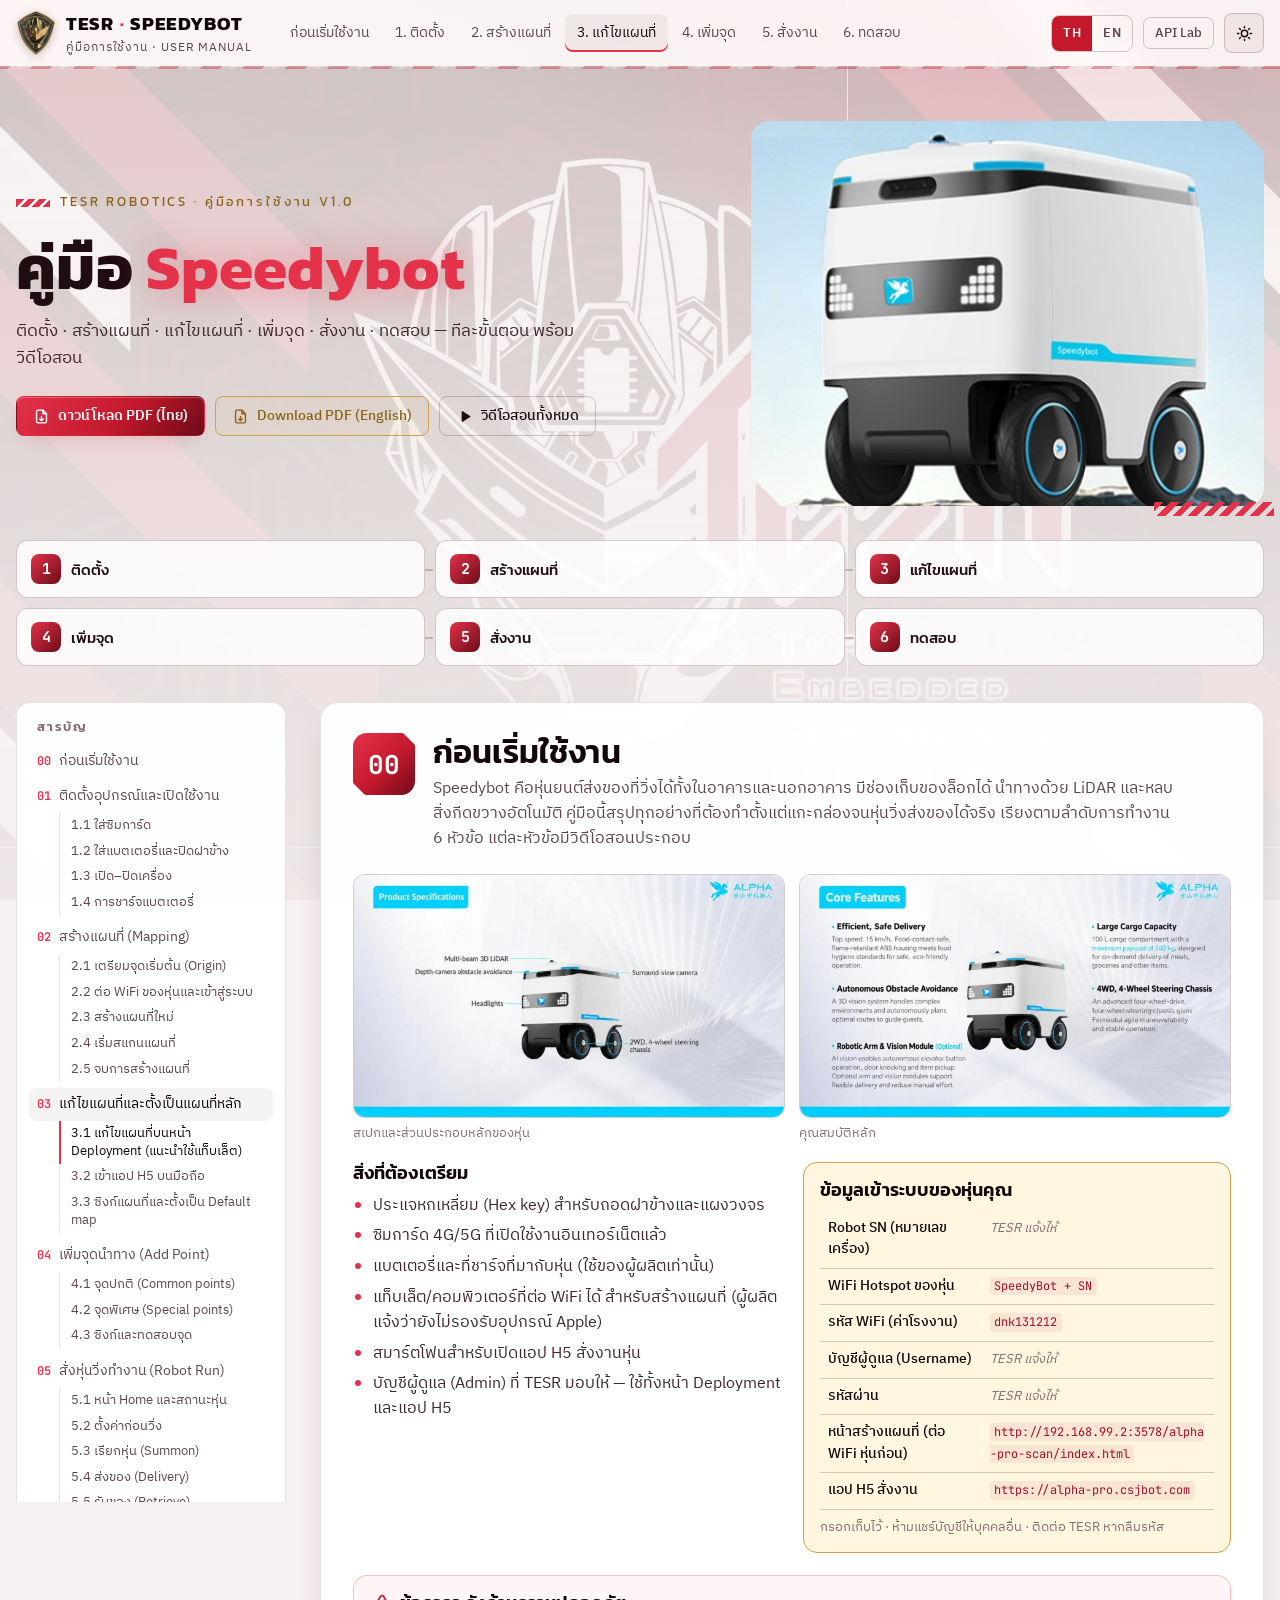
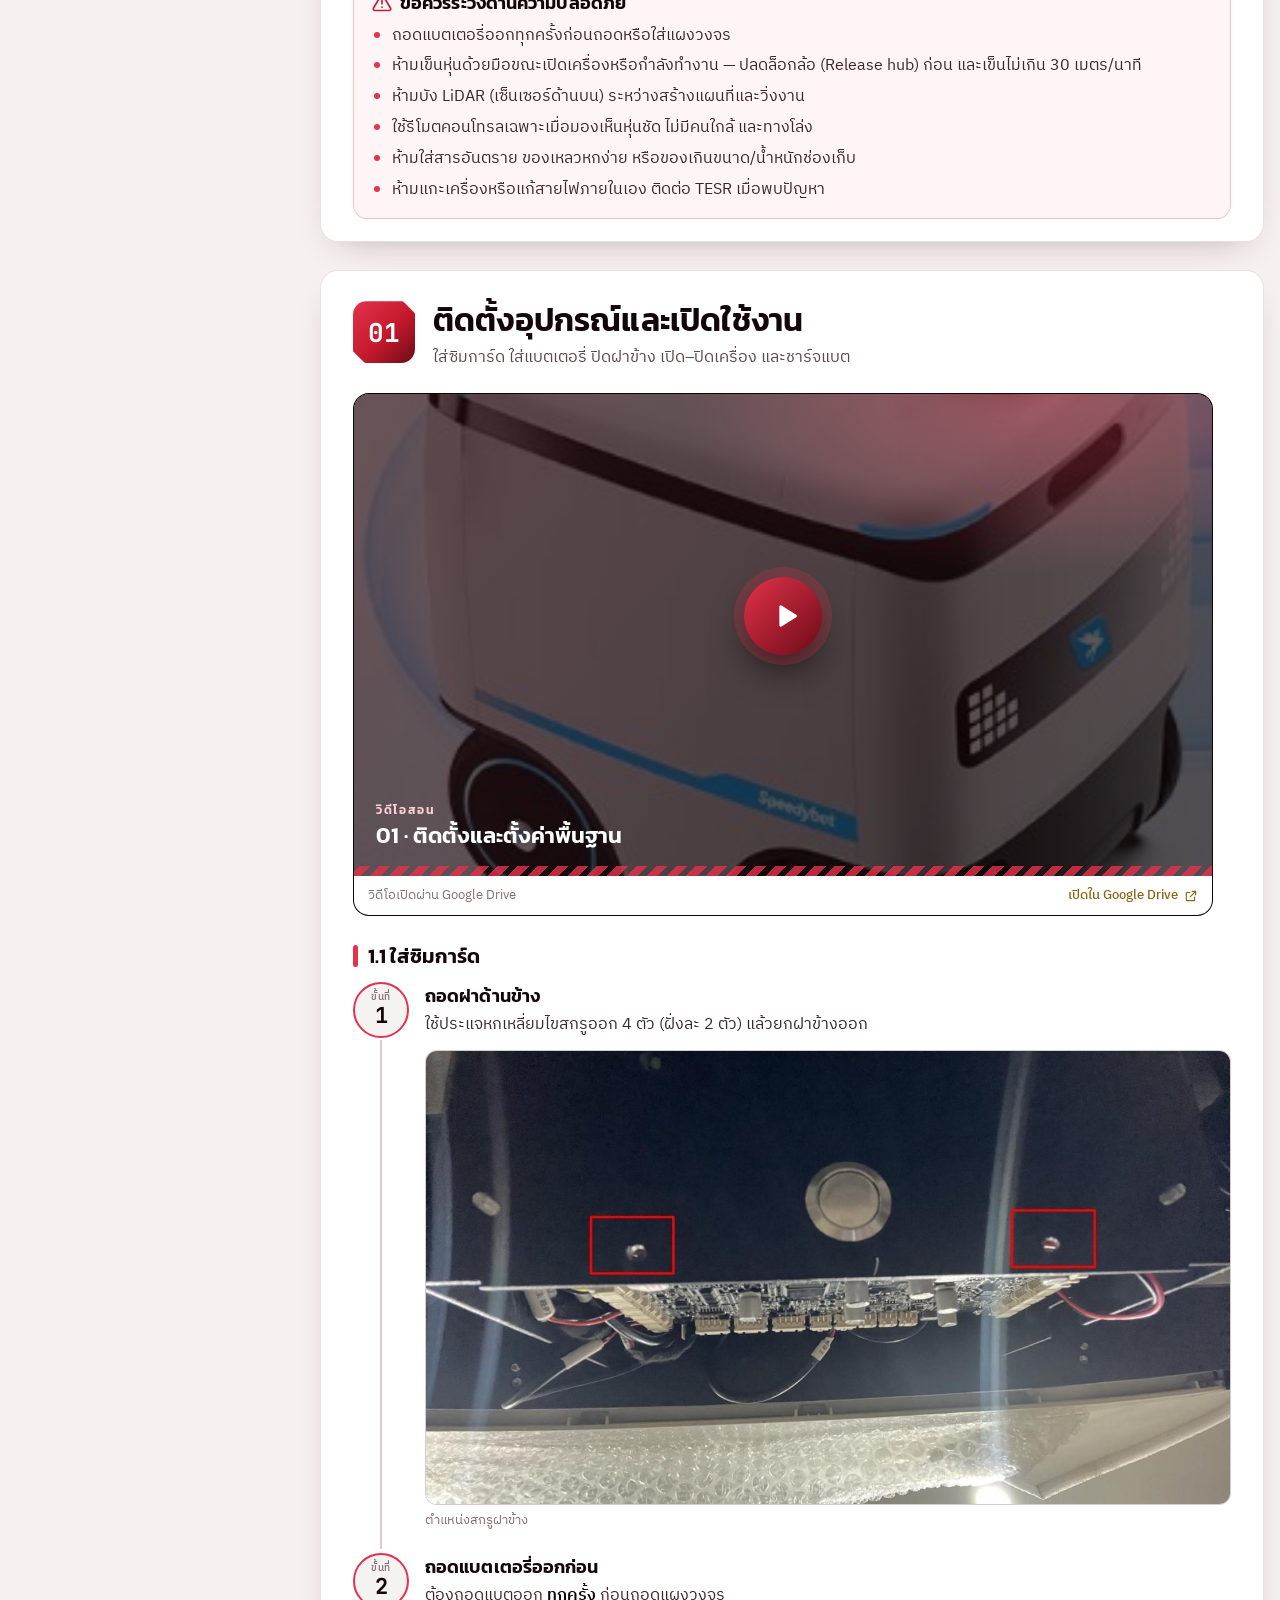
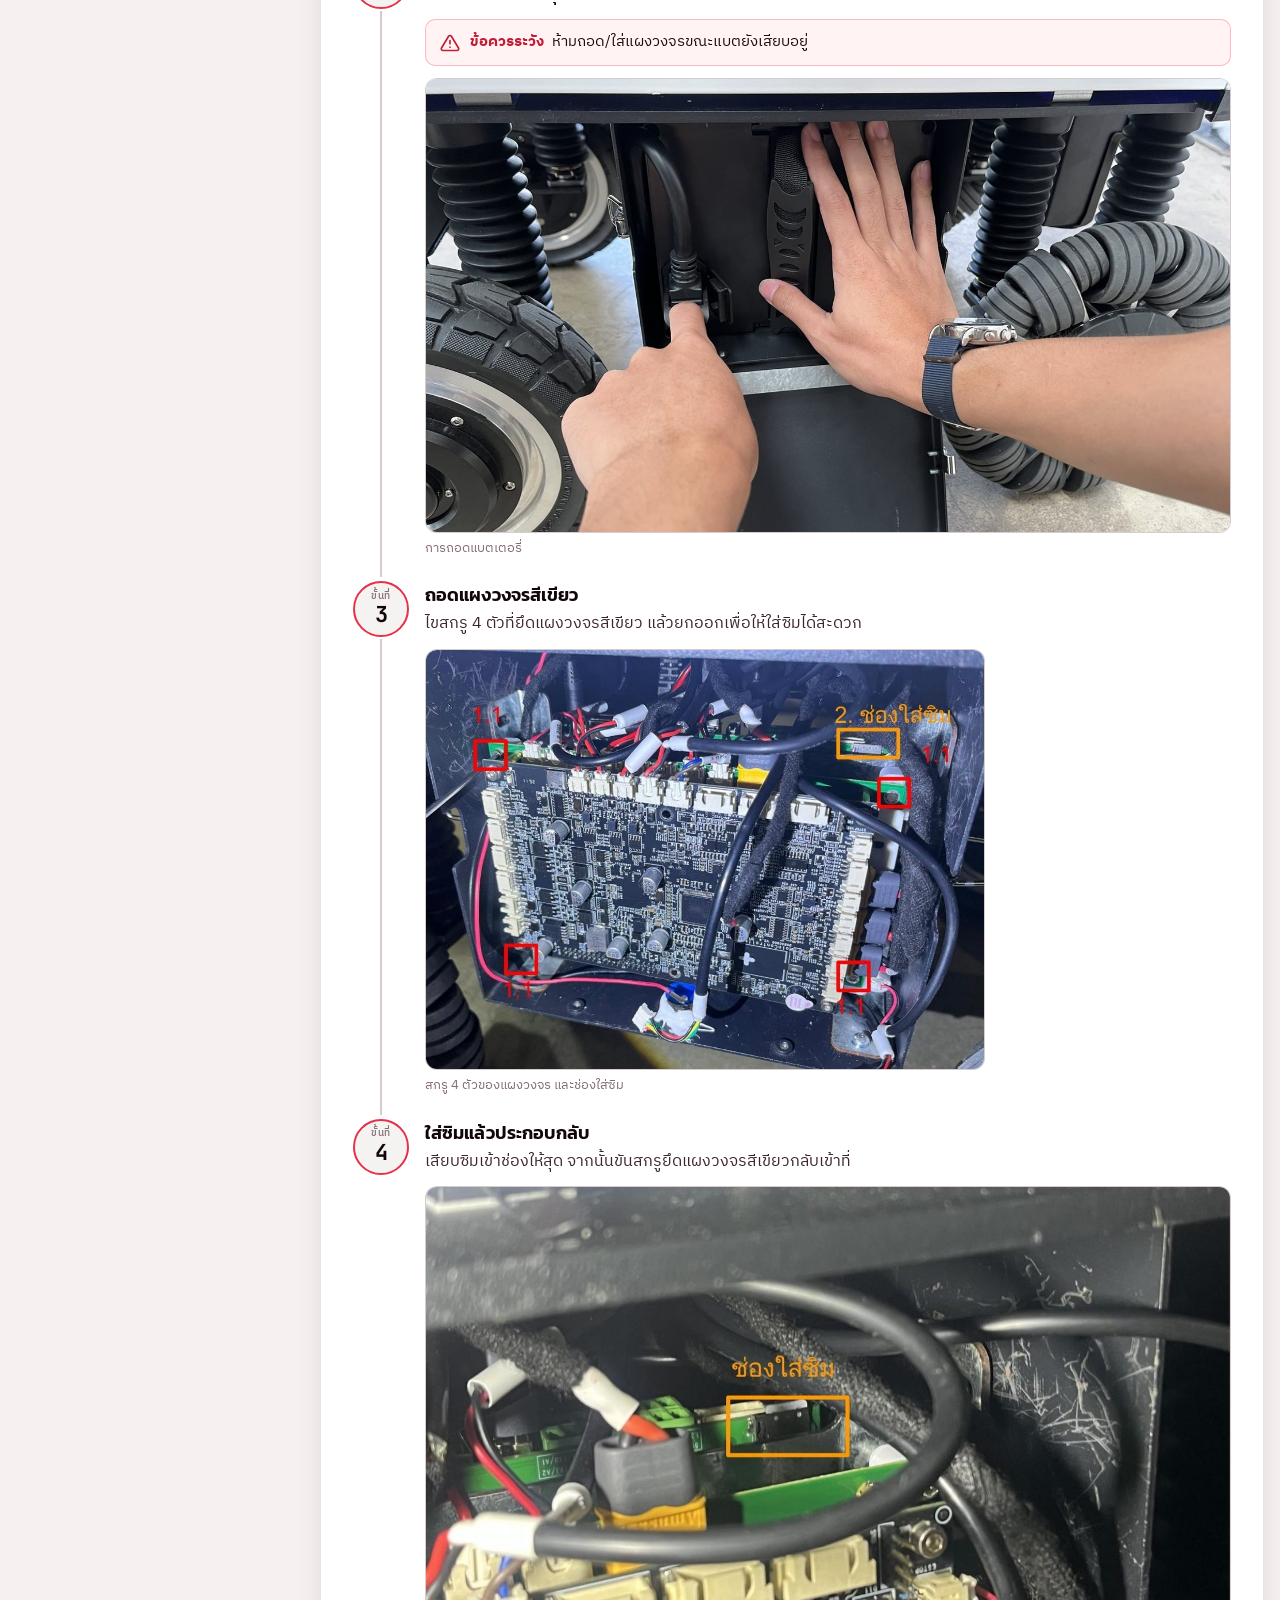
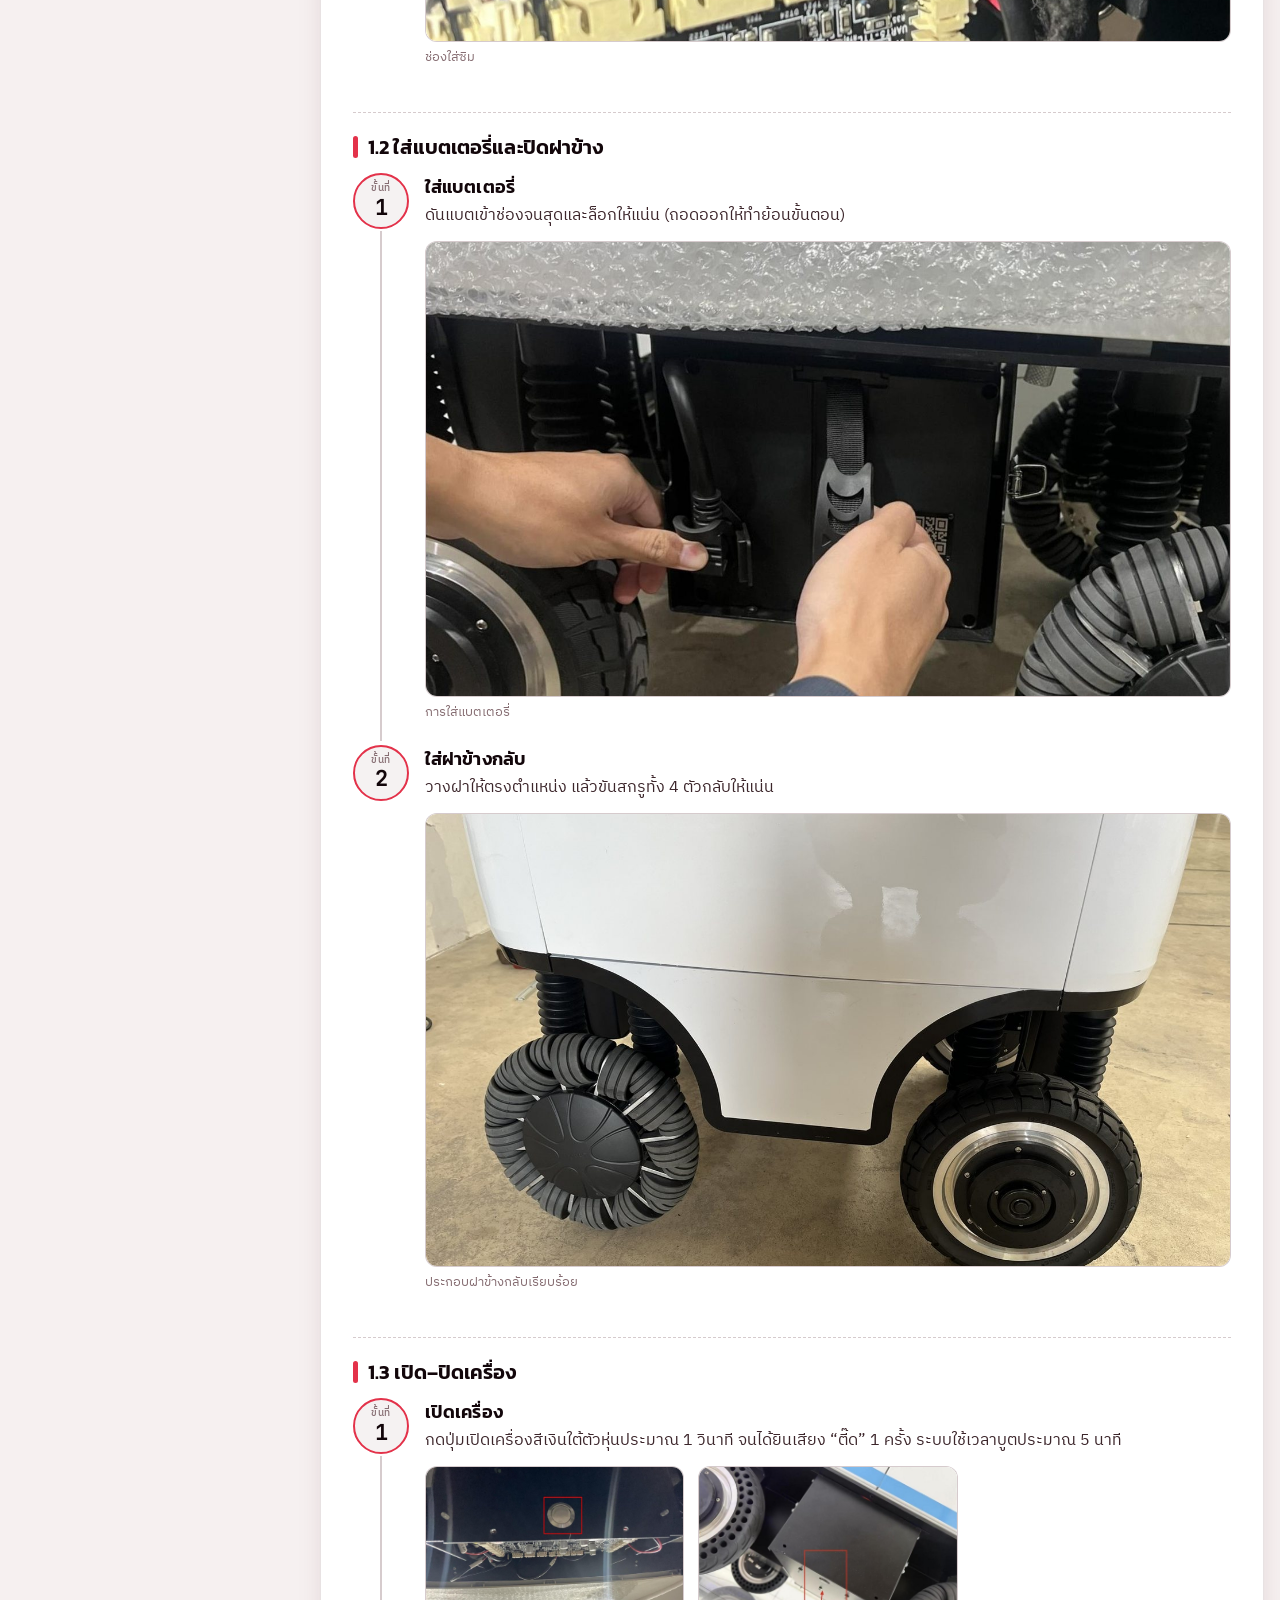
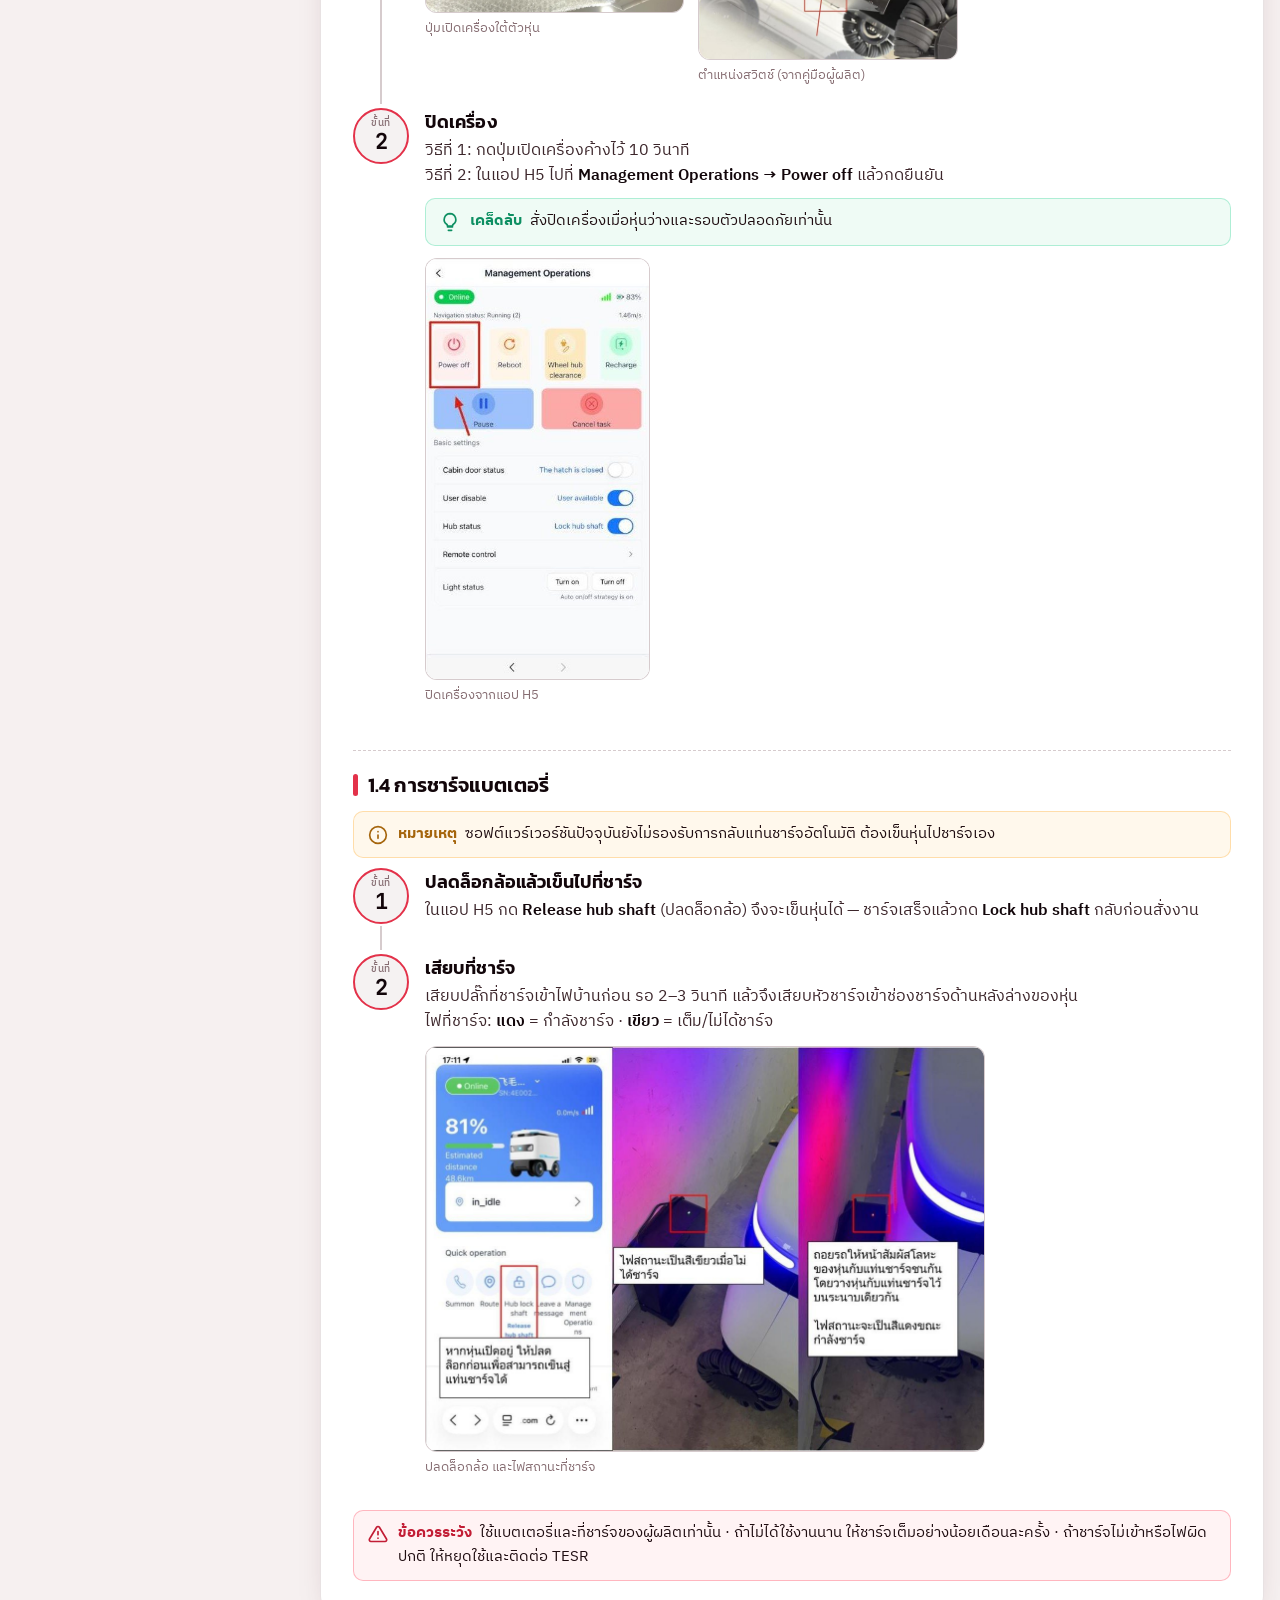
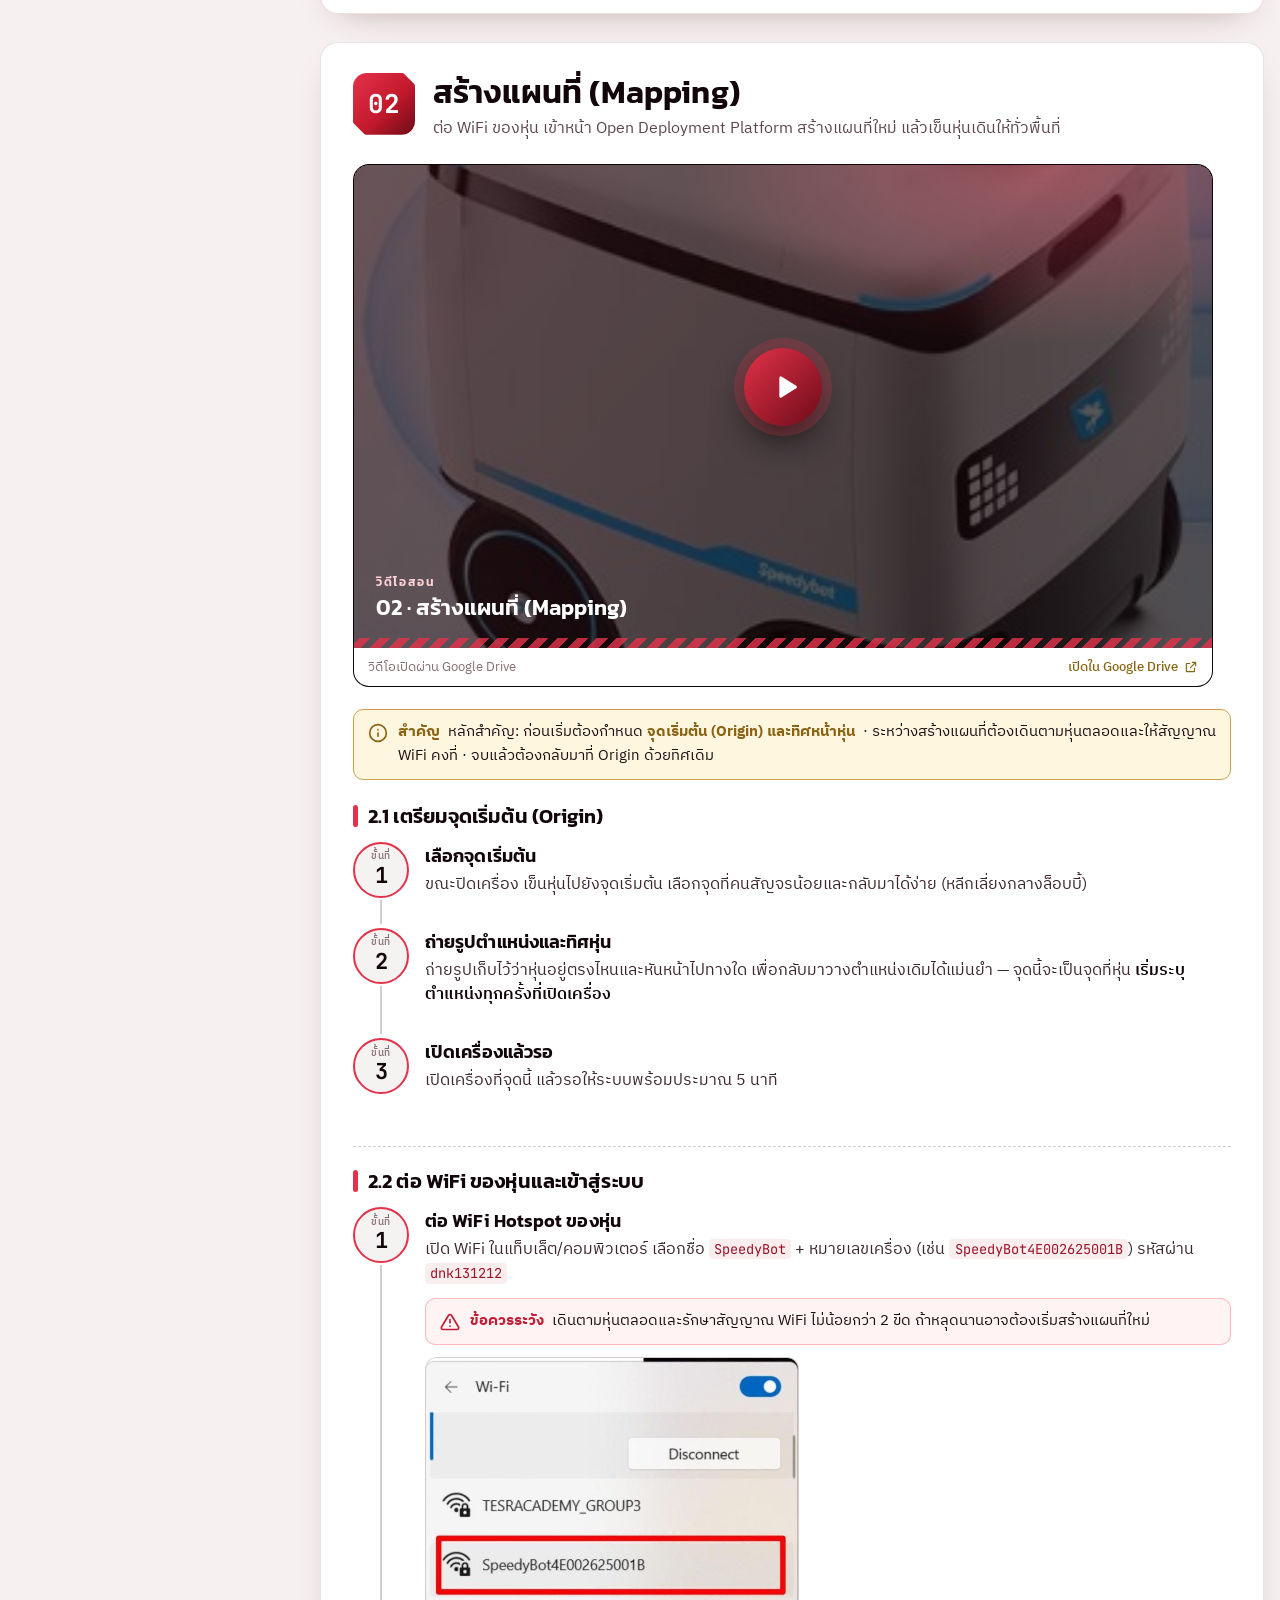
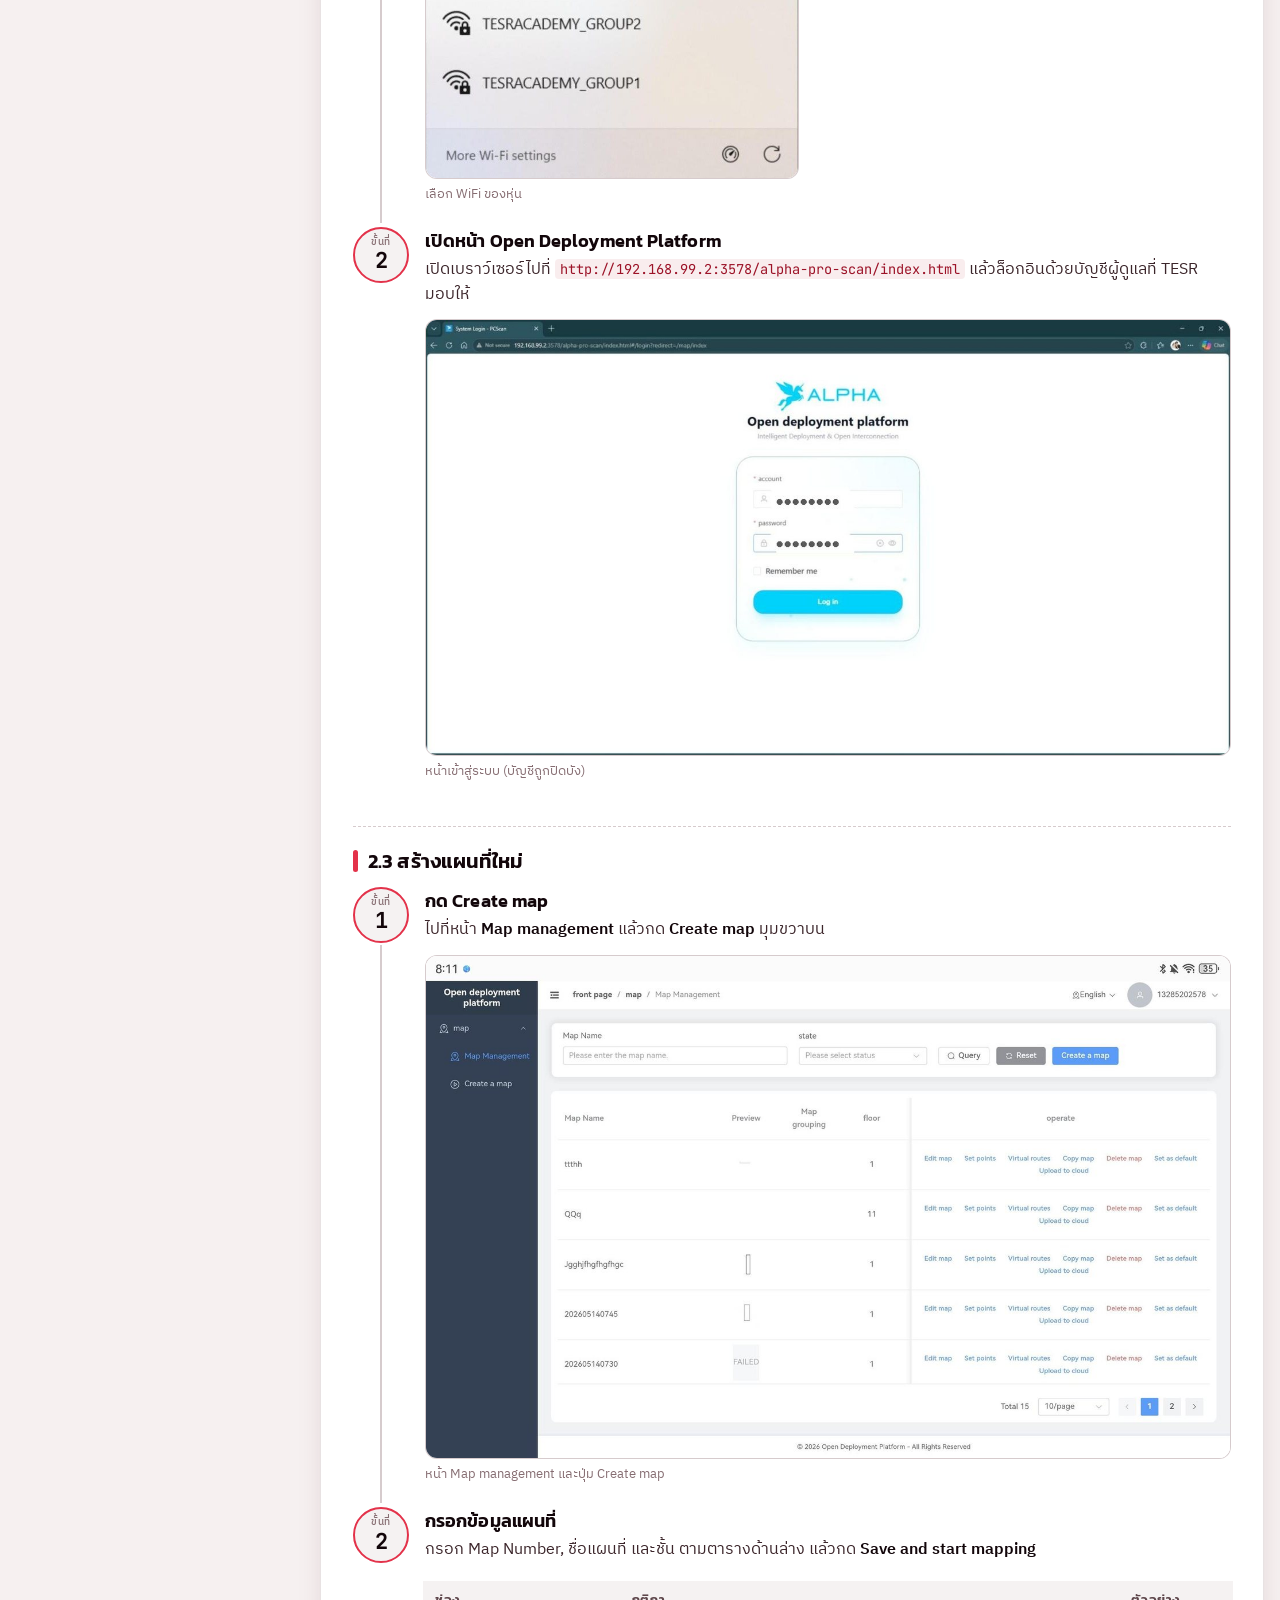
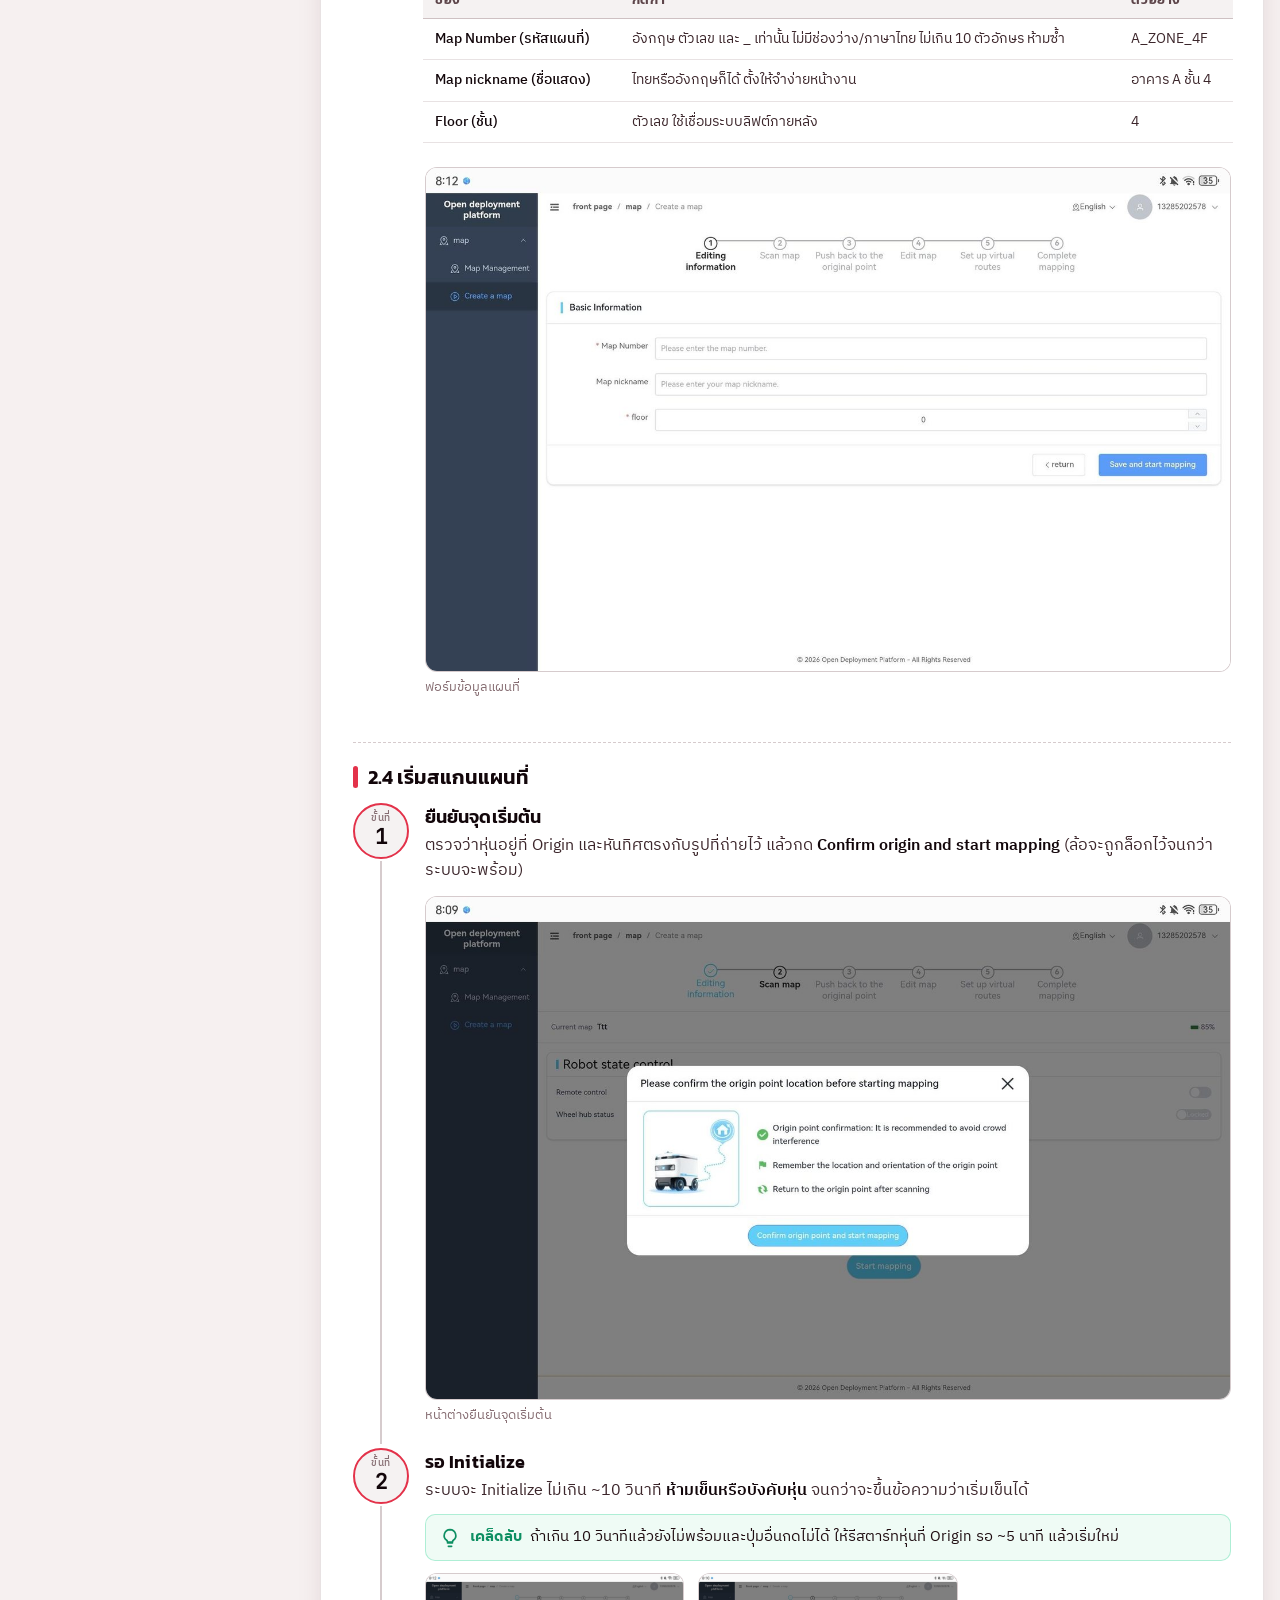
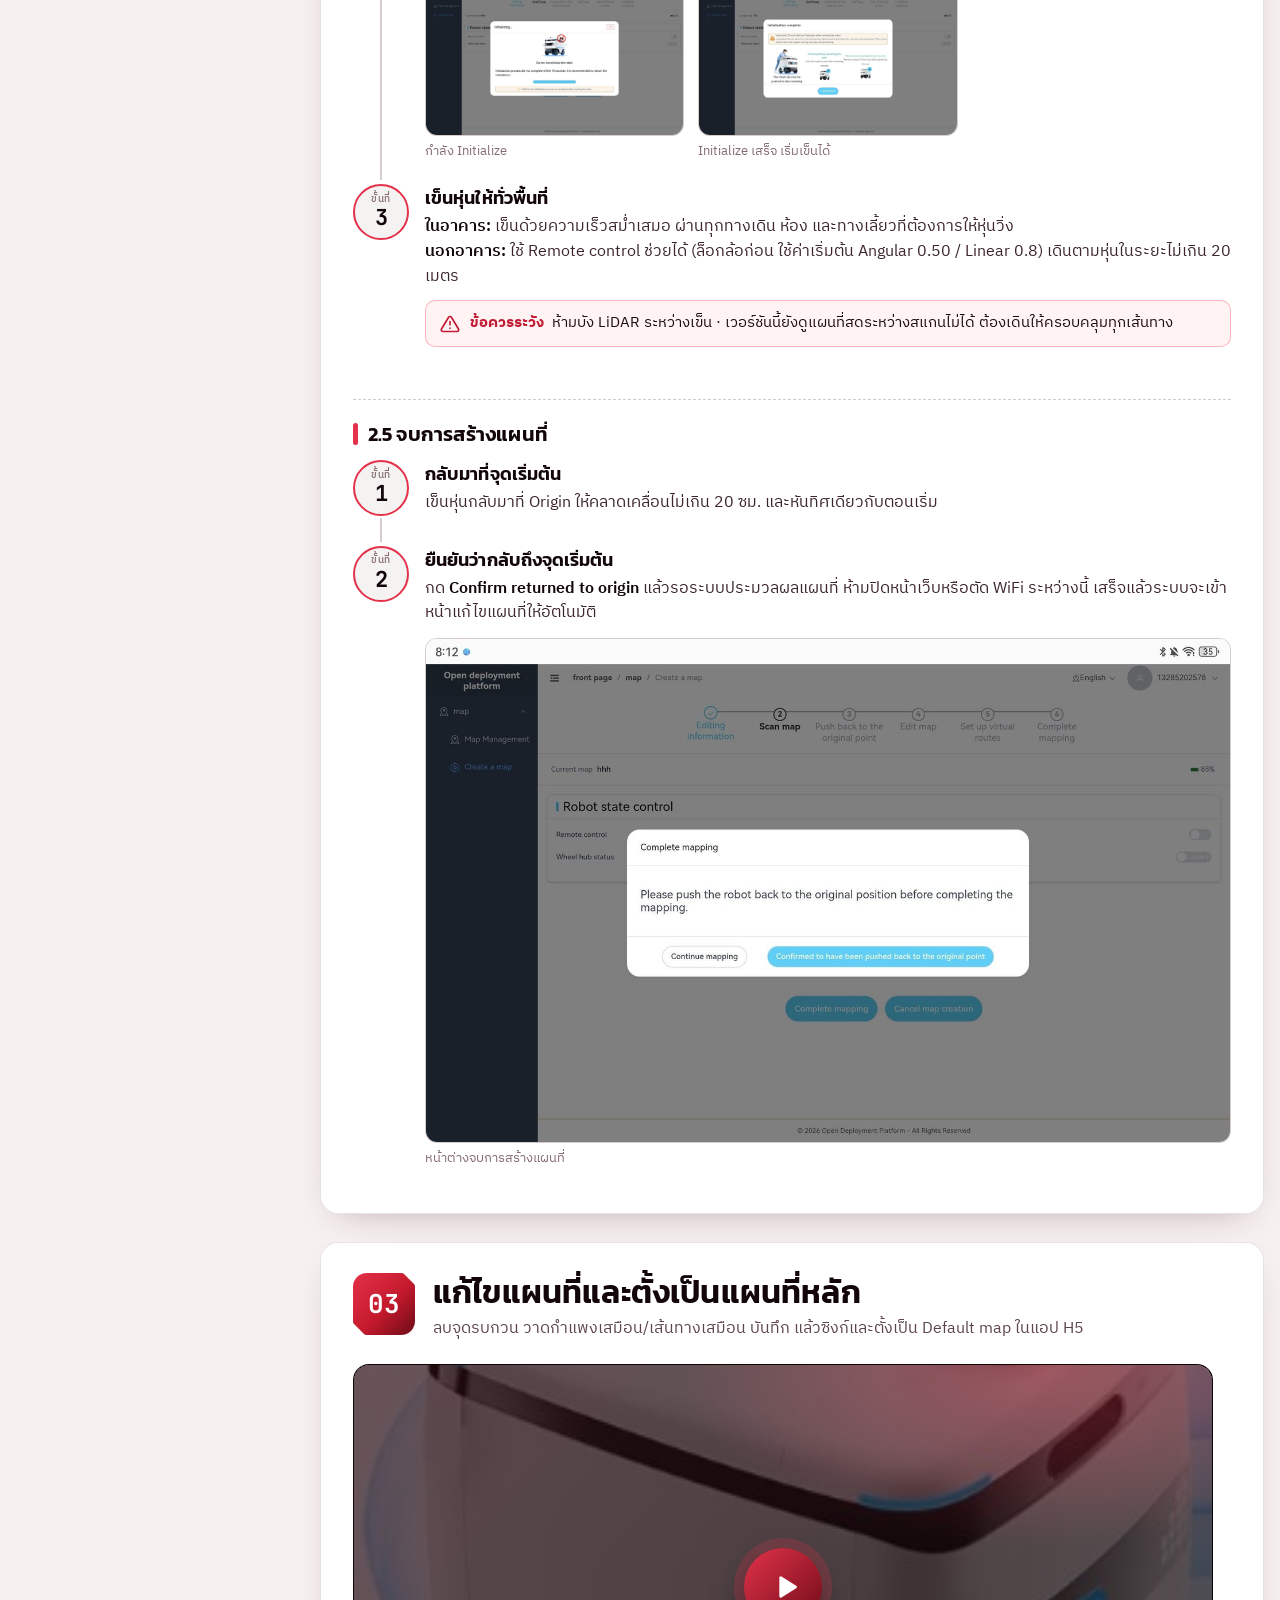
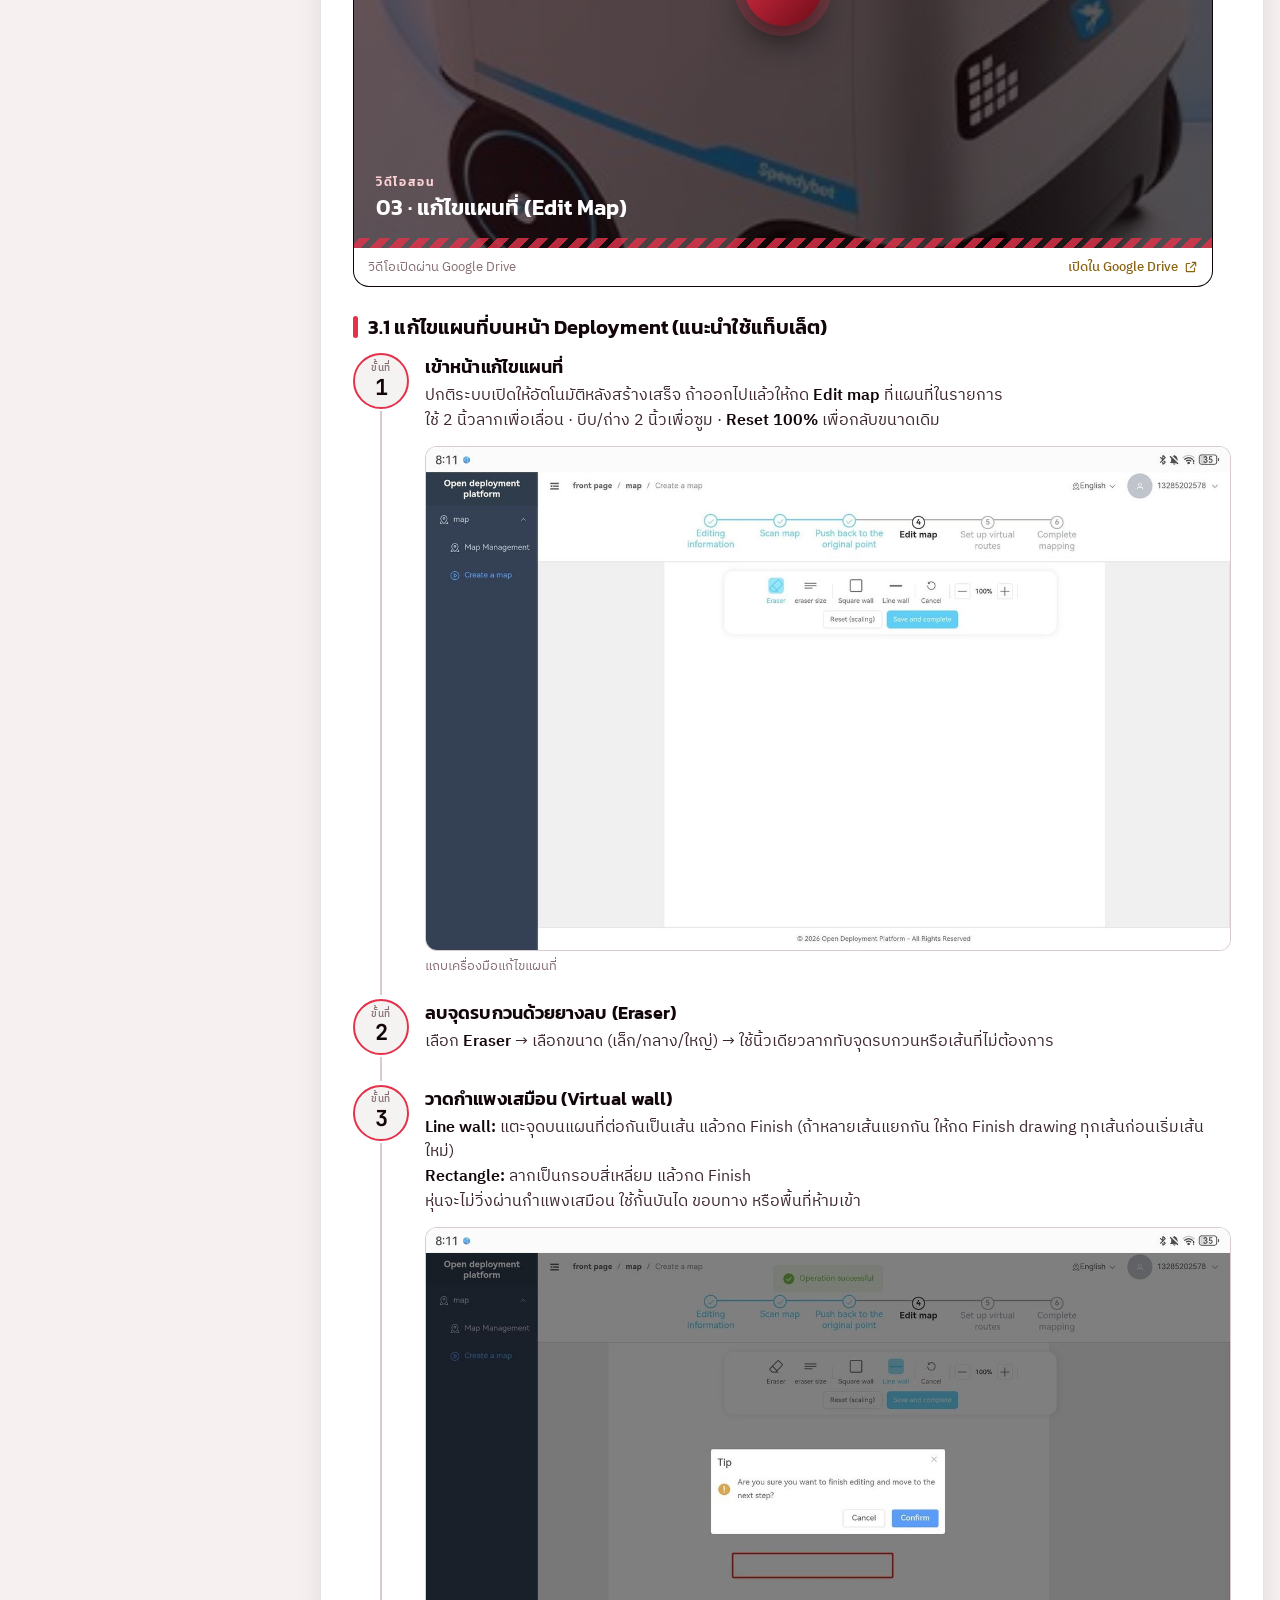
==== manual.html @ 35a001a1 "User manual page (TH/EN) with video tutorials, images and PDF downloads Merged TESR Thai notes + ven" ====
<!doctype html>
<html lang="th">
<head>
  <meta charset="utf-8" />
  <meta name="viewport" content="width=device-width, initial-scale=1" />
  <title>Speedybot Manual · TESR</title>
  <meta name="description" content="คู่มือการใช้งานหุ่นยนต์ส่งของ Speedybot โดย TESR — ติดตั้ง สร้างแผนที่ แก้ไขแผนที่ เพิ่มจุด สั่งงาน และทดสอบ ทีละขั้นตอน พร้อมวิดีโอสอน (ไทย / English)" />
  <meta name="theme-color" content="#120609" />
  <script>(function(){var t,l;try{t=localStorage.getItem("tesr.theme");l=localStorage.getItem("tesr.lang")}catch(e){}if(t!=="light"&&t!=="dark")t=window.matchMedia&&matchMedia("(prefers-color-scheme: light)").matches?"light":"dark";document.documentElement.setAttribute("data-theme",t);var q=(location.search.match(/[?&]lang=(th|en)/)||[])[1];l=q||(l==="en"?"en":"th");document.documentElement.setAttribute("lang",l)})();</script>
  <meta name="referrer" content="no-referrer" />
  <link rel="icon" type="image/png" href="assets/img/favicon.png" />
  <meta property="og:title" content="Speedybot Manual · TESR" />
  <meta property="og:image" content="assets/img/tesr-bg.jpg" />
  <link rel="preconnect" href="https://fonts.googleapis.com" />
  <link rel="preconnect" href="https://fonts.gstatic.com" crossorigin />
  <link href="https://fonts.googleapis.com/css2?family=IBM+Plex+Sans+Thai:wght@400;500;600&family=JetBrains+Mono:wght@400;600&family=Kanit:wght@400;500;600;700&display=swap" rel="stylesheet" />
  <link rel="stylesheet" href="assets/css/style.css" />
  <link rel="stylesheet" href="assets/css/manual.css" />
</head>
<body class="manual-page">

<header class="topbar">
  <div class="wrap">
    <a class="brand" href="#top" aria-label="TESR Speedybot Manual">
      <img src="assets/img/tesr-logo.png" alt="TESR logo" />
      <div><b>TESR <i>·</i> <span class="bn">SPEEDYBOT</span></b><small data-i18n="brandSub">User Manual · คู่มือการใช้งาน</small></div>
    </a>
    <nav class="topnav" id="topnav"></nav>
    <div class="top-right">
      <div class="seg lang-seg" id="langSeg" role="group" aria-label="Language">
        <button type="button" data-lang-set="th">TH</button><button type="button" data-lang-set="en">EN</button>
      </div>
      <a class="btn sm ghost api-link" href="index.html" data-i18n="apiLab">API Lab</a>
      <button class="btn icon theme-btn" id="themeBtn" type="button" aria-label="Theme">
        <svg class="i-moon" viewBox="0 0 24 24" fill="none" stroke="currentColor" stroke-width="2" stroke-linecap="round" stroke-linejoin="round"><path d="M21 12.8A9 9 0 1 1 11.2 3a7 7 0 0 0 9.8 9.8z"/></svg>
        <svg class="i-sun" viewBox="0 0 24 24" fill="none" stroke="currentColor" stroke-width="2" stroke-linecap="round"><circle cx="12" cy="12" r="4.5"/><path d="M12 2v2M12 20v2M4.9 4.9l1.4 1.4M17.7 17.7l1.4 1.4M2 12h2M20 12h2M4.9 19.1l1.4-1.4M17.7 6.3l1.4-1.4"/></svg>
      </button>
      <button class="btn icon menu-btn" id="menuBtn" type="button" aria-label="Menu" aria-expanded="false" aria-controls="mnav">
        <svg viewBox="0 0 24 24" fill="none" stroke="currentColor" stroke-width="2" stroke-linecap="round"><path d="M4 7h16M4 12h16M4 17h16"/></svg>
      </button>
    </div>
  </div>
  <nav class="mnav" id="mnav"></nav>
  <div class="read-progress" id="readProgress"></div>
</header>

<main id="top">
  <section class="m-hero">
    <div class="wrap">
      <div class="m-hero-text">
        <span class="eyebrow" id="heroEyebrow">TESR Robotics · User Manual</span>
        <h1 id="heroTitle"></h1>
        <p class="lead" id="heroSub"></p>
        <div class="hero-actions" id="heroActions"></div>
      </div>
      <figure class="m-hero-fig">
        <img src="assets/img/speedybot.jpg" alt="Speedybot" />
      </figure>
    </div>
    <div class="wrap"><ol class="mflow" id="flow"></ol></div>
  </section>

  <div class="wrap m-layout">
    <aside class="m-toc" id="toc" aria-label="Contents"></aside>
    <article class="m-doc" id="doc"></article>
  </div>
</main>

<footer class="site">
  <div class="wrap">
    <img src="assets/img/tesr-logo.png" alt="TESR" />
    <div class="grow">
      <p><b class="foot-brand">TESR Co., Ltd.</b> · Thai Embedded System and Robotics</p>
      <p id="footSrc"></p>
    </div>
    <p><a href="https://tesrshop.com" target="_blank" rel="noopener">tesrshop.com</a> · <a href="https://tesracademy.com" target="_blank" rel="noopener">tesracademy.com</a></p>
  </div>
</footer>

<button class="to-top" id="toTop" type="button" aria-label="Top">
  <svg viewBox="0 0 24 24" fill="none" stroke="currentColor" stroke-width="2.4" stroke-linecap="round" stroke-linejoin="round"><path d="M6 15l6-6 6 6"/></svg>
</button>

<div class="lightbox" id="lightbox" role="dialog" aria-modal="true" hidden>
  <button class="lb-close" type="button" aria-label="Close">×</button>
  <button class="lb-nav prev" type="button" aria-label="Previous">‹</button>
  <figure><img alt="" /><figcaption></figcaption></figure>
  <button class="lb-nav next" type="button" aria-label="Next">›</button>
</div>

<script src="assets/manual/manual-data.js"></script>
<script src="assets/js/manual.js"></script>
</body>
</html>
---- assets/css/style.css ----
/* =========================================================================
   TESR · Speedybot API Lab — brand stylesheet
   Crimson + black + white diagonals (TESR banner), gold from the shield.
   ========================================================================= */
:root {
  --bg: #0b0406;
  --ink: #120609;
  --panel: rgba(20, 7, 10, 0.88);
  --panel-solid: #170a0d;
  --panel-2: rgba(40, 12, 18, 0.9);
  --line: rgba(255, 255, 255, 0.09);
  --line-2: rgba(255, 255, 255, 0.16);
  --text: #f6eeee;
  --muted: #c2adb0;
  --dim: #8d7579;
  --red: #c4192d;
  --red-2: #e3324a;
  --red-deep: #6d0b17;
  --red-glow: rgba(227, 50, 74, 0.35);
  --gold: #d8b66c;
  --gold-2: #f1d690;
  --cyan: #2cc7f0;
  --ok: #34d399;
  --warn: #ffb547;
  --bad: #ff5a6e;
  --get: #34d399;
  --post: #f1c35c;
  --put: #ff8a4c;
  --radius: 10px;
  --cut: 16px;
  --f-head: "Kanit", "IBM Plex Sans Thai", system-ui, sans-serif;
  --f-body: "IBM Plex Sans Thai", "Kanit", system-ui, sans-serif;
  --f-mono: "JetBrains Mono", ui-monospace, SFMono-Regular, Menlo, monospace;
  --shadow: 0 18px 40px -18px rgba(0, 0, 0, 0.8);
  /* theme tokens (dark default) */
  --text-2: #e7d9db;
  --strong: #ffffff;
  --fill-1: rgba(255, 255, 255, 0.03);
  --fill-2: rgba(255, 255, 255, 0.055);
  --fill-3: rgba(255, 255, 255, 0.1);
  --sink: rgba(0, 0, 0, 0.38);
  --sink-soft: rgba(0, 0, 0, 0.18);
  --code-bg: #0b0406;
  --code-ink: #ecdfe1;
  --path-bg: rgba(0, 0, 0, 0.35);
  --path-ink: #ecd9dc;
  --inline-code-bg: rgba(255, 255, 255, 0.07);
  --inline-code-ink: #ffd9de;
  --topbar-bg: rgba(12, 4, 7, 0.82);
  --mnav-bg: rgba(14, 5, 8, 0.97);
  --modal-bg: #150709;
  --toast-bg: #1c0a0e;
  --footer-bg: rgba(8, 2, 4, 0.75);
  --step-bg: rgba(14, 5, 8, 0.55);
  --cat-end: rgba(22, 8, 11, 0.85);
  --track: #3a2328;
  --knob: #d9c7ca;
  --stripe: rgba(255, 255, 255, 0.85);
  --gold-ink: #f1d690;
  --key-ink: #ffd1d7;
  --icon-ink: #ffd6dc;
  --danger-ink: #ffc2ca;
  --motion-ink: #ffb0ba;
  --motion-box-ink: #ffc9d0;
  --ok-ink: #c7f1df;
  --ok-text: #34d399;
  --warn-text: #ffb547;
  --bad-text: #ff5a6e;
  --zh: #a89093;
  --expand-bg: rgba(216, 182, 108, 0.12);
  --expand-line: rgba(216, 182, 108, 0.6);
  --expand-ink: #f1d690;
  --map-bg: #0f0709;
  --map-grid: rgba(255, 255, 255, 0.035);
  --veil:
    radial-gradient(1200px 600px at 85% -10%, rgba(196, 25, 45, 0.25), transparent 60%),
    linear-gradient(180deg, rgba(11, 4, 6, 0.62) 0, rgba(11, 4, 6, 0.9) 70vh, rgba(9, 3, 5, 0.95) 100%);
  color-scheme: dark;
}

/* ---------------------------------------------------------------- LIGHT THEME */
:root[data-theme="light"] {
  --bg: #f6f0f0;
  --panel: rgba(255, 255, 255, 0.95);
  --panel-solid: #ffffff;
  --line: rgba(70, 20, 28, 0.12);
  --line-2: rgba(70, 20, 28, 0.22);
  --text: #1f0d11;
  --text-2: #3c262b;
  --muted: #5d454a;
  --dim: #866d72;
  --strong: #12060a;
  --red-glow: rgba(196, 25, 45, 0.28);
  --shadow: 0 14px 34px -20px rgba(70, 20, 28, 0.38);
  --fill-1: rgba(70, 20, 28, 0.03);
  --fill-2: rgba(70, 20, 28, 0.055);
  --fill-3: rgba(70, 20, 28, 0.1);
  --sink: #ffffff;
  --sink-soft: rgba(70, 20, 28, 0.03);
  --path-bg: rgba(70, 20, 28, 0.06);
  --path-ink: #3b1f25;
  --inline-code-bg: rgba(179, 25, 45, 0.08);
  --inline-code-ink: #9c1328;
  --topbar-bg: rgba(255, 251, 251, 0.88);
  --mnav-bg: rgba(255, 251, 251, 0.98);
  --modal-bg: #ffffff;
  --toast-bg: #ffffff;
  --footer-bg: rgba(255, 250, 250, 0.88);
  --step-bg: rgba(255, 255, 255, 0.8);
  --cat-end: rgba(255, 255, 255, 0.94);
  --track: #d9cbcd;
  --knob: #ffffff;
  --stripe: #1f0d11;
  --gold-ink: #8a6413;
  --key-ink: #a3132a;
  --icon-ink: #b3192d;
  --danger-ink: #b3192d;
  --motion-ink: #b3192d;
  --motion-box-ink: #8f1022;
  --ok-ink: #0b6b4a;
  --ok-text: #0d8f62;
  --warn-text: #a5650c;
  --bad-text: #c21d35;
  --zh: #8f7479;
  --expand-bg: #fff6e0;
  --expand-line: #c9a24a;
  --expand-ink: #6f4f0c;
  --map-bg: #f4eeee;
  --map-grid: rgba(70, 20, 28, 0.06);
  --veil:
    radial-gradient(1200px 600px at 85% -10%, rgba(196, 25, 45, 0.16), transparent 60%),
    linear-gradient(180deg, rgba(246, 240, 240, 0.8) 0, rgba(246, 240, 240, 0.93) 70vh, rgba(246, 240, 240, 0.96) 100%);
  color-scheme: light;
}

* { box-sizing: border-box; }
html { scroll-behavior: smooth; scroll-padding-top: 84px; }
body {
  margin: 0;
  font-family: var(--f-body);
  font-size: 15.5px;
  line-height: 1.6;
  color: var(--text);
  background: var(--bg);
  overflow-x: hidden;
  -webkit-font-smoothing: antialiased;
}
/* fixed brand background (works on iOS, unlike background-attachment: fixed) */
body::before {
  content: "";
  position: fixed; inset: 0; z-index: -2;
  background: url("../img/tesr-bg.jpg") center / cover no-repeat;
}
body::after {
  content: "";
  position: fixed; inset: 0; z-index: -1;
  background: var(--veil);
}
a { color: var(--gold-ink); text-decoration: none; }
a:hover { text-decoration: underline; }
img { max-width: 100%; display: block; }
code, pre, kbd { font-family: var(--f-mono); }
code { font-size: 0.88em; background: var(--inline-code-bg); padding: 0.1em 0.38em; border-radius: 4px; color: var(--inline-code-ink); }
h1, h2, h3, h4 { font-family: var(--f-head); font-weight: 600; line-height: 1.2; margin: 0; letter-spacing: 0.005em; }
[hidden] { display: none !important; }
.sr { position: absolute; width: 1px; height: 1px; overflow: hidden; clip: rect(0 0 0 0); }
::selection { background: var(--red); color: #fff; }

.wrap { width: min(1280px, 100% - 32px); margin-inline: auto; }

/* ---------------------------------------------------------------- topbar */
.topbar {
  position: sticky; top: 0; z-index: 50;
  background: var(--topbar-bg);
  backdrop-filter: blur(14px) saturate(140%);
  -webkit-backdrop-filter: blur(14px) saturate(140%);
  border-bottom: 1px solid var(--line);
}
.topbar::after { /* red-white diagonal hairline */
  content: ""; position: absolute; left: 0; right: 0; bottom: -3px; height: 3px;
  background: repeating-linear-gradient(-45deg, var(--red) 0 14px, transparent 14px 20px, rgba(255,255,255,.7) 20px 24px, transparent 24px 30px);
  opacity: 0.55;
}
.topbar .wrap { display: flex; align-items: center; gap: 14px; height: 66px; }
.brand { display: flex; align-items: center; gap: 10px; color: var(--text); text-decoration: none !important; min-width: 0; }
.brand img { width: 40px; height: 44px; object-fit: contain; filter: drop-shadow(0 2px 6px rgba(0,0,0,.6)); }
.brand b { font-family: var(--f-head); font-weight: 700; font-size: 19px; letter-spacing: 0.06em; color: var(--strong); }
.brand b i { font-style: normal; color: var(--red-2); }
.brand small { display: block; font-size: 11.5px; color: var(--muted); letter-spacing: 0.08em; text-transform: uppercase; white-space: nowrap; }
.topnav { display: flex; gap: 2px; margin-left: 12px; }
.topnav a { color: var(--muted); font-size: 14px; padding: 8px 12px; border-radius: 8px; text-decoration: none; }
.topnav a:hover { color: var(--strong); background: var(--fill-2); }
.topnav a.nav-manual { color: var(--gold-ink); border: 1px solid var(--expand-line); margin-left: 6px; }
.top-right { margin-left: auto; display: flex; align-items: center; gap: 10px; }

.pill {
  display: inline-flex; align-items: center; gap: 8px; height: 36px; padding: 0 14px;
  border-radius: 999px; border: 1px solid var(--line-2); background: var(--fill-1);
  font-size: 13px; color: var(--muted); white-space: nowrap;
}
.dot { width: 9px; height: 9px; border-radius: 50%; background: var(--dim); flex: none; }
.dot.ok { background: var(--ok); box-shadow: 0 0 0 4px rgba(52, 211, 153, 0.18); }
.dot.bad { background: var(--bad); box-shadow: 0 0 0 4px rgba(255, 90, 110, 0.18); }
.dot.warn { background: var(--warn); }
.dot.live { animation: pulse 1.6s infinite; }
@keyframes pulse { 0%,100% { box-shadow: 0 0 0 0 rgba(52,211,153,.5);} 70% { box-shadow: 0 0 0 8px rgba(52,211,153,0);} }

/* ARM switch */
.arm {
  display: inline-flex; align-items: center; gap: 10px; height: 36px; padding: 0 6px 0 12px;
  border-radius: 999px; border: 1px solid var(--line-2); background: var(--fill-1);
  cursor: pointer; user-select: none; font-family: var(--f-head); font-size: 13px; letter-spacing: .08em; color: var(--muted);
}
.arm .sw { width: 42px; height: 24px; border-radius: 999px; background: var(--track); position: relative; transition: background .2s; }
.arm .sw::after { content: ""; position: absolute; top: 3px; left: 3px; width: 18px; height: 18px; border-radius: 50%; background: var(--knob); transition: transform .2s; box-shadow: 0 1px 3px rgba(0,0,0,.25); }
.arm.on { border-color: rgba(227, 50, 74, 0.7); color: var(--strong); background: rgba(196, 25, 45, 0.22); box-shadow: 0 0 22px -4px var(--red-glow); }
.arm.on .sw { background: var(--red-2); }
.arm.on .sw::after { transform: translateX(18px); background: #fff; }

/* ---------------------------------------------------------------- buttons */
.btn {
  --b: var(--line-2);
  display: inline-flex; align-items: center; justify-content: center; gap: 8px;
  height: 40px; padding: 0 16px; border-radius: 8px; border: 1px solid var(--b);
  background: var(--fill-2); color: var(--text);
  font: 500 14px/1 var(--f-body); cursor: pointer; white-space: nowrap;
  transition: background .15s, border-color .15s, transform .08s, box-shadow .15s;
  text-decoration: none !important;
}
.btn:hover { background: var(--fill-3); }
.btn:active { transform: translateY(1px); }
.btn:disabled { opacity: 0.45; cursor: not-allowed; }
.btn svg { width: 17px; height: 17px; flex: none; }
.btn.primary {
  border-color: transparent; color: #fff; font-weight: 600;
  background: linear-gradient(135deg, var(--red-2), var(--red) 55%, var(--red-deep));
  box-shadow: 0 8px 22px -10px var(--red-glow), inset 0 1px 0 rgba(255,255,255,.25);
}
.btn.primary:hover { filter: brightness(1.1); }
.btn.gold { border-color: var(--expand-line); color: var(--gold-ink); background: rgba(216, 182, 108, 0.08); }
.btn.gold:hover { background: rgba(216, 182, 108, 0.16); }
.btn.ghost { background: transparent; }
.btn.sm { height: 32px; padding: 0 11px; font-size: 13px; border-radius: 7px; }
.btn.xs { height: 26px; padding: 0 9px; font-size: 12px; border-radius: 6px; gap: 5px; }
.btn.icon { width: 40px; padding: 0; }
.btn.danger { border-color: rgba(227, 50, 74, 0.5); color: var(--danger-ink); }
.btn.motion-locked { border-style: dashed; }

/* ---------------------------------------------------------------- hero */
.hero { position: relative; padding: 64px 0 40px; }
.hero .wrap { display: grid; grid-template-columns: 1.08fr 0.92fr; gap: 40px; align-items: center; }
.eyebrow {
  display: inline-flex; align-items: center; gap: 10px; font-family: var(--f-head);
  font-size: 13px; letter-spacing: 0.22em; text-transform: uppercase; color: var(--gold-ink);
}
.eyebrow::before { content: ""; width: 34px; height: 8px; background: repeating-linear-gradient(-45deg, var(--red-2) 0 5px, transparent 5px 8px); }
.hero h1 { font-size: clamp(36px, 5.4vw, 66px); font-weight: 700; margin: 14px 0 16px; letter-spacing: -0.005em; }
.hero h1 .accent { color: var(--red-2); text-shadow: 0 0 40px rgba(227, 50, 74, 0.45); }
.hero h1 small { display: block; font-size: 0.42em; font-weight: 400; color: var(--muted); letter-spacing: 0.02em; margin-top: 8px; }
.hero p.lead { font-size: 17px; color: var(--text-2); max-width: 60ch; margin: 0 0 26px; }
.hero-actions { display: flex; flex-wrap: wrap; gap: 10px; }
.steps { display: grid; grid-template-columns: repeat(3, 1fr); gap: 10px; margin-top: 30px; max-width: 640px; }
.step { padding: 14px 14px 12px; border: 1px solid var(--line); border-radius: var(--radius); background: var(--step-bg); }
.step > b { font-family: var(--f-head); font-size: 26px; color: var(--red-2); line-height: 1; display: block; }
.step > span { font-size: 13.5px; color: var(--muted); }

.robot-fig { position: relative; }
.fig-wrap { position: relative; }
.robot-fig .frame {
  position: relative; border-radius: 18px; overflow: hidden; background: #dfe9f1;
  box-shadow: 0 40px 80px -30px rgba(0, 0, 0, 0.9), 0 0 0 1px rgba(255, 255, 255, 0.08);
  clip-path: polygon(0 0, calc(100% - 34px) 0, 100% 34px, 100% 100%, 34px 100%, 0 calc(100% - 34px));
}
.robot-fig .frame img { width: 100%; }
.robot-fig .tag {
  position: absolute; left: -10px; bottom: 22px; z-index: 3;
  background: var(--red); color: #fff; font-family: var(--f-head); font-weight: 600; letter-spacing: 0.08em;
  padding: 7px 14px 7px 16px; font-size: 13px; clip-path: polygon(0 0, 100% 0, calc(100% - 10px) 100%, 0 100%);
}
.hotspot {
  position: absolute; z-index: 2; transform: translate(-50%, -50%);
  width: 28px; height: 28px; border-radius: 50%; border: 0; padding: 0; cursor: pointer;
  background: rgba(196, 25, 45, 0.92); color: #fff; font: 700 13px/28px var(--f-head);
  box-shadow: 0 0 0 4px rgba(255, 255, 255, 0.55), 0 6px 14px rgba(0, 0, 0, 0.35);
}
.hotspot::before { content: ""; position: absolute; inset: -9px; border-radius: 50%; border: 2px solid rgba(196, 25, 45, 0.7); animation: ring 2.2s infinite; }
@keyframes ring { 0% { transform: scale(.7); opacity: 1; } 100% { transform: scale(1.5); opacity: 0; } }
.hotspot .tip {
  position: absolute; left: 50%; bottom: calc(100% + 10px); transform: translateX(-50%);
  background: #140709; border: 1px solid var(--line-2); color: #fff; white-space: nowrap;
  font: 500 12.5px/1.3 var(--f-body); padding: 7px 10px; border-radius: 8px; pointer-events: none;
  opacity: 0; transition: opacity .15s; box-shadow: var(--shadow);
}
.hotspot:hover .tip, .hotspot:focus-visible .tip { opacity: 1; }
.legend { display: grid; grid-template-columns: 1fr 1fr; gap: 6px 14px; margin-top: 16px; font-size: 13px; color: var(--muted); }
.legend button { all: unset; cursor: pointer; display: flex; gap: 8px; align-items: center; }
.legend button:hover { color: var(--strong); }
.legend i { font-style: normal; width: 20px; height: 20px; border-radius: 50%; background: var(--red); color: #fff; display: grid; place-items: center; font: 700 11px var(--f-head); flex: none; }

/* ---------------------------------------------------------------- sections */
section.block { padding: 56px 0; }
.sec-head { display: flex; align-items: flex-end; justify-content: space-between; gap: 20px; margin-bottom: 26px; flex-wrap: wrap; }
.sec-head h2 { font-size: clamp(26px, 3.2vw, 38px); position: relative; padding-left: 24px; }
.sec-head h2::before {
  content: ""; position: absolute; left: 0; top: 0.12em; bottom: 0.12em; width: 10px;
  background: repeating-linear-gradient(-45deg, var(--red-2) 0 6px, var(--stripe) 6px 8px, var(--red-2) 8px 12px);
  clip-path: polygon(0 0, 100% 8px, 100% 100%, 0 calc(100% - 8px));
}
.sec-head h2 small { display: block; font-size: 14px; font-family: var(--f-body); color: var(--gold-ink); letter-spacing: 0.16em; text-transform: uppercase; margin-bottom: 6px; font-weight: 500; }
.sec-head p { margin: 0; color: var(--muted); max-width: 58ch; }

.card {
  position: relative; background: var(--panel); border: 1px solid var(--line); border-radius: var(--radius);
  box-shadow: var(--shadow);
  /* no backdrop-filter here: Chrome skips painting some children inside blurred cards */
}
.card.cut::before { /* angular corner like the logo */
  content: ""; position: absolute; right: -1px; top: -1px; width: var(--cut); height: var(--cut);
  background: linear-gradient(225deg, var(--bg) 50%, var(--red) 50%, var(--red) calc(50% + 2px), transparent calc(50% + 2px));
  border-top-right-radius: var(--radius);
}
.card-pad { padding: 20px; }

/* specs */
.about-grid { display: grid; grid-template-columns: 0.9fr 1.1fr; gap: 22px; }
.specs { display: grid; grid-template-columns: repeat(3, 1fr); gap: 1px; background: var(--line); border-radius: var(--radius); overflow: hidden; }
.spec { background: var(--panel-solid); padding: 16px; }
.spec b { display: block; font-family: var(--f-head); font-size: 22px; color: var(--strong); font-weight: 600; }
.spec b small { font-size: 13px; color: var(--muted); font-weight: 400; margin-left: 2px; }
.spec span { font-size: 12.5px; color: var(--dim); text-transform: uppercase; letter-spacing: 0.08em; }
.scenes { display: grid; grid-template-columns: repeat(3, 1fr); gap: 10px; margin-top: 14px; }
.scene { border-radius: 8px; overflow: hidden; position: relative; }
.scene img { aspect-ratio: 4 / 3; object-fit: cover; width: 100%; }
.scene span { position: absolute; left: 8px; bottom: 8px; background: rgba(12,4,7,.8); color: #fff; padding: 3px 9px; border-radius: 5px; font-size: 12px; }
.lidar-card { display: grid; grid-template-columns: 150px 1fr; gap: 16px; align-items: center; }
.lidar-card img { border-radius: 10px; background: #e9eef2; }

/* ---------------------------------------------------------------- dashboard */
.dash { display: grid; grid-template-columns: 1.55fr 1fr; gap: 18px; }
.tiles { display: grid; grid-template-columns: repeat(4, 1fr); gap: 10px; }
.tile { padding: 14px; border: 1px solid var(--line); border-radius: 9px; background: var(--fill-1); min-width: 0; }
.tile span { display: block; font-size: 12px; color: var(--dim); letter-spacing: 0.06em; text-transform: uppercase; }
.tile b { display: block; font-family: var(--f-head); font-size: 22px; font-weight: 600; margin-top: 2px; white-space: nowrap; overflow: hidden; text-overflow: ellipsis; }
.battery { height: 6px; border-radius: 4px; background: var(--fill-3); margin-top: 8px; overflow: hidden; }
.battery i { display: block; height: 100%; width: 0; background: linear-gradient(90deg, var(--ok), #8ef0c7); transition: width .6s; }
.battery i.low { background: linear-gradient(90deg, var(--bad), var(--warn)); }
.dash-head { display: flex; align-items: center; gap: 10px; flex-wrap: wrap; margin-bottom: 14px; }
.dash-head h3 { font-size: 18px; margin-right: auto; display: flex; align-items: center; gap: 10px; }
.switch { display: inline-flex; align-items: center; gap: 8px; font-size: 13px; color: var(--muted); cursor: pointer; user-select: none; }
.switch input { appearance: none; width: 34px; height: 20px; border-radius: 999px; background: var(--track); position: relative; cursor: pointer; margin: 0; transition: background .2s; }
.switch input::after { content: ""; position: absolute; top: 3px; left: 3px; width: 14px; height: 14px; border-radius: 50%; background: var(--knob); transition: transform .2s; box-shadow: 0 1px 3px rgba(0,0,0,.25); }
.switch input:checked { background: var(--ok); }
.switch input:checked::after { transform: translateX(14px); background: #fff; }

.map-box {
  position: relative; height: 380px; border-radius: 9px; overflow: hidden; border: 1px solid var(--line);
  background:
    linear-gradient(var(--map-grid) 1px, transparent 1px) 0 0 / 24px 24px,
    linear-gradient(90deg, var(--map-grid) 1px, transparent 1px) 0 0 / 24px 24px,
    var(--map-bg);
  touch-action: none; cursor: grab;
}
.map-box.drag { cursor: grabbing; }
.map-box canvas { position: absolute; inset: 0; width: 100%; height: 100%; }
.map-empty { position: absolute; inset: 0; display: grid; place-items: center; text-align: center; color: var(--dim); font-size: 14px; padding: 20px; }
.map-tools { position: absolute; right: 10px; top: 10px; display: flex; flex-direction: column; gap: 6px; z-index: 2; }
.map-tools .btn { width: 34px; height: 34px; padding: 0; background: rgba(12,4,7,.82); color: #fff; border-color: rgba(255,255,255,.18); }
.map-info { position: absolute; left: 10px; bottom: 10px; z-index: 2; font: 12px var(--f-mono); color: #d9c7ca; background: rgba(12,4,7,.82); padding: 5px 9px; border-radius: 6px; }
.map-pop {
  position: absolute; z-index: 3; min-width: 190px; background: #160809; color: #f6eeee; border: 1px solid rgba(255,255,255,.16); border-radius: 10px;
  padding: 12px; box-shadow: var(--shadow); transform: translate(-50%, calc(-100% - 16px));
}
.map-pop h4 { font-size: 15px; margin-bottom: 2px; }
.map-pop p { margin: 0 0 10px; font-size: 12px; color: #c2adb0; font-family: var(--f-mono); }

.points-list { display: flex; flex-wrap: wrap; gap: 6px; margin-top: 12px; max-height: 120px; overflow: auto; }
.points-list .chip { display: inline-flex; align-items: center; gap: 6px; padding: 5px 6px 5px 10px; border: 1px solid var(--line); border-radius: 7px; font-size: 13px; background: var(--fill-1); }
.points-list .chip em { font-style: normal; color: var(--dim); font-size: 11.5px; }

.pad { display: grid; grid-template-columns: repeat(3, 64px); grid-template-rows: repeat(3, 64px); gap: 8px; justify-content: center; margin: 6px auto 10px; }
.pad button {
  border: 1px solid var(--line-2); background: var(--fill-2); color: var(--text); border-radius: 12px; cursor: pointer;
  display: grid; place-items: center; transition: background .12s, transform .06s; touch-action: none; user-select: none;
}
.pad button svg { width: 26px; height: 26px; }
.pad button:hover { background: var(--fill-3); }
.pad button.held { background: var(--red); border-color: var(--red-2); color: #fff; transform: scale(0.96); }
.pad .stop-btn { background: linear-gradient(135deg, #ff4258, #9e0f20); border-color: #ff6b7d; color: #fff; font: 700 13px var(--f-head); letter-spacing: .08em; }
.pad.locked button:not(.stop-btn) { opacity: 0.4; }
.pad-note { text-align: center; font-size: 12.5px; color: var(--dim); }
.quick { display: grid; grid-template-columns: 1fr 1fr; gap: 8px; }
.quick .btn { justify-content: flex-start; height: 38px; font-size: 13.5px; }
.divider { height: 1px; background: var(--line); margin: 16px 0; }
.log { font: 12px/1.55 var(--f-mono); max-height: 150px; overflow: auto; color: var(--muted); }
.log div { display: flex; gap: 8px; white-space: nowrap; }
.log time { color: var(--dim); }
.log .ok { color: var(--ok-text); }
.log .bad { color: var(--bad-text); }

/* ---------------------------------------------------------------- sign explainer */
.sign-grid { display: grid; grid-template-columns: 1fr 1fr; gap: 18px; }
.flow { counter-reset: s; display: grid; gap: 10px; }
.flow li { list-style: none; position: relative; padding: 12px 14px 12px 54px; border: 1px solid var(--line); border-radius: 9px; background: var(--fill-1); }
.flow li::before {
  counter-increment: s; content: counter(s); position: absolute; left: 12px; top: 12px; width: 28px; height: 28px;
  display: grid; place-items: center; font: 700 14px var(--f-head); color: #fff; background: var(--red);
  clip-path: polygon(0 0, 100% 0, 100% 70%, 70% 100%, 0 100%);
}
.flow li b { font-family: var(--f-head); font-weight: 500; }
.flow li p { margin: 2px 0 0; font-size: 13.5px; color: var(--muted); }
.mono-box {
  font: 12.5px/1.6 var(--f-mono); background: var(--code-bg); border: 1px solid var(--line); border-radius: 8px;
  padding: 12px 14px; overflow-x: auto; white-space: pre-wrap; word-break: break-all; color: var(--code-ink);
}
.mono-box .s { color: var(--gold-2); }
.mono-box .p { color: var(--cyan); }
.mono-box .f { color: #ffb3bd; }
.mono-box .h { color: var(--ok); }
.kv { display: grid; grid-template-columns: max-content 1fr; gap: 4px 14px; font-size: 13px; }
.kv dt { color: var(--dim); font-family: var(--f-mono); }
.kv dd { margin: 0; font-family: var(--f-mono); word-break: break-all; }

/* ---------------------------------------------------------------- explorer */
.explorer { display: grid; grid-template-columns: 250px minmax(0, 1fr); gap: 22px; align-items: start; }
.side { position: sticky; top: 86px; max-height: calc(100vh - 100px); overflow: auto; padding: 10px; }
.side input[type="search"] {
  width: 100%; height: 38px; border-radius: 8px; border: 1px solid var(--line-2); background: var(--sink);
  color: var(--text); padding: 0 12px; font: 14px var(--f-body); margin-bottom: 8px;
}
.side h5 { font: 600 12px var(--f-head); letter-spacing: 0.14em; text-transform: uppercase; color: var(--gold-ink); margin: 14px 8px 6px; }
.side a { display: flex; gap: 8px; align-items: center; padding: 6px 8px; border-radius: 6px; font-size: 13.5px; color: var(--muted); text-decoration: none; }
.side a:hover, .side a.active { background: var(--fill-2); color: var(--strong); }
.side a .no { font: 600 11px var(--f-mono); color: var(--dim); width: 22px; flex: none; }
.side a.off { opacity: .5; }
.m { font: 700 10.5px/1 var(--f-mono); padding: 4px 6px; border-radius: 4px; letter-spacing: 0.04em; flex: none; }
.m.GET { color: #062b1e; background: var(--get); }
.m.POST { color: #2e2104; background: var(--post); }
.m.PUT { color: #2f1102; background: var(--put); }

.cat { margin-bottom: 40px; }
.cat-banner {
  display: grid; grid-template-columns: 180px 1fr; gap: 20px; align-items: center; padding: 16px; margin-bottom: 14px;
  background: linear-gradient(110deg, rgba(196, 25, 45, 0.22), var(--cat-end) 45%);
}
.cat-banner h3 { font-size: 24px; display: flex; align-items: center; gap: 12px; }
.cat-banner h3 small { font: 500 13px var(--f-body); color: var(--gold-ink); letter-spacing: .1em; text-transform: uppercase; }
.cat-banner p { margin: 6px 0 0; color: var(--muted); font-size: 14.5px; }
.mini-robot { position: relative; border-radius: 10px; overflow: hidden; background: #dfe9f1; }
.mini-robot img { width: 100%; }
.mini-robot .ring {
  position: absolute; width: 34px; height: 34px; border-radius: 50%; transform: translate(-50%, -50%);
  border: 3px solid var(--red-2); box-shadow: 0 0 0 4px rgba(227, 50, 74, 0.25), 0 0 18px rgba(227, 50, 74, .7);
}

.ep { margin-bottom: 14px; overflow: hidden; min-width: 0; scroll-margin-top: 90px; }
.ep.flash { animation: flash 1.4s; }
@keyframes flash { 0%, 40% { box-shadow: 0 0 0 2px var(--red-2), var(--shadow); } 100% { box-shadow: var(--shadow); } }
.ep-head { display: flex; gap: 14px; align-items: center; padding: 16px 18px; cursor: pointer; transition: background .15s; flex-wrap: wrap; row-gap: 10px; }
.ep-head:hover { background: var(--fill-1); }
/* quick controls on every card header: status · ลองเลย · รายละเอียด */
.ep-ctl { display: flex; align-items: center; gap: 8px; flex: none; margin-left: auto; }
.ep-ctl .btn { height: 38px; }
.head-run { min-width: 112px; }
.head-status { font: 600 11.5px var(--f-mono); padding: 4px 8px; border-radius: 6px; white-space: nowrap; }
.head-status:empty { display: none; }
.head-status.ok { color: var(--ok-text); background: rgba(52,211,153,.13); }
.head-status.bad { color: var(--bad-text); background: rgba(255,90,110,.14); }
.ep-expand {
  border: 1.5px solid var(--expand-line); background: var(--expand-bg); color: var(--expand-ink);
  font-weight: 600; gap: 6px; padding: 0 12px 0 14px;
}
.ep-expand:hover { background: var(--expand-bg); filter: brightness(1.12); border-color: var(--gold); }
.ep-expand svg { width: 18px; height: 18px; transition: transform .2s; }
.ep.open .ep-expand svg { transform: rotate(180deg); }
.ep.open .ep-expand { background: var(--gold); border-color: var(--gold); color: #2a1d05; }
.ep-icon {
  width: 44px; height: 44px; border-radius: 10px; flex: none; display: grid; place-items: center;
  background: linear-gradient(135deg, rgba(196,25,45,.35), rgba(196,25,45,.08)); border: 1px solid rgba(227,50,74,.35); color: var(--icon-ink);
}
.ep-icon svg { width: 22px; height: 22px; }
.ep-title { flex: 1 1 260px; min-width: 0; }
.ep-title h4 { font-size: 18px; display: flex; align-items: center; gap: 8px; flex-wrap: wrap; }
.ep-title h4 .num { font: 600 12px var(--f-mono); color: var(--dim); }
.ep-sub { font-size: 13px; color: var(--dim); margin-top: 2px; }
.ep-sub .zh { color: var(--zh); }
.path { display: flex; align-items: center; gap: 8px; margin-top: 8px; flex-wrap: wrap; }
.path code { min-width: 0; background: var(--path-bg); color: var(--path-ink); font-size: 12.5px; padding: 4px 8px; border-radius: 6px; word-break: break-all; }
.badge { display: inline-flex; align-items: center; gap: 4px; font: 600 11px var(--f-body); padding: 3px 8px; border-radius: 999px; letter-spacing: 0.02em; white-space: nowrap; }
.badge.read { color: var(--ok-text); background: rgba(52,211,153,.12); }
.badge.action { color: var(--warn-text); background: rgba(255,181,71,.12); }
.badge.motion { color: var(--motion-ink); background: rgba(255,90,110,.16); }
.badge.dep { color: var(--dim); background: var(--fill-2); text-decoration: line-through; }
.badge.note { color: var(--gold-ink); background: rgba(216,182,108,.12); }
.ep-body { display: none; border-top: 1px solid var(--line); }
.ep.open .ep-body { display: grid; grid-template-columns: minmax(0, 1fr) minmax(0, 1.15fr); }
.ep-left { padding: 18px; border-right: 1px solid var(--line); }
.ep-right { padding: 18px; min-width: 0; background: var(--sink-soft); }
.ep-desc { margin: 0 0 14px; color: var(--text-2); font-size: 14.5px; }
.params { display: grid; gap: 12px; margin-bottom: 16px; }
.params.cols { grid-template-columns: 1fr 1fr; gap: 12px 10px; }
.params.cols .field.wide { grid-column: 1 / -1; }
.field label { display: flex; gap: 8px; align-items: baseline; font-size: 13px; margin-bottom: 5px; }
.field label code { color: var(--strong); background: none; padding: 0; font-weight: 600; }
.field label em { font-style: normal; color: var(--dim); font-size: 12px; }
.field label .req { color: var(--red-2); }
.field .row { display: flex; gap: 6px; }
.field input, .field select, .field textarea {
  width: 100%; height: 38px; border-radius: 8px; border: 1px solid var(--line-2); background: var(--sink);
  color: var(--text); padding: 0 11px; font: 14px var(--f-mono); outline: none; transition: border-color .15s, box-shadow .15s;
}
.field textarea { height: auto; padding: 10px 11px; min-height: 84px; resize: vertical; line-height: 1.5; }
.field input:focus, .field select:focus, .field textarea:focus { border-color: var(--red-2); box-shadow: 0 0 0 3px rgba(227,50,74,.18); }
.field input[readonly] { color: var(--muted); background: var(--fill-1); }
.field .help { font-size: 12px; color: var(--dim); margin-top: 4px; }
.no-params { font-size: 13.5px; color: var(--dim); padding: 10px 12px; border: 1px dashed var(--line-2); border-radius: 8px; margin-bottom: 16px; }
.actions { display: flex; flex-wrap: wrap; gap: 8px; }
.actions .run { flex: 1 1 140px; }
.warn-box { font-size: 13px; padding: 10px 12px; border-radius: 8px; margin-bottom: 14px; display: flex; gap: 8px; align-items: flex-start; }
.warn-box.motion { background: rgba(255,90,110,.1); border: 1px solid rgba(255,90,110,.3); color: var(--motion-box-ink); }
.warn-box.dep { background: var(--fill-2); border: 1px solid var(--line-2); color: var(--muted); }
.warn-box svg { width: 16px; height: 16px; flex: none; margin-top: 2px; }

.tabs { display: flex; gap: 2px; border-bottom: 1px solid var(--line); margin-bottom: 12px; overflow-x: auto; }
.tabs button {
  all: unset; cursor: pointer; padding: 8px 12px; font-size: 13px; color: var(--dim); border-bottom: 2px solid transparent;
  white-space: nowrap; display: inline-flex; gap: 6px; align-items: center;
}
.tabs button.on { color: var(--strong); border-bottom-color: var(--red-2); }
.tabs button:hover { color: var(--strong); }
.tab { display: none; }
.tab.on { display: block; }
.resp-meta { display: flex; gap: 8px; align-items: center; flex-wrap: wrap; margin-bottom: 10px; font-size: 13px; }
.resp-meta .chip { padding: 3px 9px; border-radius: 6px; background: var(--fill-2); font-family: var(--f-mono); font-size: 12px; }
.resp-meta .chip.ok { color: var(--ok-text); background: rgba(52,211,153,.12); }
.resp-meta .chip.bad { color: var(--bad-text); background: rgba(255,90,110,.14); }
.resp-meta .human { color: var(--muted); }
pre.json {
  margin: 0; padding: 14px; border-radius: 8px; background: var(--code-bg); border: 1px solid var(--line);
  font: 12.5px/1.6 var(--f-mono); max-height: 380px; overflow: auto; color: var(--code-ink); white-space: pre-wrap; word-break: break-word;
}
pre.json .k { color: #ffb3bd; }
pre.json .s { color: #a7e8c8; }
pre.json .n { color: var(--gold-2); }
pre.json .b { color: var(--cyan); }
pre.json .z { color: #8d7579; }
.placeholder { padding: 34px 14px; text-align: center; color: var(--dim); font-size: 13.5px; border: 1px dashed var(--line-2); border-radius: 8px; }
.placeholder svg { width: 30px; height: 30px; margin: 0 auto 8px; opacity: .6; display: block; }
table.fields { width: 100%; border-collapse: collapse; font-size: 13px; }
table.fields td { padding: 7px 8px; border-bottom: 1px solid var(--line); vertical-align: top; }
table.fields td:first-child { font-family: var(--f-mono); color: var(--key-ink); font-size: 12px; white-space: nowrap; }
table.fields td:nth-child(2) { font-family: var(--f-mono); font-size: 12px; color: var(--gold-ink); word-break: break-all; }
table.fields td:last-child { color: var(--muted); }
.code-wrap { position: relative; }
.code-wrap .btn { position: absolute; top: 8px; right: 8px; background: rgba(20,8,11,.88); color: #f6eeee; border-color: rgba(255,255,255,.18); }

/* code export modal */
.modal-bg { position: fixed; inset: 0; z-index: 100; background: rgba(5, 1, 2, 0.75); backdrop-filter: blur(4px); display: none; align-items: center; justify-content: center; padding: 16px; }
.modal-bg.on { display: flex; }
.modal { width: min(920px, 100%); max-height: calc(100vh - 32px); display: flex; flex-direction: column; background: var(--modal-bg); border: 1px solid var(--line-2); border-radius: 14px; box-shadow: 0 40px 100px -20px #000; overflow: hidden; }
.modal.small { width: min(520px, 100%); }
.modal header { display: flex; align-items: center; gap: 12px; padding: 16px 18px; border-bottom: 1px solid var(--line); background: linear-gradient(110deg, rgba(196,25,45,.25), transparent 60%); }
.modal header h3 { font-size: 18px; margin-right: auto; display: flex; gap: 10px; align-items: center; }
.modal .body { padding: 18px; overflow: auto; }
.modal footer { padding: 14px 18px; border-top: 1px solid var(--line); display: flex; gap: 8px; flex-wrap: wrap; align-items: center; }
.modal footer .grow { margin-right: auto; }
pre.code { margin: 0; padding: 16px; border-radius: 9px; background: var(--code-bg); border: 1px solid var(--line); font: 12.5px/1.6 var(--f-mono); overflow: auto; max-height: 56vh; color: var(--code-ink); tab-size: 2; }
pre.code .c { color: #8d7579; font-style: italic; }
pre.code .s { color: #a7e8c8; }
pre.code .kw { color: #ff9fae; }
pre.code .n { color: var(--gold-2); }
.seg { display: inline-flex; border: 1px solid var(--line-2); border-radius: 8px; overflow: hidden; }
.seg button { all: unset; cursor: pointer; padding: 8px 14px; font: 600 13px var(--f-body); color: var(--muted); display: inline-flex; gap: 6px; align-items: center; }
.seg button.on { background: var(--red); color: #fff; }
.seg button svg { width: 15px; height: 15px; }

/* config form */
.cfg-grid { display: grid; gap: 12px; }
.cfg-grid .field input { font-size: 14.5px; }
.secret-row { display: flex; gap: 6px; }
.secret-row input { flex: 1; }
.lock-note { display: flex; gap: 10px; padding: 12px 14px; border-radius: 9px; background: rgba(52,211,153,.07); border: 1px solid rgba(52,211,153,.25); font-size: 13px; color: var(--ok-ink); margin-bottom: 14px; }
.lock-note svg { width: 18px; height: 18px; flex: none; color: var(--ok); margin-top: 1px; }
details.paste { border: 1px dashed var(--line-2); border-radius: 9px; padding: 10px 12px; margin-bottom: 14px; }
details.paste summary { cursor: pointer; font-size: 13.5px; color: var(--gold-ink); }
details.paste textarea { margin-top: 10px; }

/* toasts */
.toasts { position: fixed; left: 50%; bottom: 22px; transform: translateX(-50%); z-index: 200; display: grid; gap: 8px; width: min(440px, calc(100% - 24px)); }
.toast { display: flex; align-items: center; gap: 10px; padding: 12px 14px; border-radius: 10px; background: var(--toast-bg); border: 1px solid var(--line-2); box-shadow: var(--shadow); font-size: 14px; animation: tin .2s; }
.toast.ok { border-color: rgba(52,211,153,.5); }
.toast.bad { border-color: rgba(255,90,110,.6); }
.toast .grow { flex: 1; }
@keyframes tin { from { transform: translateY(10px); opacity: 0; } }

/* e-stop */
.estop {
  position: fixed; right: 22px; bottom: 22px; z-index: 90; width: 82px; height: 82px; border-radius: 50%;
  border: 4px solid #ffd54a; cursor: pointer; color: #fff; font: 700 14px/1.05 var(--f-head); letter-spacing: 0.06em;
  background: radial-gradient(circle at 35% 30%, #ff6a7b, #d0102a 55%, #7d0614);
  box-shadow: 0 0 0 4px var(--bg), 0 14px 30px -6px rgba(208, 16, 42, 0.8);
  transition: transform .08s;
}
.estop:active { transform: scale(0.94); }
.estop small { display: block; font-size: 10px; font-weight: 500; opacity: .9; }

/* other */
.err-table { width: 100%; border-collapse: collapse; font-size: 14px; }
.err-table td { padding: 10px 12px; border-bottom: 1px solid var(--line); }
.err-table td:first-child { font-family: var(--f-mono); color: var(--gold-ink); width: 140px; }
.sdk-grid { display: grid; grid-template-columns: 1fr 1fr 1fr; gap: 18px; }
.sdk-card h3 { font-size: 19px; margin-bottom: 6px; display: flex; gap: 10px; align-items: center; }
.sdk-card p { color: var(--muted); font-size: 14px; margin: 0 0 14px; }
.sec-list { margin: 0; padding-left: 18px; color: var(--muted); font-size: 14px; }
.sec-list li { margin-bottom: 6px; }
.sec-list b { color: var(--strong); font-weight: 500; }

footer.site { border-top: 1px solid var(--line); padding: 34px 0 120px; background: var(--footer-bg); margin-top: 40px; }
footer.site .wrap { display: flex; gap: 20px; align-items: center; flex-wrap: wrap; }
footer.site img { width: 54px; }
footer.site p { margin: 0; color: var(--dim); font-size: 13px; }
footer.site .grow { flex: 1; }

/* ---------------------------------------------------------------- new components (all sizes) */
.menu-btn { display: none; }
.mnav {
  display: none; position: absolute; left: 0; right: 0; top: 100%; z-index: 49;
  background: var(--mnav-bg); border-bottom: 1px solid var(--line-2);
  padding: 10px 16px 18px; box-shadow: 0 30px 60px -20px #000;
}
.mnav.on { display: grid; gap: 4px; animation: tin .18s; }
.mnav a { display: flex; align-items: center; gap: 14px; padding: 13px 12px; border-radius: 10px; color: var(--text); font: 500 16px var(--f-head); text-decoration: none; }
.mnav a:hover, .mnav a:active { background: var(--fill-2); }
.mnav a span { font: 600 12px var(--f-mono); color: var(--red-2); width: 22px; }
.mnav .btn { margin-top: 8px; height: 46px; }

.xbar { display: none; }
.sform { margin: 0; }
.xbar input[type="search"] {
  width: 100%; height: 42px; border-radius: 10px; border: 1px solid var(--line-2); background: var(--sink);
  color: var(--text); padding: 0 14px; font: 15px var(--f-body); outline: none;
}
.xbar input[type="search"]:focus { border-color: var(--red-2); box-shadow: 0 0 0 3px rgba(227,50,74,.18); }
.mobile-cats { display: flex; gap: 6px; overflow-x: auto; padding: 10px 0 2px; scrollbar-width: none; }
.mobile-cats::-webkit-scrollbar { display: none; }
.mobile-cats a { flex: none; padding: 8px 14px; border-radius: 999px; border: 1px solid var(--line-2); font-size: 13.5px; color: var(--muted); background: var(--sink); text-decoration: none; white-space: nowrap; }
.mobile-cats a.on { background: var(--red); border-color: var(--red-2); color: #fff; }

.ctrl-card { display: grid; grid-template-columns: 1fr; align-content: start; }
.ctrl-card > div + div { border-top: 1px solid var(--line); margin-top: 16px; padding-top: 16px; }
.table-scroll { overflow-x: auto; -webkit-overflow-scrolling: touch; margin: 0 -2px; }
.sdk-grid.two { grid-template-columns: 1fr 1fr; margin-top: 18px; }

/* theme toggle */
.theme-btn .i-sun { display: none; }
:root[data-theme="light"] .theme-btn .i-sun { display: block; }
:root[data-theme="light"] .theme-btn .i-moon { display: none; }
.mnav .theme-row { display: flex; align-items: center; justify-content: space-between; padding: 10px 12px; border-radius: 10px; background: var(--fill-1); font: 500 15px var(--f-head); }
:root[data-theme="light"] .topbar::after { opacity: 0.35; }
:root[data-theme="light"] .robot-fig .frame { box-shadow: 0 30px 60px -30px rgba(70,20,28,.45), 0 0 0 1px var(--line); }
:root[data-theme="light"] .brand img { filter: drop-shadow(0 2px 4px rgba(70,20,28,.25)); }
:root[data-theme="light"] .cat-banner { background: linear-gradient(110deg, rgba(196, 25, 45, 0.12), var(--cat-end) 45%); }
:root[data-theme="light"] .modal header { background: linear-gradient(110deg, rgba(196,25,45,.1), transparent 60%); }
:root[data-theme="light"] .modal-bg { background: rgba(40, 10, 16, 0.45); }

/* map picker */
.map-picker { display: flex; gap: 10px; overflow-x: auto; padding: 2px 2px 10px; margin-bottom: 10px; scrollbar-width: thin; }
.map-picker:empty { display: none; }
.map-card {
  all: unset; box-sizing: border-box; cursor: pointer; flex: none; width: 168px; border-radius: 10px; overflow: hidden;
  border: 1.5px solid var(--line-2); background: var(--fill-1); transition: border-color .15s, transform .1s;
}
.map-card:hover { border-color: var(--gold); }
.map-card:focus-visible { outline: 2px solid var(--red-2); outline-offset: 2px; }
.map-card.on { border-color: var(--red-2); box-shadow: 0 0 0 3px rgba(227,50,74,.18); }
.map-card .thumb { height: 82px; background: var(--map-bg); display: grid; place-items: center; position: relative; overflow: hidden; }
.map-card .thumb img { position: absolute; inset: 0; width: 100%; height: 100%; max-width: none; object-fit: contain; padding: 6px; box-sizing: border-box; }
:root:not([data-theme="light"]) .map-card .thumb img { filter: invert(1) hue-rotate(180deg) brightness(.9); }
.map-card .thumb em { font-style: normal; font-size: 11.5px; color: var(--dim); position: absolute; }
.map-card .meta { padding: 8px 10px 9px; }
.map-card b { display: block; font: 600 13.5px var(--f-head); white-space: nowrap; overflow: hidden; text-overflow: ellipsis; }
.map-card small { display: flex; gap: 6px; align-items: center; font-size: 11.5px; color: var(--dim); flex-wrap: wrap; }
.map-card .def-tag { color: #2a1d05; background: var(--gold); padding: 1px 7px; border-radius: 999px; font-weight: 600; }
.map-note .note-actions { display: flex; flex-wrap: wrap; gap: 6px; margin-top: 8px; }
.map-card .live-tag { color: #fff; background: var(--red); padding: 1px 7px; border-radius: 999px; font-weight: 600; }
.map-note { display: flex; gap: 8px; align-items: flex-start; font-size: 13px; color: var(--text-2); margin: 10px 0 0; padding: 9px 12px; border-radius: 8px; border: 1px dashed var(--expand-line); background: var(--expand-bg); }
.map-note svg { width: 16px; height: 16px; flex: none; margin-top: 2px; color: var(--gold-ink); }
.points-head { display: flex; align-items: center; gap: 8px; margin-top: 12px; font-size: 13px; color: var(--muted); }
.points-head b { color: var(--strong); font-family: var(--f-head); font-weight: 500; }

/* ================================================================ RESPONSIVE
   desktop ≥1100 · tablet 640–1099 · phone <640
   ================================================================ */

/* ---------- large desktop */
@media (min-width: 1500px) {
  .wrap { width: min(1380px, 100% - 64px); }
  .explorer { grid-template-columns: 270px minmax(0, 1fr); }
}

/* ---------- small desktop / tablet landscape */
@media (max-width: 1280px) {
  .ep.open .ep-body { grid-template-columns: minmax(0, 1fr) minmax(0, 1fr); }
  .side { padding: 8px; }
  .explorer { grid-template-columns: 230px minmax(0, 1fr); }
}

/* ---------- TABLET & below (no top nav, no sidebar) */
@media (max-width: 1099px) {
  html { scroll-padding-top: 150px; }
  .topnav { display: none; }
  .menu-btn { display: inline-flex; }

  .hero { padding: 44px 0 30px; }
  .about-grid { grid-template-columns: minmax(0, 1fr); }

  /* dashboard: stacked; control card becomes a 2-column panel */
  .dash { grid-template-columns: minmax(0, 1fr); }
  .ctrl-card { grid-template-columns: minmax(250px, 0.8fr) 1.2fr; column-gap: 22px; }
  .ctrl-card > .ctrl-quick { border-top: 0; margin-top: 0; padding-top: 0; border-left: 1px solid var(--line); padding-left: 22px; }
  .ctrl-card > .ctrl-log { grid-column: 1 / -1; }
  .map-box { height: 400px; }

  /* explorer: sticky search + category chips instead of sidebar */
  .explorer { grid-template-columns: minmax(0, 1fr); }
  .side { display: none; }
  .xbar {
    display: block; position: sticky; top: 66px; z-index: 20; margin: 0 -16px 16px; padding: 10px 16px 8px;
    background: var(--mnav-bg); border-bottom: 1px solid var(--line);
  }
  .ep { scroll-margin-top: 170px; }

  .sdk-grid { grid-template-columns: 1fr 1fr; }
  .sdk-grid > .sdk-card:nth-child(3) { grid-column: 1 / -1; }
}

/* ---------- TABLET portrait */
@media (max-width: 899px) {
  .hero .wrap { grid-template-columns: minmax(0, 1fr); gap: 30px; }
  .hero p.lead { max-width: none; }
  .steps { max-width: none; }
  .robot-fig { width: 100%; max-width: 600px; margin: 0 auto; }
  .legend { grid-template-columns: 1fr 1fr 1fr; }
  .sign-grid { grid-template-columns: minmax(0, 1fr); }
  .ep.open .ep-body { grid-template-columns: minmax(0, 1fr); }
  .ep-left { border-right: 0; border-bottom: 1px solid var(--line); }
  .cat-banner { grid-template-columns: 140px 1fr; }
  .tiles { grid-template-columns: repeat(4, 1fr); }
  .tile b { font-size: 19px; }
}

/* ---------- small tablet / large phone landscape */
@media (max-width: 760px) {
  .tiles { grid-template-columns: repeat(2, 1fr); }
  .ctrl-card { grid-template-columns: minmax(0, 1fr); }
  .ctrl-card > .ctrl-quick { border-left: 0; padding-left: 0; border-top: 1px solid var(--line); margin-top: 16px; padding-top: 16px; }
  .legend { grid-template-columns: 1fr 1fr; }
  .sdk-grid, .sdk-grid.two { grid-template-columns: 1fr; }
}

/* ---------- PHONE */
@media (max-width: 639px) {
  body { font-size: 15px; }
  .wrap { width: calc(100% - 24px); }
  html { scroll-padding-top: 140px; }

  /* top bar */
  .topbar .wrap { height: 58px; gap: 8px; }
  .brand { gap: 8px; }
  .brand small { display: none; }
  .brand b { font-size: 15px; white-space: nowrap; letter-spacing: .04em; }
  .brand img { width: 32px; height: 36px; }
  .top-right { gap: 6px; }
  .pill.status-pill { padding: 0 11px; }
  .pill.status-pill span.txt { display: none; }
  .arm { padding: 0 4px 0 4px; }
  .arm .lbl { display: none; }
  .btn.icon { width: 38px; height: 38px; }
  .xbar { top: 58px; margin: 0 -12px 14px; padding: 8px 12px 6px; }

  /* hero */
  .hero { padding: 28px 0 18px; }
  .hero h1 { font-size: 36px; margin: 10px 0 12px; }
  .hero h1 small { font-size: 17px; }
  .hero p.lead { font-size: 15.5px; margin-bottom: 20px; }
  .hero-actions { display: grid; grid-template-columns: 1fr 1fr; }
  .hero-actions .btn { height: 46px; }
  .hero-actions .btn.ghost { grid-column: 1 / -1; }
  .steps { grid-template-columns: 1fr; gap: 8px; margin-top: 22px; }
  .step { display: grid; grid-template-columns: 44px 1fr; align-items: center; padding: 12px; }
  .robot-fig .frame { border-radius: 14px; clip-path: polygon(0 0, calc(100% - 22px) 0, 100% 22px, 100% 100%, 22px 100%, 0 calc(100% - 22px)); }
  .hotspot { width: 26px; height: 26px; line-height: 26px; font-size: 12px; }
  .legend { grid-template-columns: 1fr; gap: 8px; }

  /* sections */
  section.block { padding: 36px 0; }
  .sec-head { margin-bottom: 18px; gap: 10px; }
  .sec-head h2 { font-size: 26px; padding-left: 20px; }
  .sec-head p { font-size: 14.5px; }
  .card-pad { padding: 14px; }
  .specs { grid-template-columns: repeat(2, 1fr); }
  .spec { padding: 12px; }
  .spec b { font-size: 19px; }
  .scenes { gap: 6px; }
  .scene span { font-size: 11px; left: 5px; bottom: 5px; padding: 2px 6px; }
  .lidar-card { grid-template-columns: 96px 1fr; gap: 12px; }
  .lidar-card h3 { font-size: 17px !important; }

  /* dashboard */
  .dash-head { gap: 8px; }
  .dash-head h3 { font-size: 16.5px; }
  .tile { padding: 11px; }
  .tile b { font-size: 18px; }
  .map-box { height: 300px; }
  .pad { grid-template-columns: repeat(3, 76px); grid-template-rows: repeat(3, 76px); gap: 10px; }
  .quick .btn { height: 44px; }
  .log { max-height: 180px; }

  /* sign */
  .flow li { padding: 12px 12px 12px 50px; }
  #signSeg { order: 3; }

  /* explorer */
  .cat { margin-bottom: 28px; }
  .cat-banner { grid-template-columns: 84px 1fr; gap: 12px; padding: 12px; align-items: start; }
  .cat-banner h3 { font-size: 19px; flex-wrap: wrap; gap: 4px 8px; }
  .cat-banner h3 svg { width: 20px; height: 20px; }
  .cat-banner p { font-size: 13.5px; }
  .mini-robot .ring { width: 18px; height: 18px; border-width: 2px; }
  .ep-head { padding: 13px 12px; gap: 10px; }
  .ep-icon { width: 36px; height: 36px; border-radius: 9px; }
  .ep-icon svg { width: 18px; height: 18px; }
  .ep-title h4 { font-size: 16px; gap: 4px 6px; }
  .ep-sub { font-size: 12px; }
  .path { flex-wrap: nowrap; }
  .path code { font-size: 11.5px; white-space: nowrap; overflow-x: auto; word-break: normal; flex: 1 1 auto; scrollbar-width: none; }
  .path code::-webkit-scrollbar { display: none; }
  .params.cols .field label em { display: none; }
  .ep-head { flex-wrap: wrap; row-gap: 10px; }
  .ep-ctl { width: 100%; margin-left: 0; }
  .ep-ctl .head-run { flex: 1; height: 42px; }
  .ep-ctl .ep-expand { height: 42px; }
  .ep-expand .lbl { font-size: 13px; }
  .theme-btn { display: none; }
  .map-card { width: 140px; }
  .map-card .thumb { height: 70px; }
  .ep-left, .ep-right { padding: 14px 12px; }
  .params.cols { grid-template-columns: 1fr 1fr; }
  .field input, .field select { height: 44px; font-size: 16px; } /* 16px = no iOS zoom */
  .actions { display: grid; grid-template-columns: 1fr 1fr; }
  .actions .run { grid-column: 1 / -1; height: 48px; font-size: 15px; }
  .actions .btn.gold { height: 40px; }
  pre.json { font-size: 12px; max-height: 320px; }

  /* modals become bottom sheets */
  .modal-bg { padding: 0; align-items: flex-end; }
  .modal, .modal.small { width: 100%; max-height: 92vh; border-radius: 18px 18px 0 0; border-bottom: 0; animation: sheet .22s ease-out; }
  .modal header { padding: 14px; flex-wrap: wrap; }
  .modal header h3 { font-size: 16px; flex: 1 1 60%; }
  .modal .body { padding: 14px; }
  .modal footer { padding: 12px 14px calc(12px + env(safe-area-inset-bottom)); }
  .modal footer .btn { flex: 1 1 auto; height: 42px; }
  .modal footer .switch.grow { flex: 1 1 100%; }
  #codeSeg { order: 3; width: 100%; }
  #codeSeg button { flex: 1; justify-content: center; }
  pre.code { font-size: 11.5px; max-height: 60vh; padding: 12px; }
  .field input#c-sn, .cfg-grid .field input { font-size: 16px; }

  /* floating */
  .toasts { bottom: calc(92px + env(safe-area-inset-bottom)); }
  .estop { width: 64px; height: 64px; right: 12px; bottom: calc(14px + env(safe-area-inset-bottom)); font-size: 12px; border-width: 3px; }
  footer.site { padding-bottom: 110px; }
  footer.site .wrap { flex-direction: column; text-align: center; gap: 12px; }
}

/* ---------- very small phones */
@media (max-width: 380px) {
  .brand .bn { display: none; }
  .hero h1 { font-size: 32px; }
  .pad { grid-template-columns: repeat(3, 68px); grid-template-rows: repeat(3, 68px); }
  .params.cols { grid-template-columns: 1fr; }
  .tiles { gap: 8px; }
}

/* ---------- touch devices: bigger targets, no keyboard hints */
@media (pointer: coarse) {
  .btn.xs { height: 32px; padding: 0 11px; }
  .btn.sm { height: 38px; }
  .side a, .mobile-cats a { min-height: 36px; }
  .kbd-hint { display: none; }
  .hotspot .tip { display: none; }
}
@keyframes sheet { from { transform: translateY(40px); opacity: 0; } }

@media (prefers-reduced-motion: reduce) {
  *, *::before, *::after { animation: none !important; transition: none !important; scroll-behavior: auto !important; }
}
.map-card .thumb em { display: none; }
.map-card .thumb.noimg em { display: block; }

/* ---------------------------------------------------------------- management operations */
.admin-card { margin-top: 18px; }
.admin-card .dash-head h3 .h-sub { font: 500 12.5px var(--f-body); color: var(--gold-ink); letter-spacing: .08em; text-transform: uppercase; }
.admin-meta { display: flex; align-items: center; gap: 12px; flex-wrap: wrap; font-size: 13px; color: var(--muted); }
.admin-meta .meta-txt { display: inline-flex; gap: 5px; align-items: center; }
.admin-meta b { color: var(--strong); font-weight: 600; }
.sm-pill { height: 28px; padding: 0 10px; font-size: 12.5px; }
.op-tiles { display: grid; grid-template-columns: repeat(6, minmax(0, 1fr)); gap: 10px; }
.op-tile {
  --tone: 196, 25, 45;
  all: unset; box-sizing: border-box; cursor: pointer; display: flex; flex-direction: column; align-items: center; justify-content: center; gap: 6px;
  min-height: 112px; padding: 12px 8px; border-radius: 12px; text-align: center;
  background: rgba(var(--tone), 0.12); border: 1px solid rgba(var(--tone), 0.35); color: var(--text);
  transition: transform .08s, background .15s, box-shadow .15s;
}
.op-tile:hover { background: rgba(var(--tone), 0.2); box-shadow: 0 8px 22px -12px rgba(var(--tone), .7); }
.op-tile:active { transform: scale(.98); }
.op-tile:focus-visible { outline: 2px solid rgb(var(--tone)); outline-offset: 2px; }
.op-tile.wide { grid-column: span 2; min-height: 84px; flex-direction: row; gap: 14px; }
.op-tile.full { grid-column: 1 / -1; min-height: 72px; }
.op-tile.wide b { font-size: 16px; }
.op-tile.on { background: rgba(var(--tone), 0.32); border-color: rgb(var(--tone)); }
.op-ic { width: 46px; height: 46px; border-radius: 50%; display: grid; place-items: center; background: rgba(var(--tone), 0.22); color: rgb(var(--tone)); flex: none; }
:root[data-theme="light"] .op-ic { background: rgba(var(--tone), 0.16); }
.op-ic svg { width: 22px; height: 22px; }
.op-tile b { font: 600 14.5px var(--f-head); line-height: 1.2; }
.op-tile small { font-size: 11.5px; color: var(--dim); }
.tone-red { --tone: 227, 50, 74; }
.tone-orange { --tone: 255, 128, 64; }
.tone-amber { --tone: 230, 170, 40; }
.tone-green { --tone: 40, 190, 130; }
.tone-blue { --tone: 70, 140, 245; }
.op-rows-title { margin: 20px 0 8px; font-size: 13px; color: var(--dim); letter-spacing: .06em; }
.op-rows { border: 1px solid var(--line); border-radius: 10px; overflow: hidden; }
.op-row { display: flex; align-items: center; justify-content: space-between; gap: 12px; padding: 12px 16px; background: var(--fill-1); }
.op-row + .op-row { border-top: 1px solid var(--line); }
.op-row b { display: block; font: 500 15px var(--f-head); }
.op-row small { display: block; font-size: 12px; color: var(--dim); }
.op-right { display: flex; align-items: center; gap: 10px; flex-wrap: wrap; justify-content: flex-end; }
.op-state { font-size: 13px; color: var(--muted); }
.op-state.is-on { color: var(--ok-text); }
.op-right .switch input { width: 46px; height: 26px; }
.op-right .switch input::after { width: 20px; height: 20px; }
.op-right .switch input:checked::after { transform: translateX(20px); }
@media (max-width: 1099px) {
  .op-tiles { grid-template-columns: repeat(4, minmax(0, 1fr)); }
  .op-tile.wide { grid-column: span 2; }
  .op-tile.full { grid-column: span 2; }
}
@media (max-width: 639px) {
  .op-tiles { grid-template-columns: repeat(2, minmax(0, 1fr)); gap: 8px; }
  .op-tile { min-height: 96px; }
  .op-tile.wide { grid-column: span 2; min-height: 64px; }
  .op-ic { width: 40px; height: 40px; }
  .op-row { padding: 12px; flex-wrap: wrap; }
  .op-right { width: 100%; justify-content: flex-start; }
  .admin-meta { width: 100%; }
}
---- assets/css/manual.css ----
/* =========================================================================
   TESR · Speedybot User Manual — page styles (extends style.css tokens)
   ========================================================================= */
.manual-page { --toc-w: 270px; }
.manual-page .topbar { position: sticky; }
.read-progress {
  position: absolute; left: 0; right: 0; bottom: -3px; height: 3px; z-index: 2;
  background: linear-gradient(90deg, var(--red-2), var(--gold));
  transform-origin: 0 50%; transform: scaleX(0);
}
.topnav a.on { color: var(--strong); background: var(--fill-2); box-shadow: inset 0 -2px 0 var(--red-2); }
.lang-seg button { padding: 7px 11px; font-size: 12.5px; letter-spacing: .04em; }
.api-link { color: var(--muted); }
body.noscroll { overflow: hidden; }

/* ---------------------------------------------------------------- hero */
.m-hero { padding: 54px 0 26px; }
.m-hero > .wrap:first-child { display: grid; grid-template-columns: minmax(0, 1.15fr) minmax(0, .85fr); gap: 40px; align-items: center; }
.m-hero h1 { font-size: clamp(34px, 5vw, 62px); font-weight: 700; margin: 14px 0 14px; }
.m-hero h1 .accent { color: var(--red-2); text-shadow: 0 0 40px rgba(227, 50, 74, .4); }
.m-hero .lead { font-size: 17px; color: var(--text-2); max-width: 58ch; margin: 0 0 24px; }
.m-hero-fig { margin: 0; position: relative; }
.m-hero-fig img {
  width: 100%; aspect-ratio: 4 / 3; object-fit: cover; border-radius: 18px;
  clip-path: polygon(0 0, calc(100% - 30px) 0, 100% 30px, 100% 100%, 30px 100%, 0 calc(100% - 30px));
  box-shadow: var(--shadow);
}
.m-hero-fig::after {
  content: ""; position: absolute; right: -10px; bottom: -10px; width: 120px; height: 14px;
  background: repeating-linear-gradient(-45deg, var(--red-2) 0 6px, transparent 6px 11px);
}

.mflow { list-style: none; margin: 34px 0 0; padding: 0; display: grid; grid-template-columns: repeat(6, minmax(0, 1fr)); gap: 10px; counter-reset: f; }
.mflow li a {
  display: flex; align-items: center; gap: 10px; height: 58px; padding: 0 14px;
  border: 1px solid var(--line-2); border-radius: 12px; background: var(--step-bg);
  color: var(--text); text-decoration: none; font: 500 15px var(--f-head); position: relative;
  transition: border-color .15s, transform .15s, background .15s;
}
.mflow li a:hover { border-color: var(--red-2); transform: translateY(-2px); }
.mflow li a b {
  flex: none; width: 30px; height: 30px; border-radius: 8px; display: grid; place-items: center;
  background: linear-gradient(135deg, var(--red-2), var(--red-deep)); color: #fff; font: 700 15px var(--f-mono);
}
.mflow li:not(:last-child) a::after {
  content: ""; position: absolute; right: -9px; top: 50%; width: 8px; height: 2px; background: var(--line-2);
}

/* ---------------------------------------------------------------- layout */
.m-layout { display: grid; grid-template-columns: var(--toc-w) minmax(0, 1fr); gap: 34px; align-items: start; padding-top: 10px; }
.m-toc { position: sticky; top: 84px; max-height: calc(100vh - 100px); overflow: auto; scrollbar-width: thin; }
.toc-in { border: 1px solid var(--line); border-radius: 14px; background: var(--panel); padding: 16px 12px 14px; box-shadow: var(--shadow); }
.m-toc h4 { font-size: 13px; letter-spacing: .14em; text-transform: uppercase; color: var(--dim); margin: 0 8px 10px; }
.m-toc ol { list-style: none; margin: 0; padding: 0; }
.m-toc > .toc-in > ol > li { margin-bottom: 2px; }
.m-toc a { display: flex; gap: 8px; padding: 7px 8px; border-radius: 8px; color: var(--muted); text-decoration: none; font-size: 14px; line-height: 1.35; }
.m-toc a span { font: 600 12px/1.6 var(--f-mono); color: var(--red-2); flex: none; }
.m-toc a:hover { background: var(--fill-2); color: var(--strong); }
.m-toc a.on { color: var(--strong); background: var(--fill-2); }
.m-toc li ol { margin: 0 0 6px 30px; border-left: 1px solid var(--line); }
.m-toc li ol a { font-size: 13px; padding: 4px 10px; border-radius: 0 6px 6px 0; margin-left: -1px; border-left: 2px solid transparent; }
.m-toc li ol a.on { border-left-color: var(--red-2); background: transparent; color: var(--strong); }
.toc-dl { display: flex; gap: 6px; margin-top: 14px; padding: 12px 6px 0; border-top: 1px solid var(--line); }
.toc-dl .btn { flex: 1; }

.m-doc { min-width: 0; }

/* ---------------------------------------------------------------- sections */
.m-sec {
  background: var(--panel); border: 1px solid var(--line); border-radius: 18px; box-shadow: var(--shadow);
  padding: 30px 32px 22px; margin-bottom: 28px; scroll-margin-top: 84px;
}
.m-sec-head { display: flex; gap: 18px; align-items: flex-start; margin-bottom: 22px; }
.m-sec-head .num {
  flex: none; width: 62px; height: 62px; display: grid; place-items: center; border-radius: 14px;
  font: 700 26px var(--f-mono); color: #fff;
  background: linear-gradient(135deg, var(--red-2), var(--red) 55%, var(--red-deep));
  box-shadow: 0 10px 26px -12px var(--red-glow);
  clip-path: polygon(0 0, calc(100% - 12px) 0, 100% 12px, 100% 100%, 12px 100%, 0 calc(100% - 12px));
}
.m-sec-head h2 { font-size: clamp(24px, 2.6vw, 32px); color: var(--strong); margin-bottom: 6px; }
.m-sec-head p { margin: 0; color: var(--muted); font-size: 15.5px; max-width: 75ch; }

.m-group { scroll-margin-top: 84px; padding-top: 6px; }
.m-group + .m-group { margin-top: 22px; border-top: 1px dashed var(--line-2); padding-top: 22px; }
.m-group h3 {
  font-size: 20px; color: var(--strong); margin-bottom: 14px; display: flex; align-items: center; gap: 10px;
}
.m-group h3::before { content: ""; width: 5px; height: 22px; border-radius: 3px; background: var(--red-2); flex: none; }

/* steps */
.m-steps { list-style: none; margin: 0; padding: 0; }
.m-step { display: grid; grid-template-columns: 56px minmax(0, 1fr); gap: 16px; position: relative; padding-bottom: 20px; }
.m-step:not(:last-child)::before { content: ""; position: absolute; left: 27px; top: 58px; bottom: 4px; width: 2px; background: var(--line-2); }
.m-step .sn {
  width: 56px; height: 56px; border-radius: 50%; display: grid; place-content: center; text-align: center;
  font: 700 22px/1 var(--f-mono); color: var(--strong); background: var(--fill-2); border: 2px solid var(--red-2);
}
.m-step .sn small { display: block; font: 500 9.5px/1 var(--f-body); color: var(--dim); letter-spacing: .06em; margin-bottom: 3px; }
.m-step h4 { font-size: 17.5px; color: var(--strong); margin: 4px 0 6px; }
.m-step p { margin: 0 0 10px; color: var(--text-2); }
.m-step b { color: var(--strong); font-weight: 600; }

/* images */
.shots { display: grid; grid-template-columns: repeat(auto-fill, minmax(210px, 1fr)); gap: 14px; margin: 12px 0 4px; }
.shots.one { grid-template-columns: minmax(0, 560px); }
.shots.one:has(.wide) { grid-template-columns: minmax(0, 880px); }
.shots figure.wide .shot img { max-height: 520px; }
.shots figure { margin: 0; }
.shot {
  all: unset; display: block; cursor: zoom-in; border-radius: 12px; overflow: hidden;
  border: 1px solid var(--line-2); background: #fff; position: relative;
  transition: transform .15s, box-shadow .15s, border-color .15s;
}
.shot:hover { transform: translateY(-2px); border-color: var(--red-2); box-shadow: 0 14px 30px -18px var(--red-glow); }
.shot:focus-visible { outline: 3px solid var(--red-2); outline-offset: 2px; }
.shot img { width: 100%; max-height: 420px; object-fit: contain; background: #fff; }
.shots figcaption { font-size: 13px; color: var(--dim); margin-top: 6px; line-height: 1.4; }
.intro .shots { grid-template-columns: 1fr 1fr; }

/* callouts */
.callout { display: flex; gap: 10px; align-items: flex-start; padding: 11px 14px; border-radius: 10px; margin: 10px 0; font-size: 14.5px; border: 1px solid; }
.callout .ci { flex: none; width: 20px; height: 20px; margin-top: 2px; }
.callout .ci svg { width: 20px; height: 20px; }
.callout b { font-weight: 700; margin-right: 4px; }
.callout.warn { background: rgba(255, 90, 110, .08); border-color: rgba(255, 90, 110, .4); color: var(--text); }
.callout.warn .ci, .callout.warn b { color: var(--bad-text); }
.callout.tip { background: rgba(52, 211, 153, .07); border-color: rgba(52, 211, 153, .35); }
.callout.tip .ci, .callout.tip b { color: var(--ok-text); }
.callout.note { background: rgba(255, 181, 71, .08); border-color: rgba(255, 181, 71, .4); }
.callout.note .ci, .callout.note b { color: var(--warn-text); }
.callout.key { background: var(--expand-bg); border-color: var(--expand-line); margin-bottom: 18px; }
.callout.key .ci, .callout.key b { color: var(--gold-ink); }

/* tables */
.m-table { width: 100%; border-collapse: collapse; font-size: 14px; margin: 8px 0 12px; }
.m-table th { text-align: left; font: 600 12.5px var(--f-head); letter-spacing: .05em; color: var(--muted); padding: 9px 12px; background: var(--fill-2); border-bottom: 1px solid var(--line-2); }
.m-table td { padding: 9px 12px; border-bottom: 1px solid var(--line); vertical-align: top; color: var(--text-2); }
.m-table td.k { color: var(--strong); font-weight: 500; }
.m-table.faq td.k { width: 38%; }

/* video */
.vbox { border-radius: 16px; overflow: hidden; border: 1px solid var(--line-2); background: #000; margin: 0 0 22px; max-width: 860px; }
.vbox iframe { display: block; width: 100%; aspect-ratio: 16 / 9; border: 0; background: #000; }
.vplay {
  all: unset; cursor: pointer; display: block; position: relative; width: 100%; aspect-ratio: 16 / 9;
  background: radial-gradient(600px 300px at 80% 0%, rgba(227, 50, 74, .55), transparent 60%), linear-gradient(135deg, #2a0b11, #0b0406);
}
.vplay .vbg { position: absolute; inset: 0; background: url("../img/speedybot-lidar.jpg") center / cover; opacity: .32; transition: opacity .2s; }
.vplay:hover .vbg { opacity: .45; }
.vplay::after { content: ""; position: absolute; left: 0; right: 0; bottom: 0; height: 10px; background: repeating-linear-gradient(-45deg, var(--red-2) 0 8px, transparent 8px 14px); opacity: .8; }
.vbtn {
  position: absolute; left: 50%; top: 46%; transform: translate(-50%, -50%);
  width: 78px; height: 78px; border-radius: 50%; display: grid; place-items: center; color: #fff;
  background: linear-gradient(135deg, var(--red-2), var(--red-deep)); box-shadow: 0 0 0 10px rgba(227, 50, 74, .22), 0 18px 40px -10px #000;
  transition: transform .15s;
}
.vplay:hover .vbtn { transform: translate(-50%, -50%) scale(1.07); }
.vbtn svg { width: 34px; height: 34px; margin-left: 4px; }
.vtxt { position: absolute; left: 22px; bottom: 24px; right: 22px; color: #fff; }
.vtxt small { display: block; font: 600 12px var(--f-head); letter-spacing: .14em; text-transform: uppercase; color: #ffd2d8; }
.vtxt b { font: 600 clamp(17px, 2vw, 22px) var(--f-head); }
.vfoot { display: flex; justify-content: space-between; align-items: center; gap: 10px; padding: 9px 14px; background: var(--panel-solid); font-size: 13px; color: var(--dim); flex-wrap: wrap; }
.vfoot a { display: inline-flex; align-items: center; gap: 6px; font-weight: 500; }
.vfoot svg { width: 14px; height: 14px; }

/* intro */
.intro-grid { display: grid; grid-template-columns: minmax(0, 1fr) minmax(0, 1fr); gap: 22px; margin-top: 20px; }
.intro h3 { font-size: 18px; color: var(--strong); margin-bottom: 10px; display: flex; align-items: center; gap: 8px; }
.intro h3 svg { width: 20px; height: 20px; color: var(--bad-text); }
.m-bullets { margin: 0; padding-left: 20px; color: var(--text-2); }
.m-bullets li { margin-bottom: 6px; }
.m-bullets li::marker { color: var(--red-2); }
.creds { border: 1px solid var(--expand-line); background: var(--expand-bg); border-radius: 14px; padding: 16px 16px 8px; }
.creds .m-table { margin: 0; }
.creds .m-table td { border-color: var(--line-2); padding: 7px 8px; font-size: 13.5px; }
.creds code { word-break: break-all; }
.creds .blank { color: var(--dim); font-style: italic; font-size: 13px; }
.creds .small, .small { font-size: 12.5px; color: var(--dim); margin: 8px 0 6px; }
.safety { margin-top: 22px; border: 1px solid rgba(255, 90, 110, .35); background: rgba(255, 90, 110, .06); border-radius: 14px; padding: 16px 18px 10px; }

/* checklist */
.checklist { list-style: none; margin: 0; padding: 0; display: grid; grid-template-columns: 1fr 1fr; gap: 8px 18px; }
.checklist li { display: flex; gap: 10px; align-items: flex-start; padding: 10px 12px; border-radius: 10px; background: var(--fill-1); border: 1px solid var(--line); font-size: 14.5px; color: var(--text-2); }
.checklist .box { flex: none; width: 22px; height: 22px; border-radius: 6px; border: 2px solid var(--red-2); display: grid; place-items: center; color: var(--red-2); }
.checklist .box svg { width: 14px; height: 14px; }

.support h3 { font-size: 20px; color: var(--strong); margin-bottom: 8px; }
.support p { margin: 0; color: var(--muted); }
.foot-brand { color: var(--strong); font-family: var(--f-head); letter-spacing: .06em; }

/* back to top */
.to-top {
  position: fixed; right: 18px; bottom: 18px; z-index: 40; width: 48px; height: 48px; border-radius: 14px;
  border: 1px solid var(--line-2); background: var(--panel-solid); color: var(--text); cursor: pointer;
  display: grid; place-items: center; box-shadow: var(--shadow); opacity: 0; pointer-events: none; transform: translateY(10px);
  transition: opacity .2s, transform .2s;
}
.to-top.on { opacity: 1; pointer-events: auto; transform: none; }
.to-top svg { width: 22px; height: 22px; }

/* lightbox */
.lightbox { position: fixed; inset: 0; z-index: 100; background: rgba(8, 2, 4, .92); display: grid; place-items: center; padding: 50px 64px; }
.lightbox[hidden] { display: none; }
.lightbox figure { margin: 0; max-width: 100%; max-height: 100%; display: grid; gap: 10px; justify-items: center; }
.lightbox img { max-width: min(1300px, 100%); max-height: calc(100vh - 140px); object-fit: contain; background: #fff; border-radius: 10px; }
.lightbox figcaption { color: #eee; font-size: 14px; text-align: center; }
.lb-close, .lb-nav { all: unset; position: absolute; cursor: pointer; color: #fff; display: grid; place-items: center; border-radius: 50%; background: rgba(255,255,255,.1); }
.lb-close { top: 14px; right: 14px; width: 44px; height: 44px; font-size: 28px; }
.lb-nav { top: 50%; transform: translateY(-50%); width: 48px; height: 48px; font-size: 34px; line-height: 1; }
.lb-nav.prev { left: 10px; } .lb-nav.next { right: 10px; }
.lb-close:hover, .lb-nav:hover { background: var(--red); }

/* light theme tweaks */
:root[data-theme="light"] .vfoot { background: #fff; }
:root[data-theme="light"] .callout.warn { background: #fff3f4; }
:root[data-theme="light"] .callout.tip { background: #effbf5; }
:root[data-theme="light"] .callout.note { background: #fff8ec; }

/* ---------------------------------------------------------------- responsive */
@media (min-width: 1500px) { .manual-page { --toc-w: 300px; } }
@media (max-width: 1280px) { .mflow { grid-template-columns: repeat(3, minmax(0, 1fr)); } .mflow li:nth-child(3) a::after { display: none; } }
@media (max-width: 1099px) {
  .m-layout { grid-template-columns: minmax(0, 1fr); }
  .m-toc { display: none; }
  .api-link { display: none; }
  html { scroll-padding-top: 76px; }
}
@media (max-width: 899px) {
  .m-hero > .wrap:first-child { grid-template-columns: minmax(0, 1fr); gap: 26px; }
  .m-hero-fig { max-width: 560px; }
  .intro-grid { grid-template-columns: minmax(0, 1fr); }
  .checklist { grid-template-columns: minmax(0, 1fr); }
}
@media (max-width: 639px) {
  .m-hero { padding: 26px 0 14px; }
  .m-hero h1 { font-size: 34px; }
  .m-hero .lead { font-size: 15.5px; }
  .m-hero .hero-actions { display: grid; grid-template-columns: minmax(0, 1fr); }
  .m-hero .hero-actions .btn { height: 46px; }
  .mflow { grid-template-columns: repeat(2, minmax(0, 1fr)); gap: 8px; margin-top: 24px; }
  .mflow li a { height: 50px; font-size: 14px; padding: 0 10px; }
  .mflow li a::after { display: none; }
  .m-sec { padding: 20px 14px 12px; border-radius: 14px; margin-bottom: 18px; }
  .m-sec-head { gap: 12px; margin-bottom: 16px; }
  .m-sec-head .num { width: 46px; height: 46px; font-size: 19px; border-radius: 10px; }
  .m-sec-head p { font-size: 14.5px; }
  .m-group h3 { font-size: 18px; }
  .m-step { grid-template-columns: 40px minmax(0, 1fr); gap: 12px; }
  .m-step .sn { width: 40px; height: 40px; font-size: 17px; }
  .m-step .sn small { display: none; }
  .m-step:not(:last-child)::before { left: 19px; top: 42px; }
  .m-step h4 { font-size: 16.5px; margin-top: 7px; }
  .shots { grid-template-columns: minmax(0, 1fr) minmax(0, 1fr); gap: 10px; }
  .shots.one, .intro .shots { grid-template-columns: minmax(0, 1fr); }
  .shot img { max-height: 340px; }
  .vbox { margin-left: -2px; margin-right: -2px; border-radius: 12px; }
  .vbtn { width: 60px; height: 60px; }
  .vbtn svg { width: 26px; height: 26px; }
  .vtxt { left: 14px; bottom: 18px; }
  .m-table { font-size: 13.5px; }
  .m-table.faq td.k { width: 42%; }
  .lightbox { padding: 56px 8px 20px; }
  .lb-nav { top: auto; bottom: 12px; transform: none; }
  .lang-seg button { padding: 7px 9px; }
}
@media (max-width: 380px) {
  .lang-seg { display: none; }
  .shots { grid-template-columns: minmax(0, 1fr); }
}
@media print {
  .topbar, .m-toc, .to-top, footer.site, .m-hero-fig, .mflow { display: none !important; }
  .m-layout { display: block; }
}
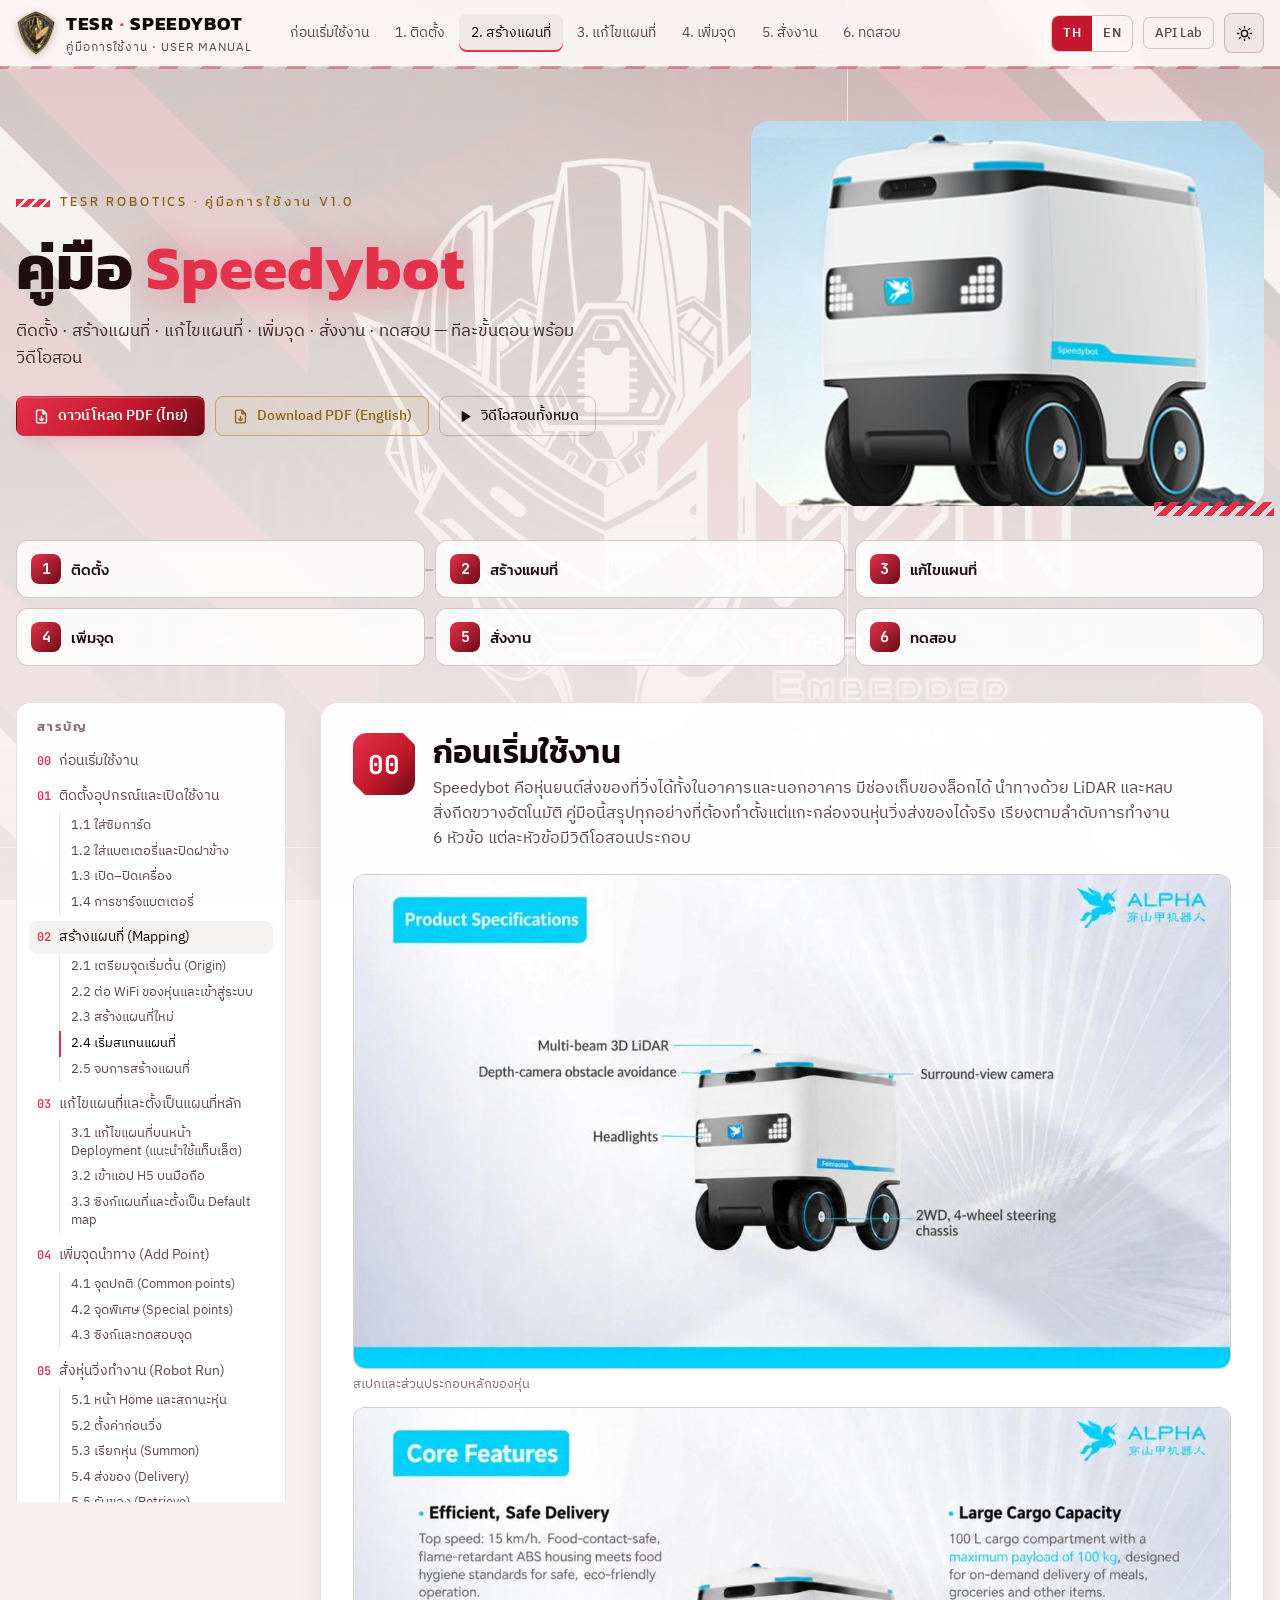
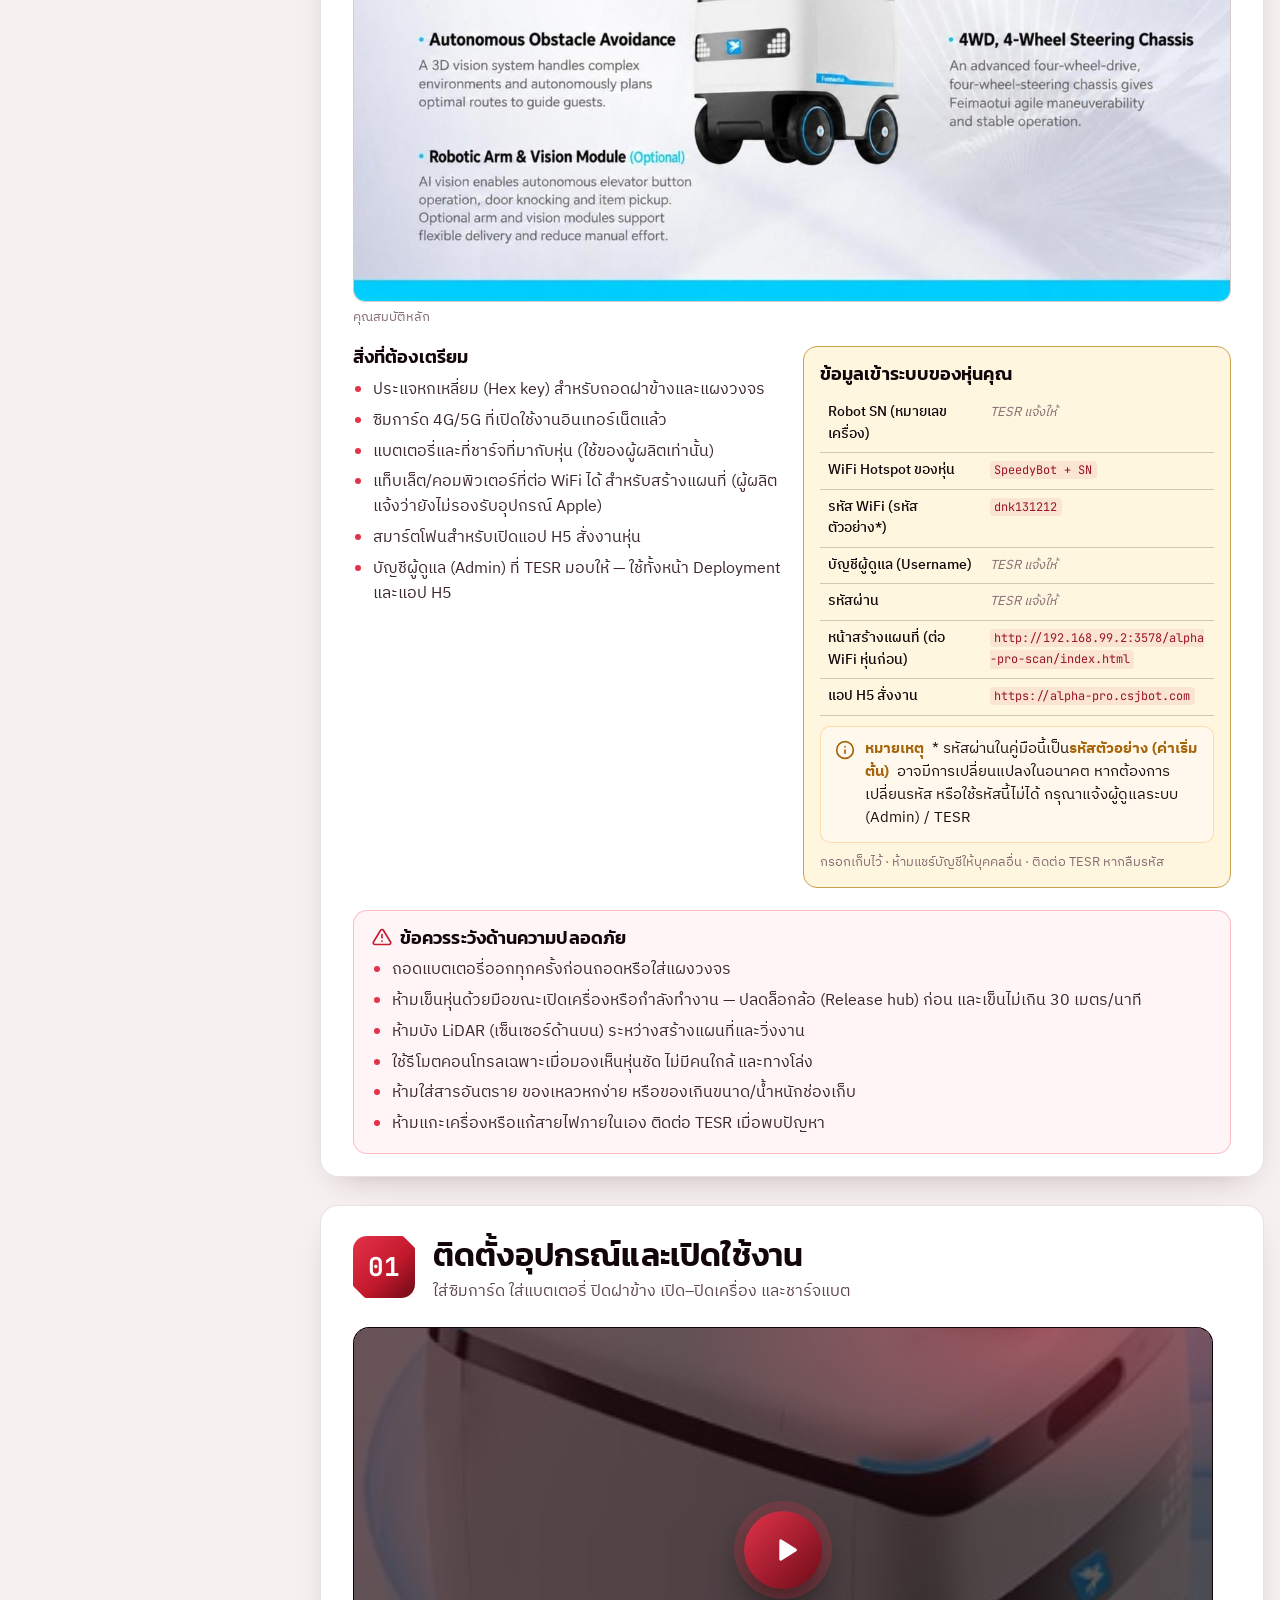
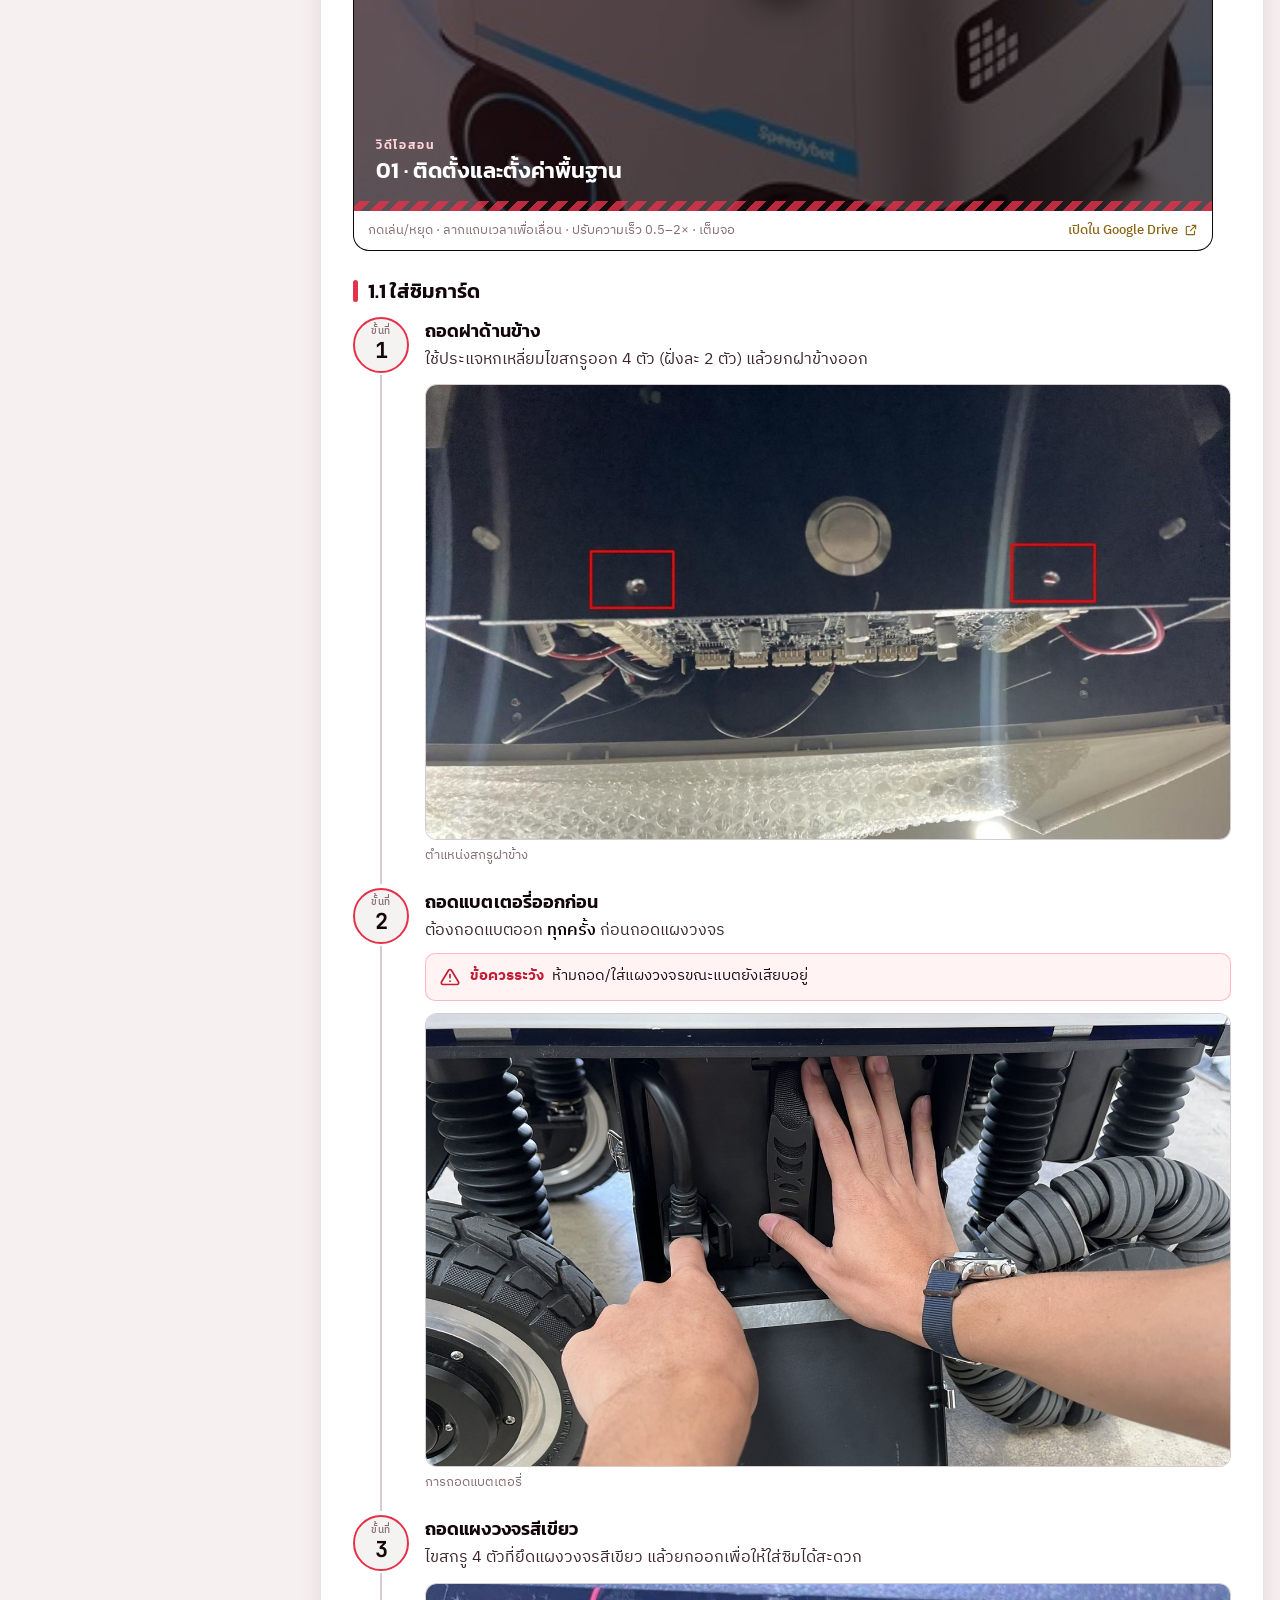
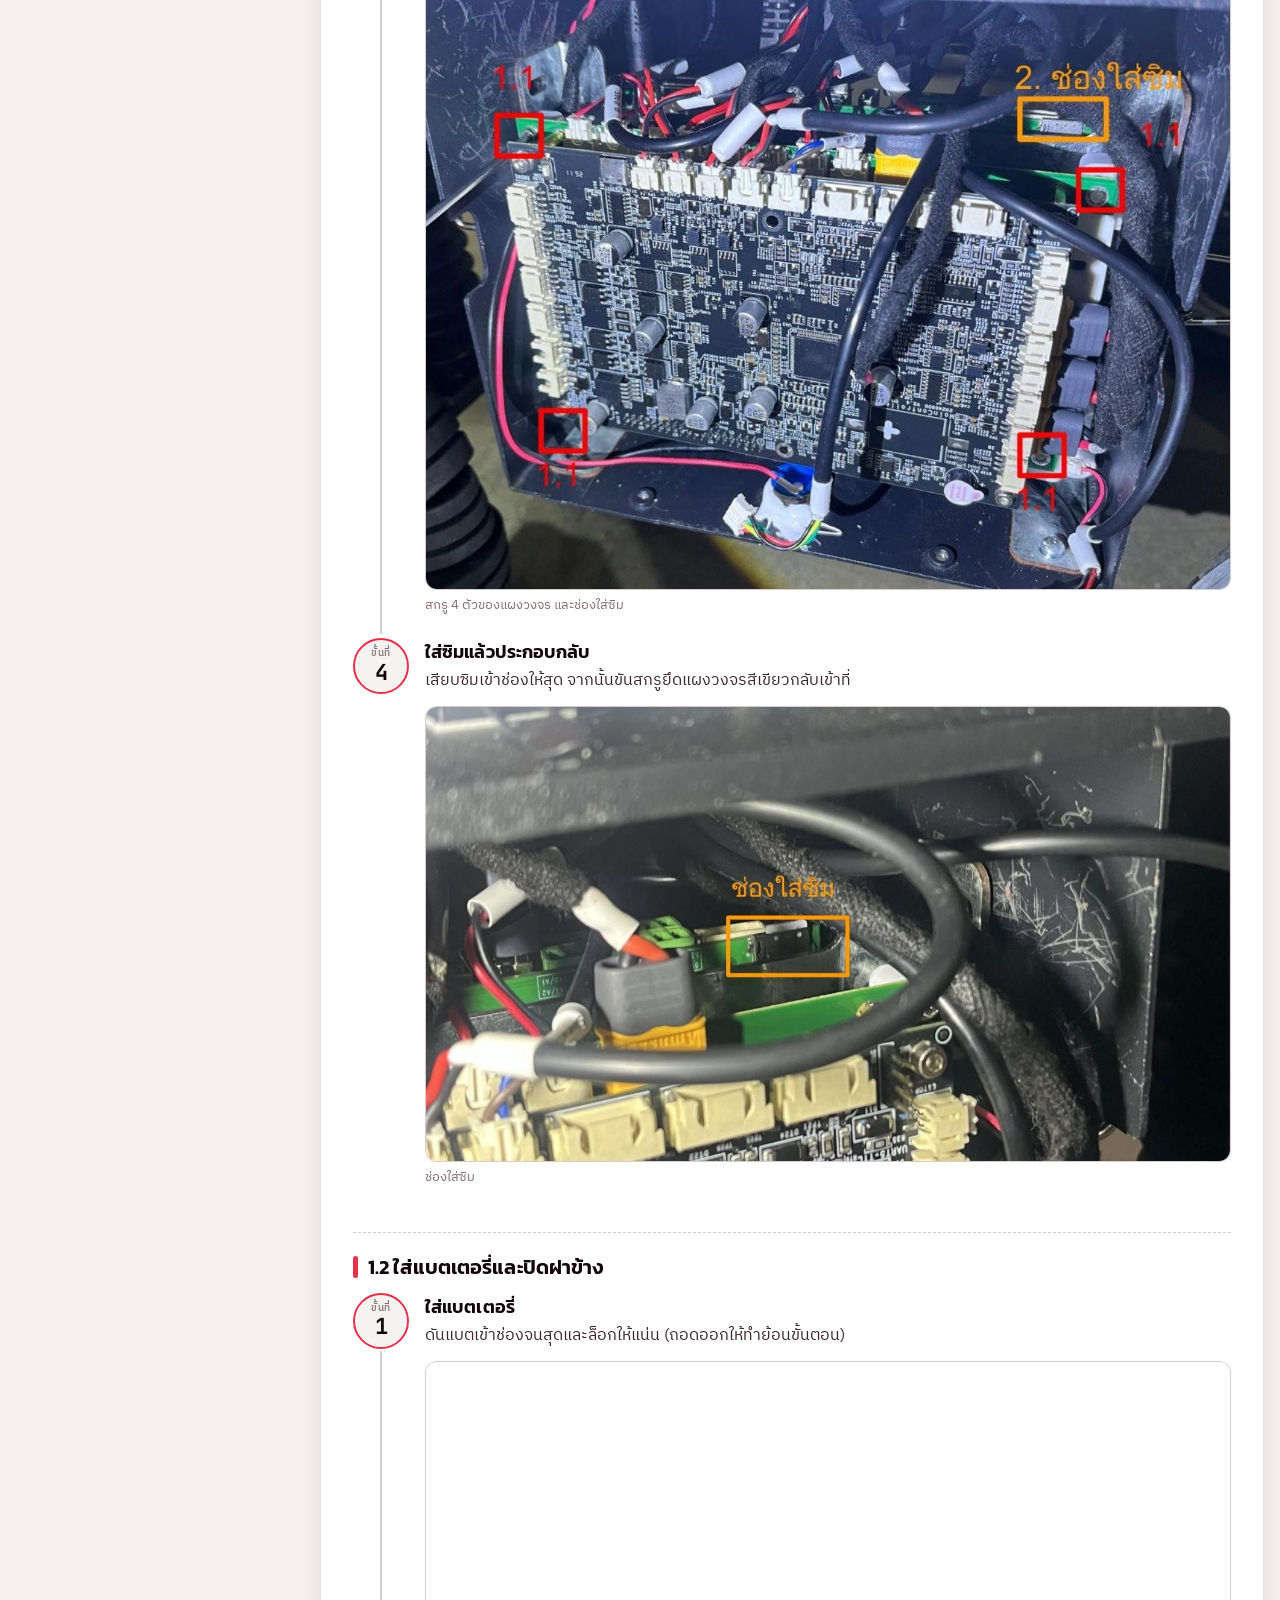
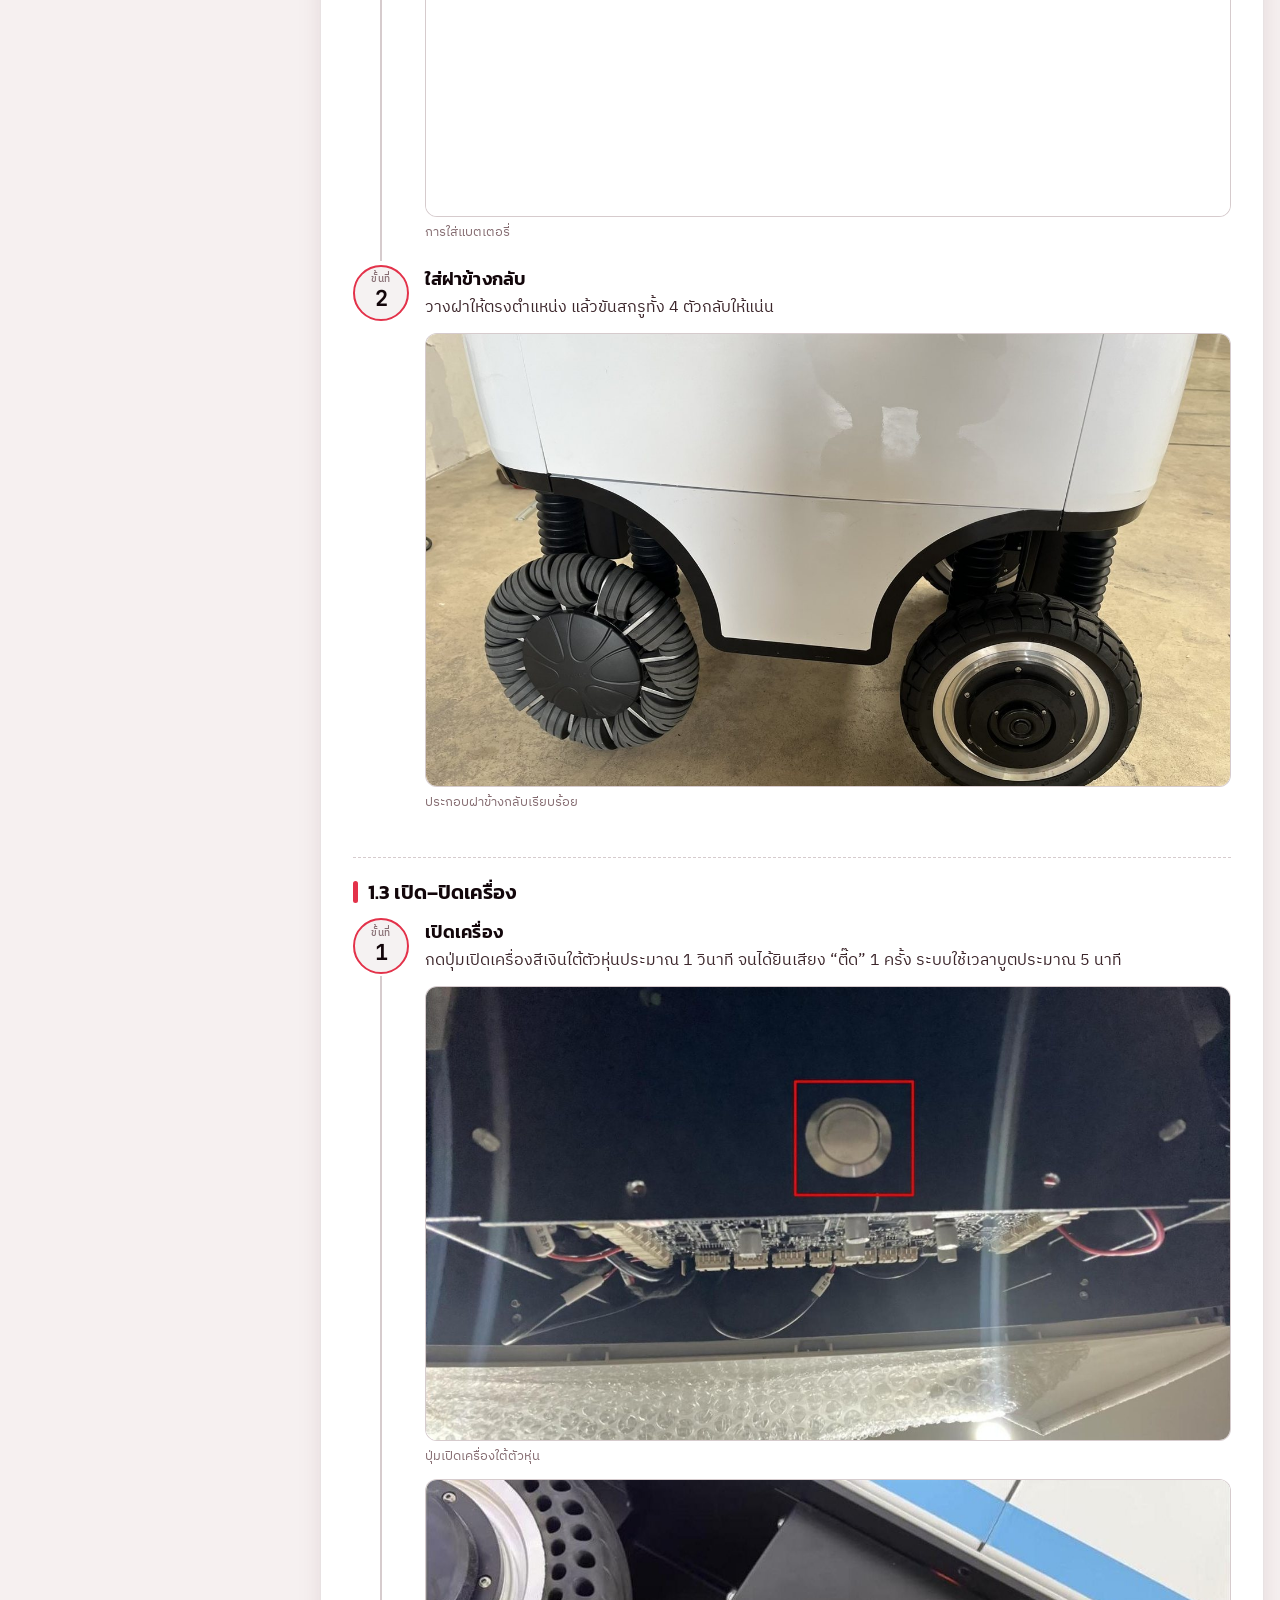
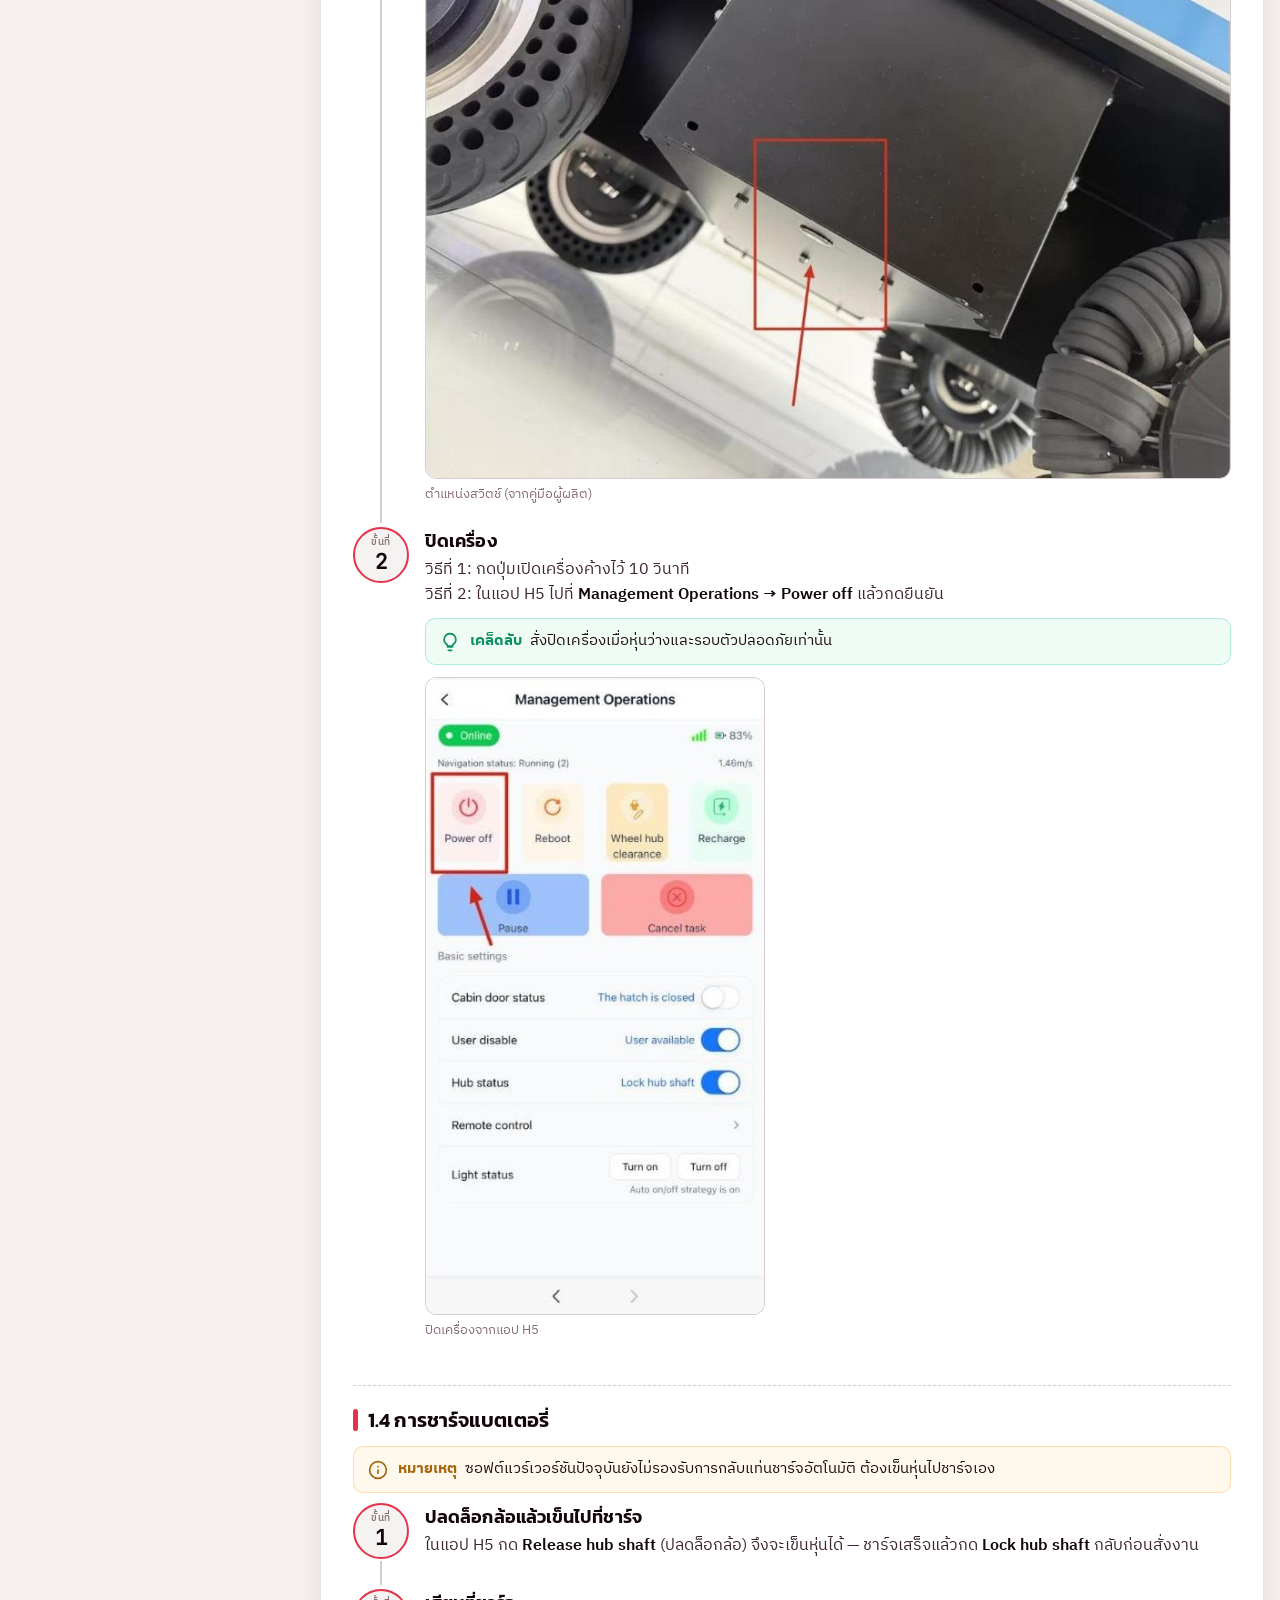
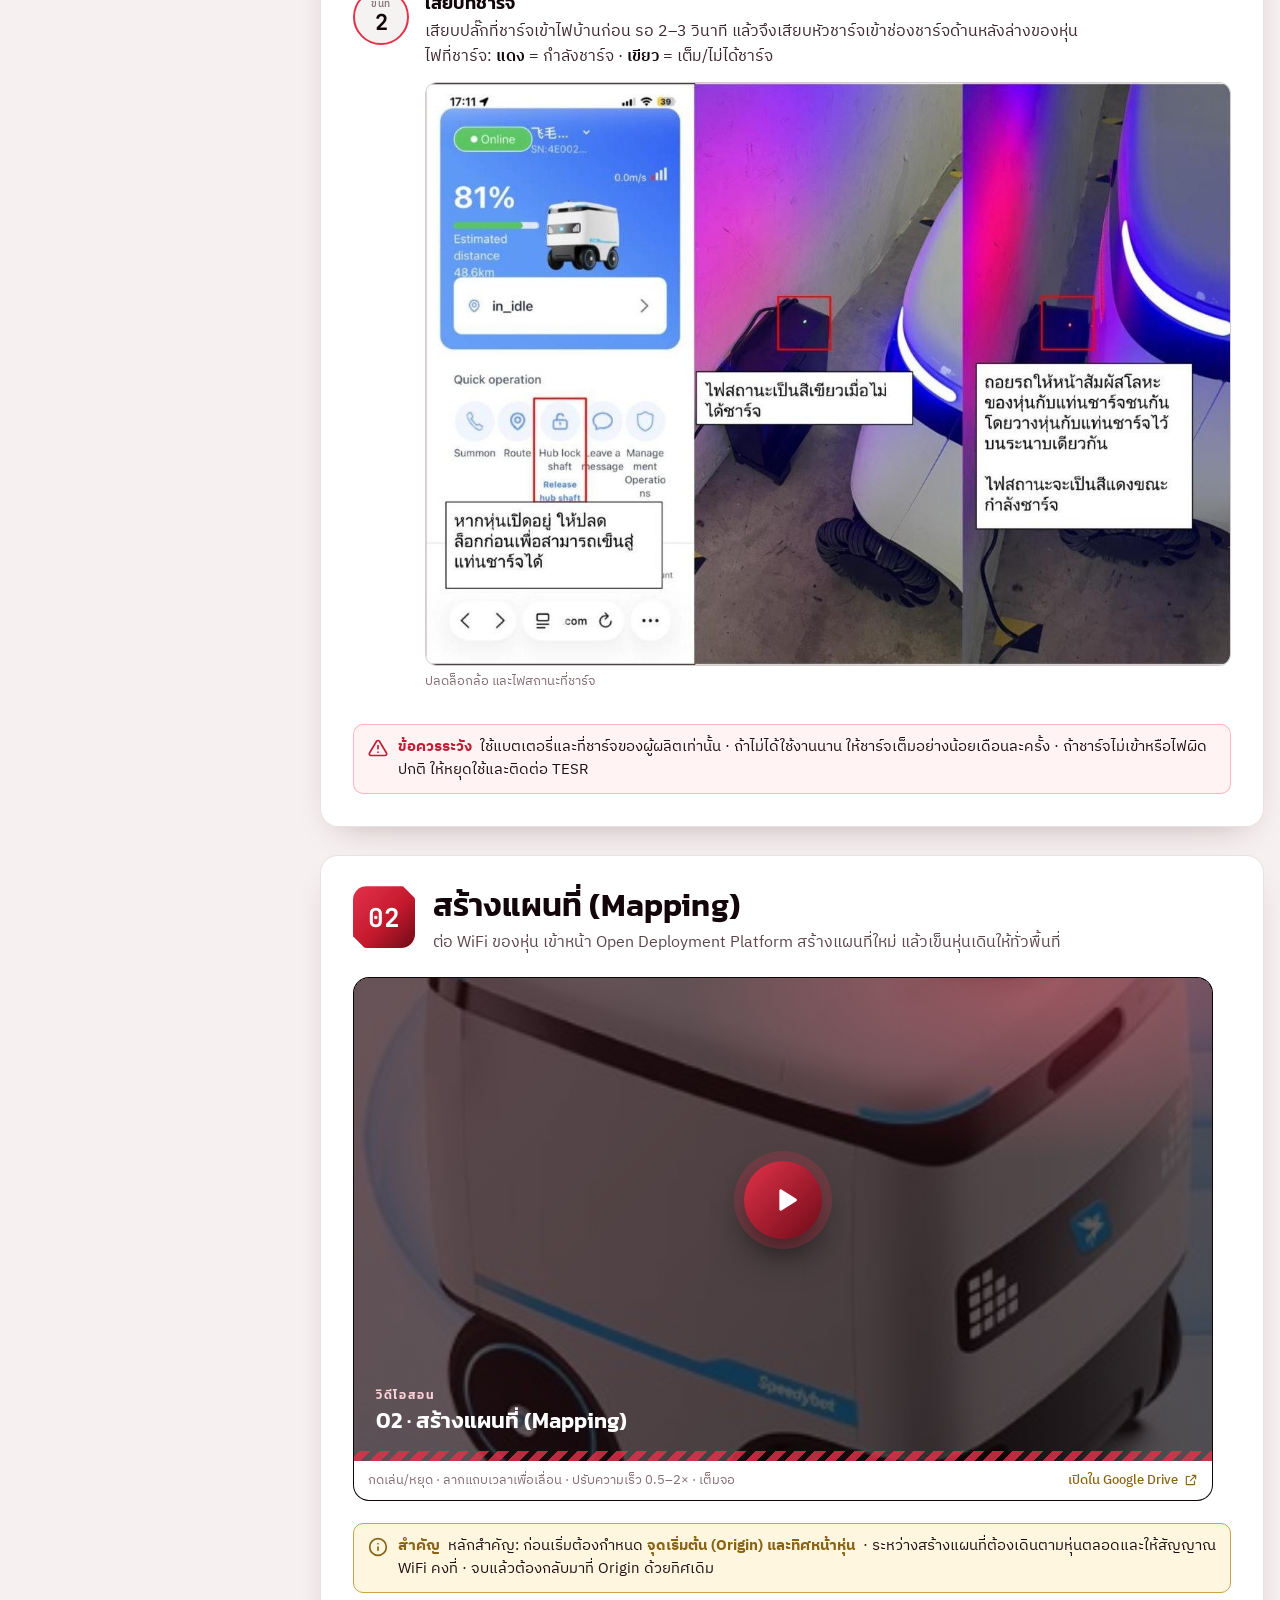
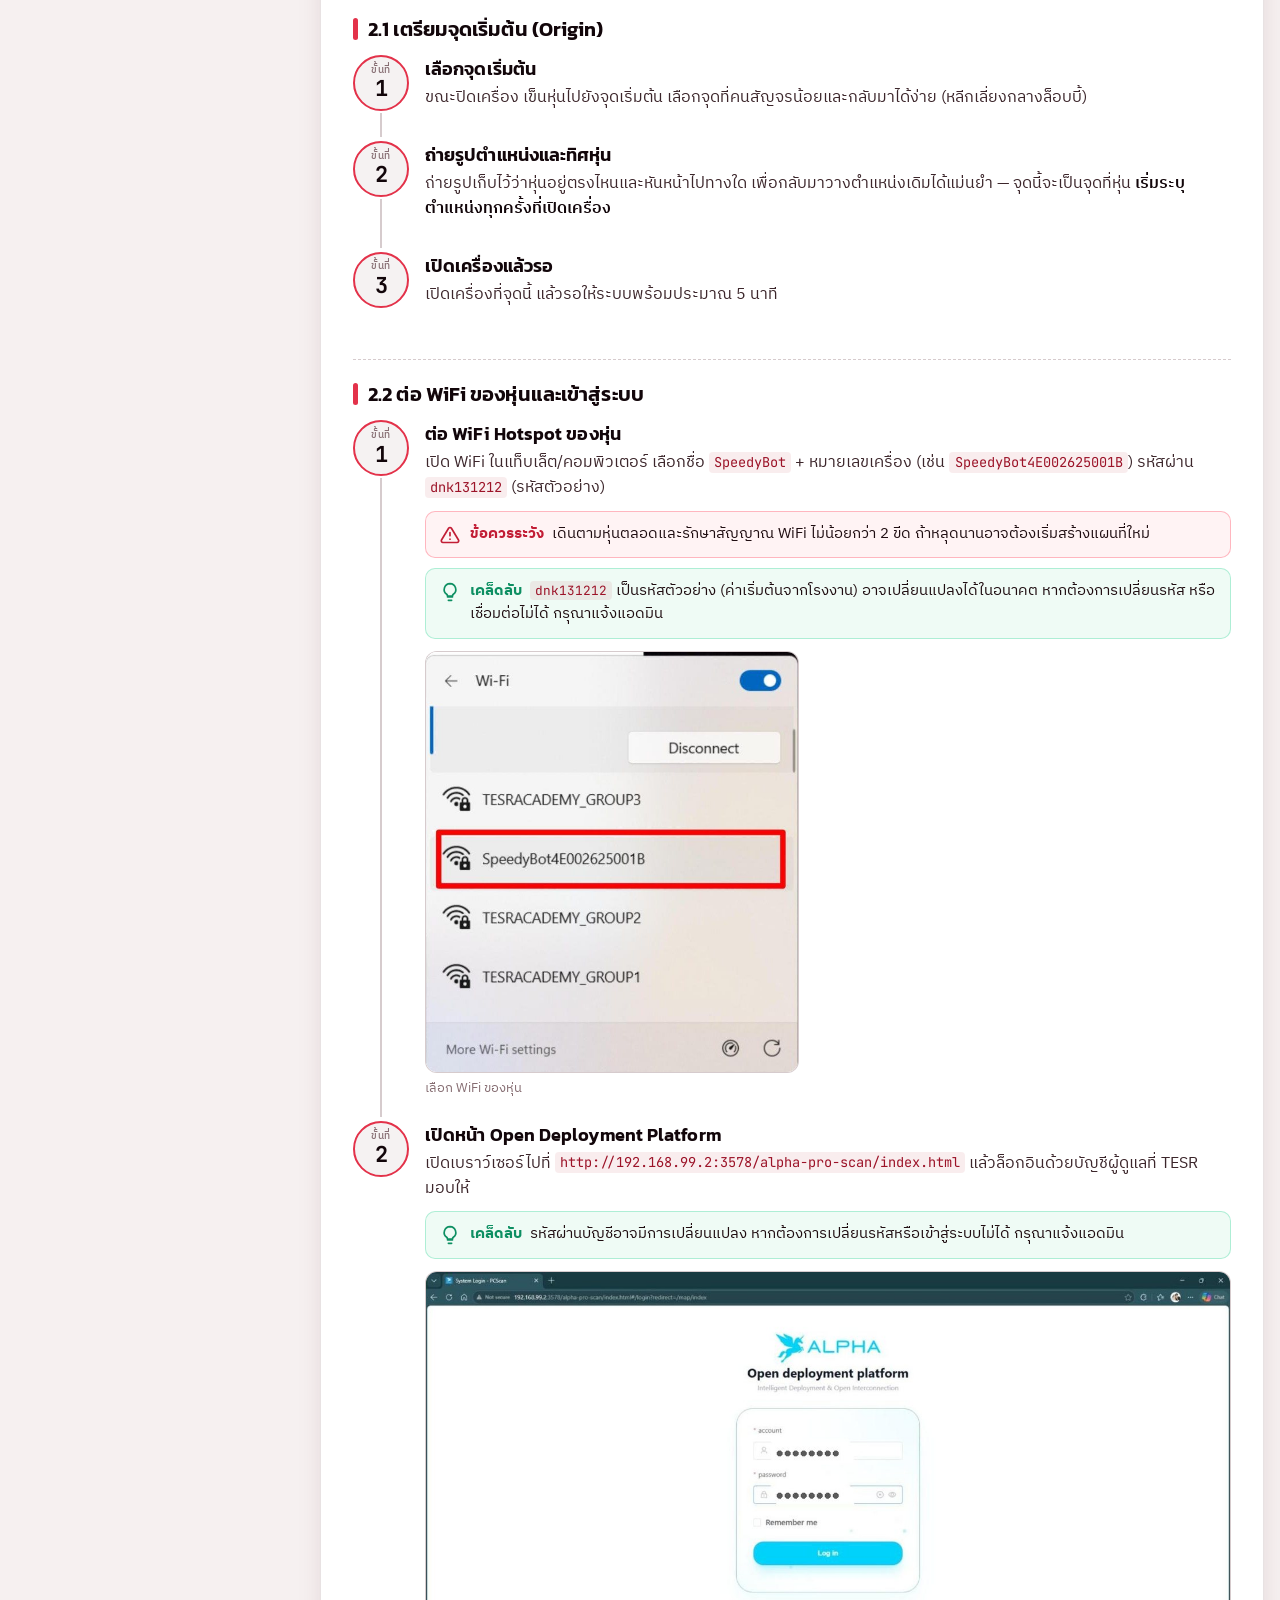
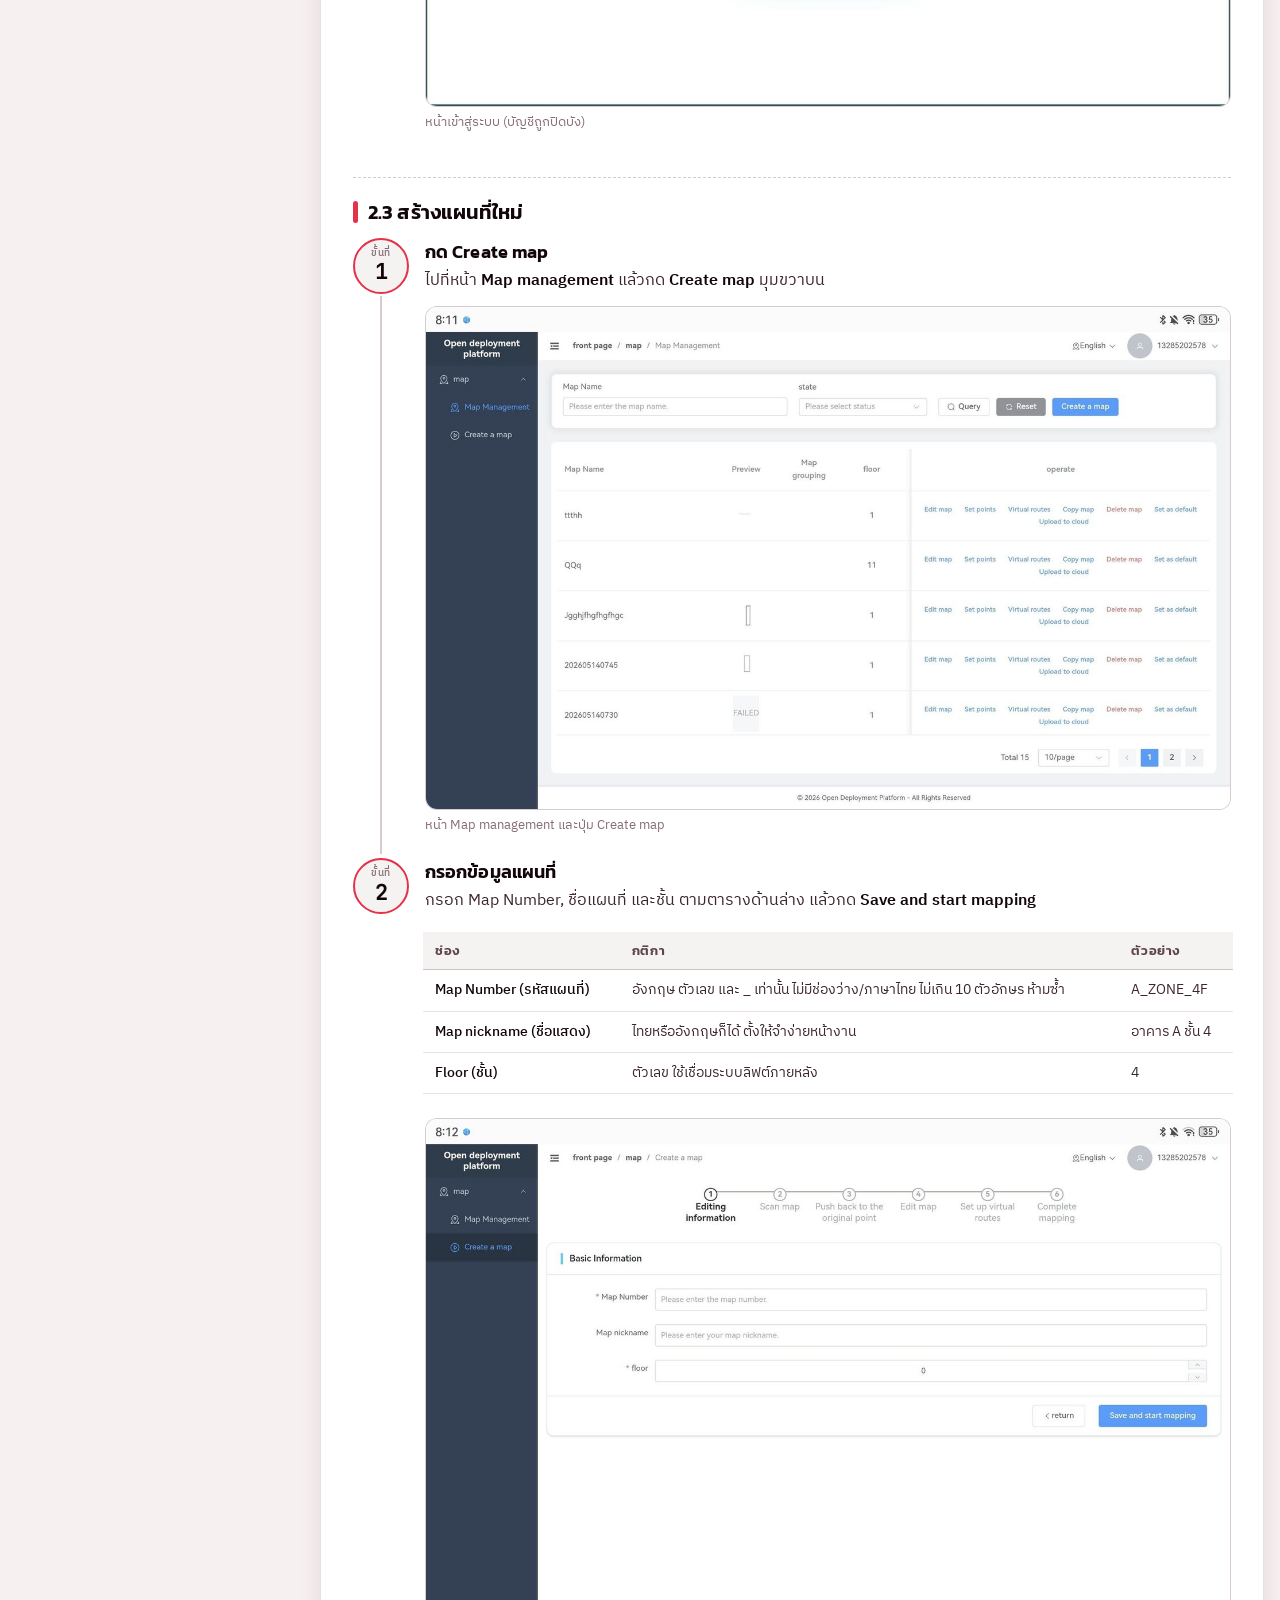
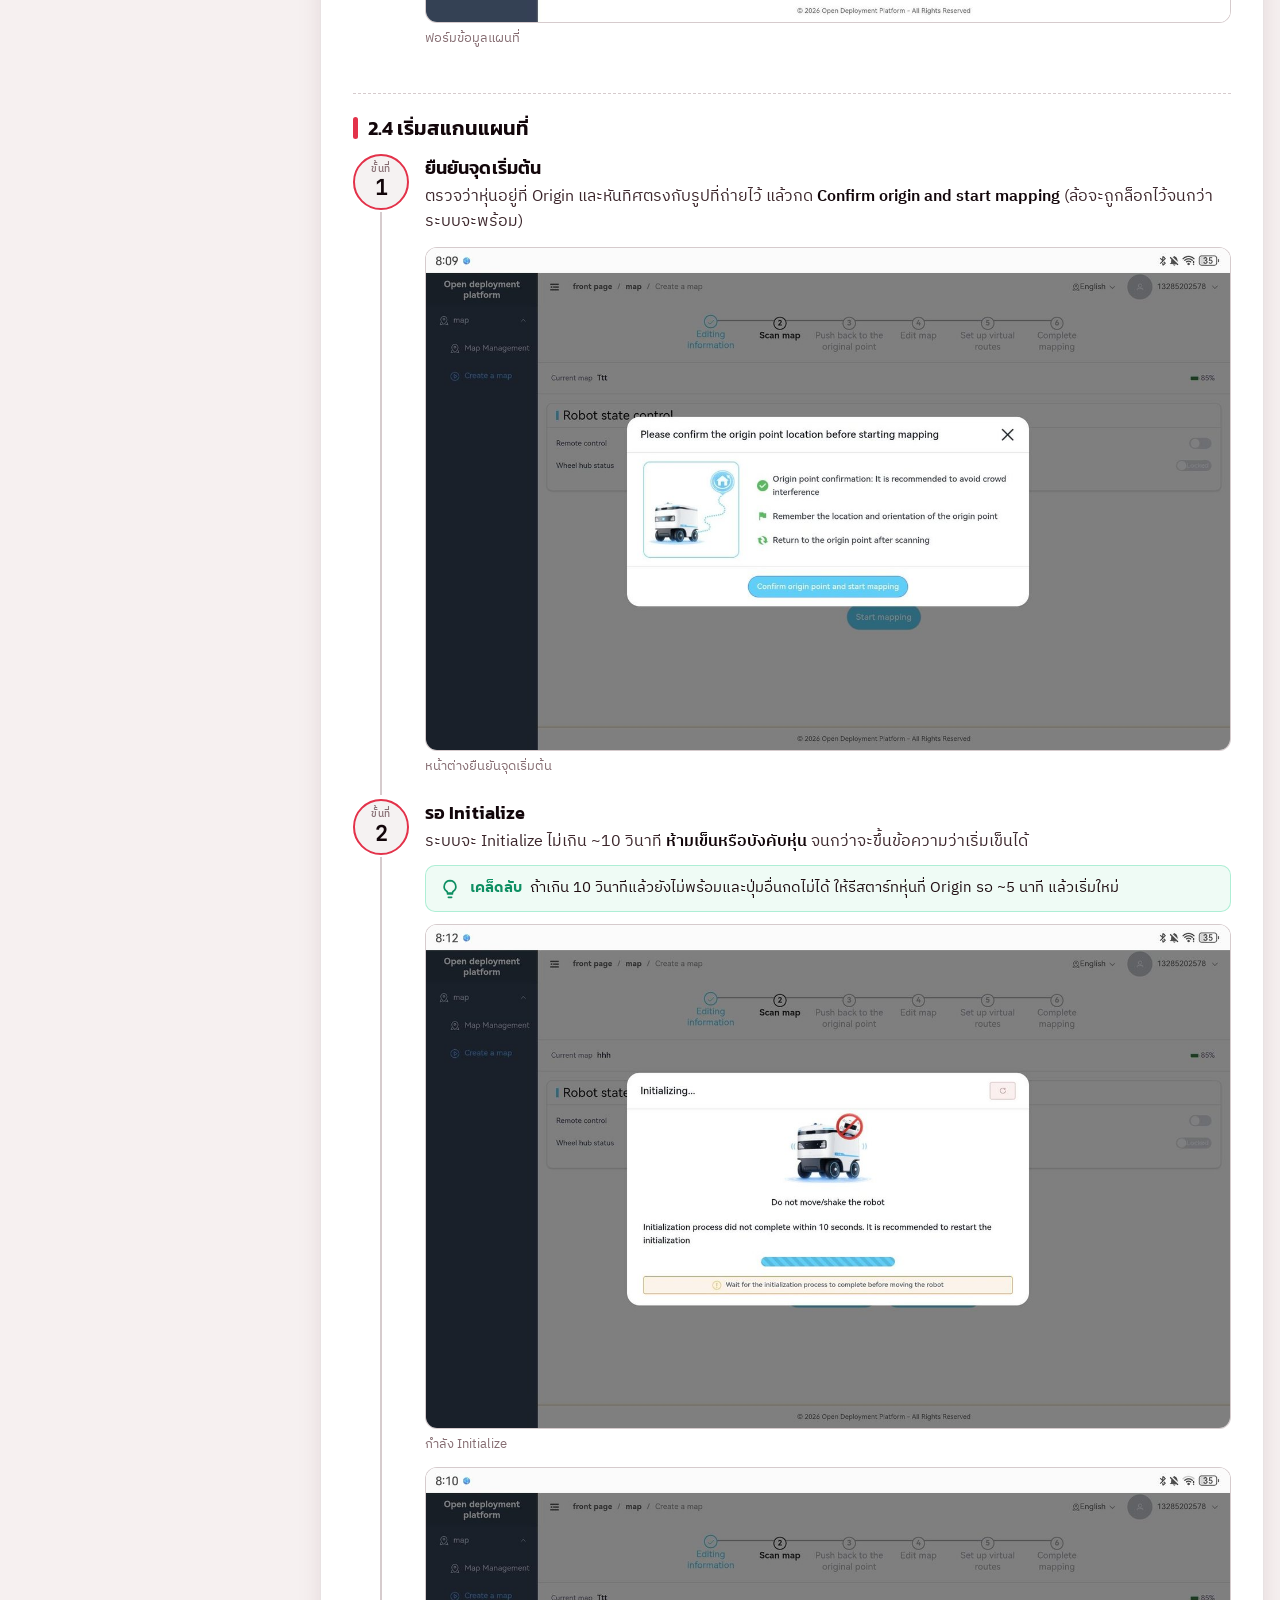
==== commit fb91656a: "Manual: TESR video player — seek bar, ±10 s, speed 0.5–2×, fullscreen, keyboard, resume; Drive playe" ====
--- a/manual.html
+++ b/manual.html
@@ -89,6 +89,7 @@
 </div>
 
 <script src="assets/manual/manual-data.js"></script>
+<script src="assets/js/vplayer.js"></script>
 <script src="assets/js/manual.js"></script>
 </body>
 </html>
--- a/assets/css/manual.css
+++ b/assets/css/manual.css
@@ -104,8 +104,11 @@
 /* images */
 .shots { display: grid; grid-template-columns: repeat(auto-fill, minmax(210px, 1fr)); gap: 14px; margin: 12px 0 4px; }
 .shots.one { grid-template-columns: minmax(0, 560px); }
-.shots.one:has(.wide) { grid-template-columns: minmax(0, 880px); }
-.shots figure.wide .shot img { max-height: 520px; }
+.shots.one:has(.wide) { grid-template-columns: minmax(0, 920px); }
+.shots.one:has(.tall) { grid-template-columns: minmax(0, 340px); }
+.shots:has(figure.wide):not(.one) { grid-template-columns: minmax(0, 1fr); }
+.shots figure.wide .shot img { max-height: 620px; }
+.shots figure.tall .shot img { max-height: 640px; }
 .shots figure { margin: 0; }
 .shot {
   all: unset; display: block; cursor: zoom-in; border-radius: 12px; overflow: hidden;
@@ -272,3 +275,98 @@
   .topbar, .m-toc, .to-top, footer.site, .m-hero-fig, .mflow { display: none !important; }
   .m-layout { display: block; }
 }
+
+/* ---------------------------------------------------------------- TESR video player */
+.vp { position: relative; aspect-ratio: 16 / 9; background: #000; outline: none; overflow: hidden; user-select: none; -webkit-user-select: none; }
+.vp video { position: absolute; inset: 0; width: 100%; height: 100%; object-fit: contain; background: #000; display: block; }
+.vp.fs { aspect-ratio: auto; width: 100vw; height: 100vh; }
+.vp:focus-visible { box-shadow: inset 0 0 0 3px var(--red-2); }
+.vp-big {
+  all: unset; cursor: pointer; position: absolute; left: 50%; top: 50%; transform: translate(-50%, -50%); z-index: 3;
+  width: 76px; height: 76px; border-radius: 50%; display: grid; place-items: center; color: #fff;
+  background: linear-gradient(135deg, var(--red-2), var(--red-deep)); box-shadow: 0 0 0 10px rgba(227, 50, 74, .22), 0 18px 40px -10px #000;
+  opacity: 0; pointer-events: none; transition: opacity .2s, transform .15s;
+}
+.vp-big svg { width: 32px; height: 32px; margin-left: 4px; }
+.vp.paused .vp-big { opacity: 1; pointer-events: auto; }
+.vp-big:hover { transform: translate(-50%, -50%) scale(1.06); }
+.vp-spin { position: absolute; left: 50%; top: 50%; width: 54px; height: 54px; margin: -27px 0 0 -27px; border-radius: 50%; z-index: 2;
+  border: 4px solid rgba(255,255,255,.18); border-top-color: var(--red-2); animation: vpspin .8s linear infinite; display: none; }
+.vp.wait:not(.paused) .vp-spin { display: block; }
+@keyframes vpspin { to { transform: rotate(360deg); } }
+
+.vp-ui {
+  position: absolute; left: 0; right: 0; bottom: 0; z-index: 4; padding: 26px 12px 8px;
+  background: linear-gradient(transparent, rgba(0,0,0,.55) 35%, rgba(0,0,0,.82));
+  opacity: 0; transform: translateY(6px); transition: opacity .2s, transform .2s; pointer-events: none;
+}
+.vp.show .vp-ui, .vp.paused .vp-ui { opacity: 1; transform: none; pointer-events: auto; }
+.vp:not(.show):not(.paused) { cursor: none; }
+
+.vp-seekwrap { position: relative; height: 18px; margin: 0 4px 4px; }
+.vp-buf { position: absolute; left: 0; top: 7px; height: 4px; border-radius: 2px; background: rgba(255,255,255,.35); width: 0; pointer-events: none; }
+.vp-seek, .vp-vol { -webkit-appearance: none; appearance: none; background: transparent; margin: 0; cursor: pointer; }
+.vp-seek { position: absolute; inset: 0; width: 100%; height: 18px; --p: 0%; }
+.vp-seek::-webkit-slider-runnable-track { height: 4px; border-radius: 2px; background: linear-gradient(90deg, var(--red-2) var(--p), rgba(255,255,255,.2) var(--p)); }
+.vp-seek::-moz-range-track { height: 4px; border-radius: 2px; background: linear-gradient(90deg, var(--red-2) var(--p), rgba(255,255,255,.2) var(--p)); }
+.vp-seek::-webkit-slider-thumb { -webkit-appearance: none; width: 14px; height: 14px; margin-top: -5px; border-radius: 50%; background: #fff; border: 3px solid var(--red-2); box-shadow: 0 1px 4px rgba(0,0,0,.5); transition: transform .1s; }
+.vp-seek::-moz-range-thumb { width: 10px; height: 10px; border-radius: 50%; background: #fff; border: 3px solid var(--red-2); }
+.vp-seekwrap:hover .vp-seek::-webkit-slider-runnable-track { height: 6px; margin-top: -1px; }
+.vp-seekwrap:hover .vp-seek::-webkit-slider-thumb { transform: scale(1.2); }
+.vp-tip { position: absolute; bottom: 22px; transform: translateX(-50%); padding: 3px 7px; border-radius: 5px; background: rgba(0,0,0,.85); color: #fff; font: 600 12px var(--f-mono); pointer-events: none; white-space: nowrap; }
+
+.vp-row { display: flex; align-items: center; gap: 4px; color: #fff; }
+.vp-btn { all: unset; cursor: pointer; width: 38px; height: 38px; border-radius: 8px; display: grid; place-items: center; color: #fff; flex: none; }
+.vp-btn svg { width: 22px; height: 22px; }
+.vp-btn:hover, .vp-btn:focus-visible { background: rgba(255,255,255,.14); }
+.vp-time { font: 500 13px var(--f-mono); color: #ddd; margin-left: 6px; white-space: nowrap; }
+.vp-time b { color: #fff; font-weight: 600; }
+.vp-grow { flex: 1; }
+.vp-vol { width: 74px; height: 18px; --p: 100%; }
+.vp-vol::-webkit-slider-runnable-track { height: 4px; border-radius: 2px; background: linear-gradient(90deg, #fff var(--p), rgba(255,255,255,.25) var(--p)); }
+.vp-vol::-moz-range-track { height: 4px; border-radius: 2px; background: rgba(255,255,255,.25); }
+.vp-vol::-webkit-slider-thumb { -webkit-appearance: none; width: 12px; height: 12px; margin-top: -4px; border-radius: 50%; background: #fff; }
+.vp-speed select {
+  appearance: none; -webkit-appearance: none; cursor: pointer; height: 30px; padding: 0 10px; margin: 0 4px;
+  border-radius: 7px; border: 1px solid rgba(255,255,255,.35); background: rgba(255,255,255,.1); color: #fff;
+  font: 600 13px var(--f-mono); text-align: center;
+}
+.vp-speed select:hover, .vp-speed select:focus-visible { background: var(--red); border-color: var(--red-2); outline: none; }
+.vp-speed option { color: #111; background: #fff; }
+
+.vp-tap { position: absolute; top: 0; bottom: 0; width: 35%; z-index: 1; display: grid; place-items: center; pointer-events: none; opacity: 0; }
+.vp-tap.l { left: 0; border-radius: 0 50% 50% 0; } .vp-tap.r { right: 0; border-radius: 50% 0 0 50%; }
+.vp-tap span { font: 700 18px var(--f-mono); color: #fff; background: rgba(0,0,0,.45); padding: 8px 14px; border-radius: 999px; }
+.vp-tap.on { animation: vptap .6s; background: rgba(255,255,255,.08); }
+@keyframes vptap { 0% { opacity: 1; } 70% { opacity: 1; } 100% { opacity: 0; } }
+.vp-flash { position: absolute; left: 50%; top: 18%; transform: translateX(-50%); z-index: 5; padding: 6px 14px; border-radius: 999px; background: rgba(0,0,0,.65); color: #fff; font: 700 15px var(--f-mono); opacity: 0; pointer-events: none; }
+.vp-flash.on { animation: vptap .9s; }
+
+.vp-resume { position: absolute; left: 50%; bottom: 76px; transform: translateX(-50%); z-index: 5; display: flex; gap: 8px; }
+.vp-resume button { all: unset; cursor: pointer; padding: 8px 14px; border-radius: 999px; font: 600 13.5px var(--f-body); color: #fff; background: rgba(0,0,0,.7); border: 1px solid rgba(255,255,255,.3); white-space: nowrap; }
+.vp-resume .vp-res-go { background: var(--red); border-color: var(--red-2); }
+
+.vp-note { padding: 8px 14px; font-size: 13px; color: var(--warn-text); background: var(--panel-solid); border-top: 1px solid var(--line); }
+.vp-switch { all: unset; cursor: pointer; font-size: 13px; color: var(--muted); text-decoration: underline; text-underline-offset: 3px; margin-left: auto; margin-right: 12px; }
+.vp-switch:hover { color: var(--strong); }
+.vfoot .vkeys { flex: 1; min-width: 0; }
+
+@media (pointer: coarse) {
+  .vp-vol { display: none; }
+  .vp-btn { width: 42px; height: 42px; }
+}
+@media (max-width: 639px) {
+  .vp-ui { padding: 18px 6px 4px; }
+  .vp-btn { width: 36px; height: 36px; }
+  .vp-btn svg { width: 20px; height: 20px; }
+  .vp-time { font-size: 11.5px; margin-left: 2px; }
+  .vp-speed select { height: 28px; padding: 0 6px; margin: 0 2px; font-size: 12px; }
+  .vp-big { width: 62px; height: 62px; }
+  .vp-resume { bottom: 64px; }
+  .vp-resume button { padding: 7px 11px; font-size: 12.5px; }
+  .vfoot .vkeys { display: none; }
+  .vfoot { justify-content: space-between; flex-wrap: nowrap; }
+  .vp-switch { margin: 0; font-size: 12.5px; }
+  .vfoot a { font-size: 12.5px; }
+}
+@media (max-width: 380px) { .vp-back, .vp-fwd { display: none; } }
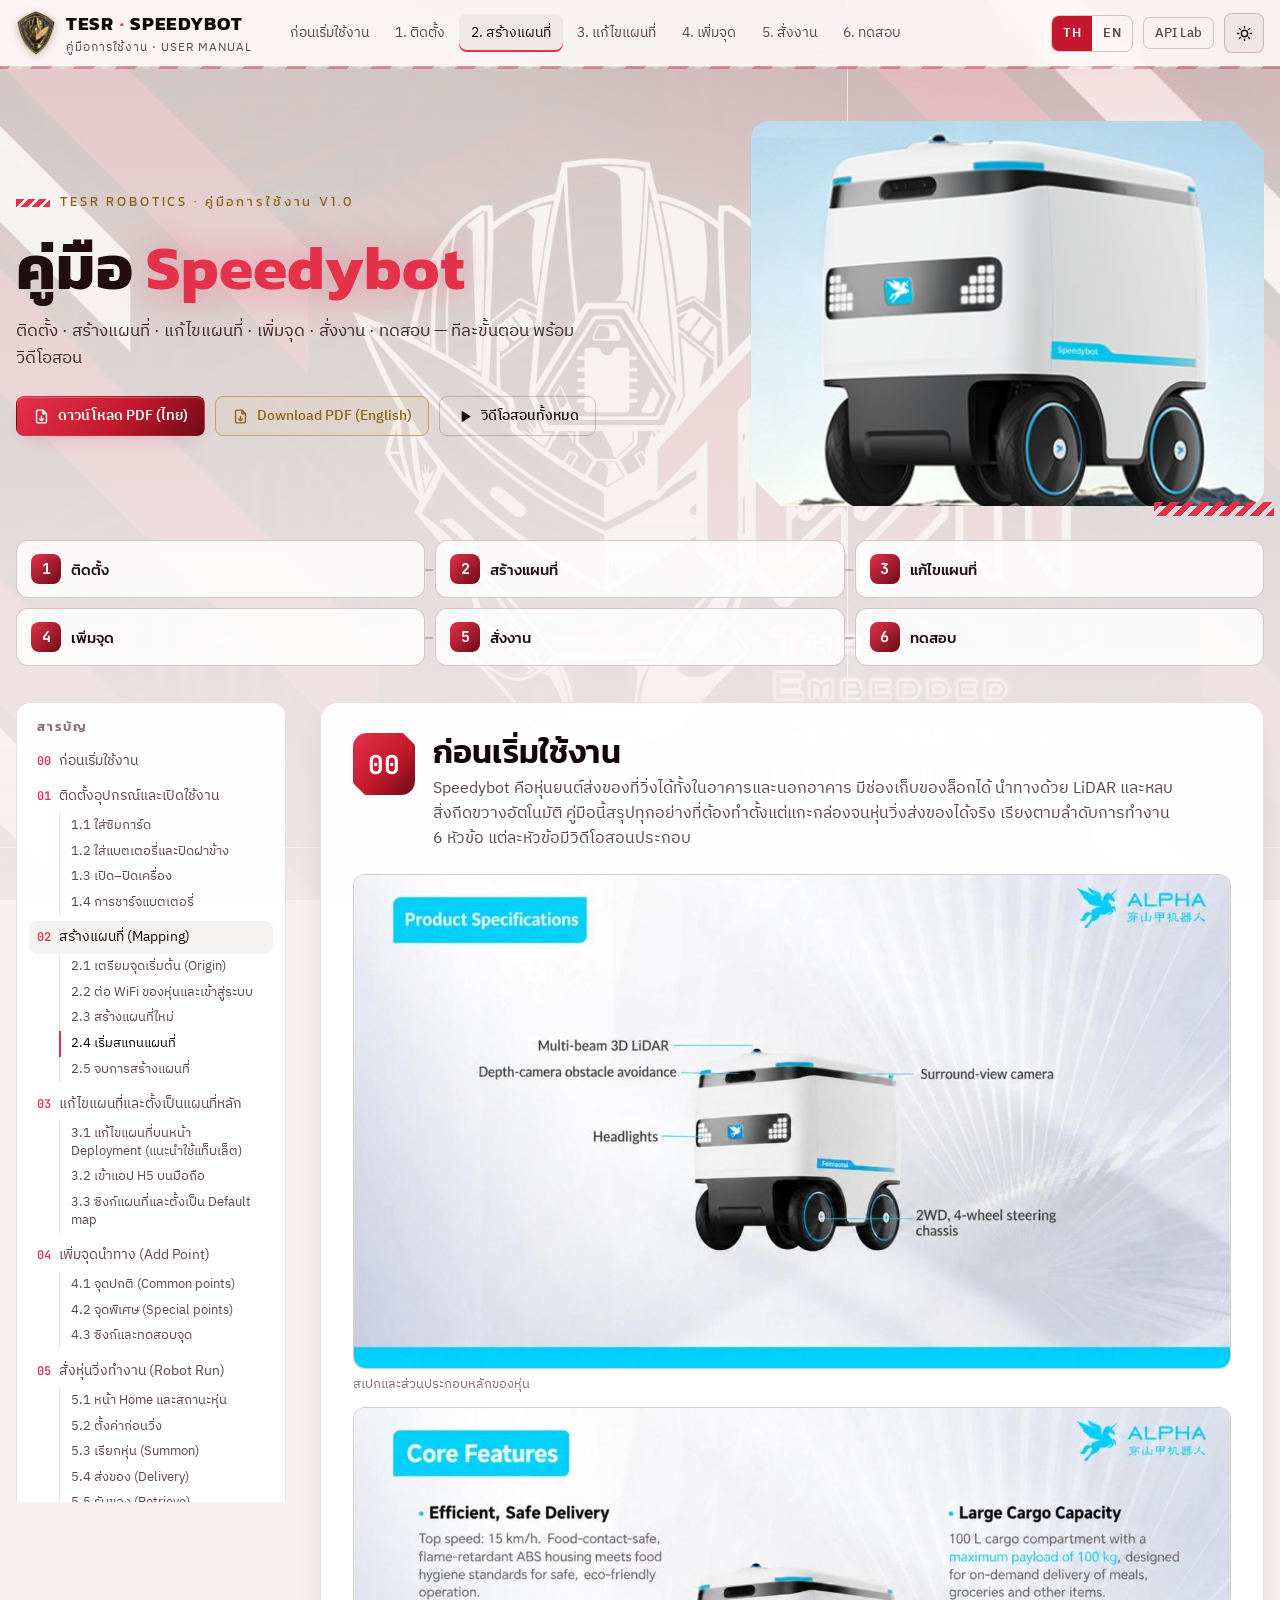
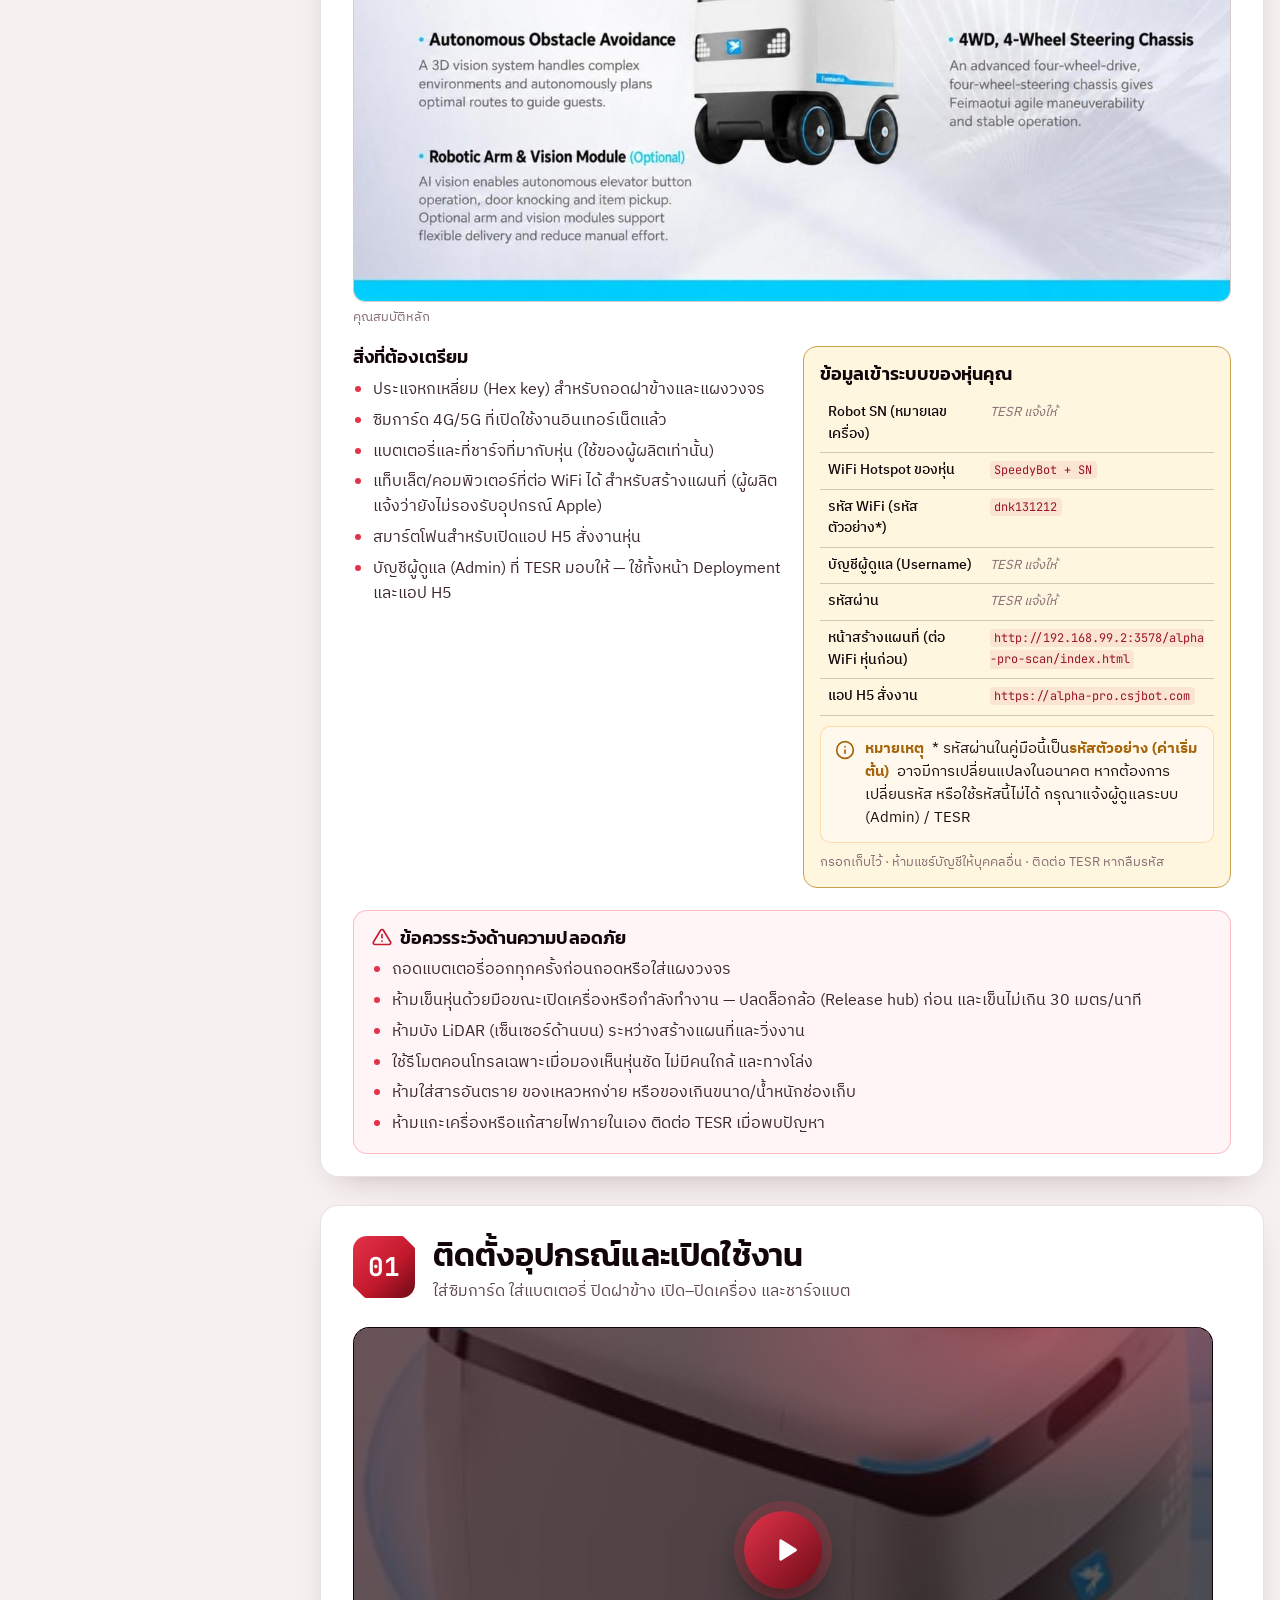
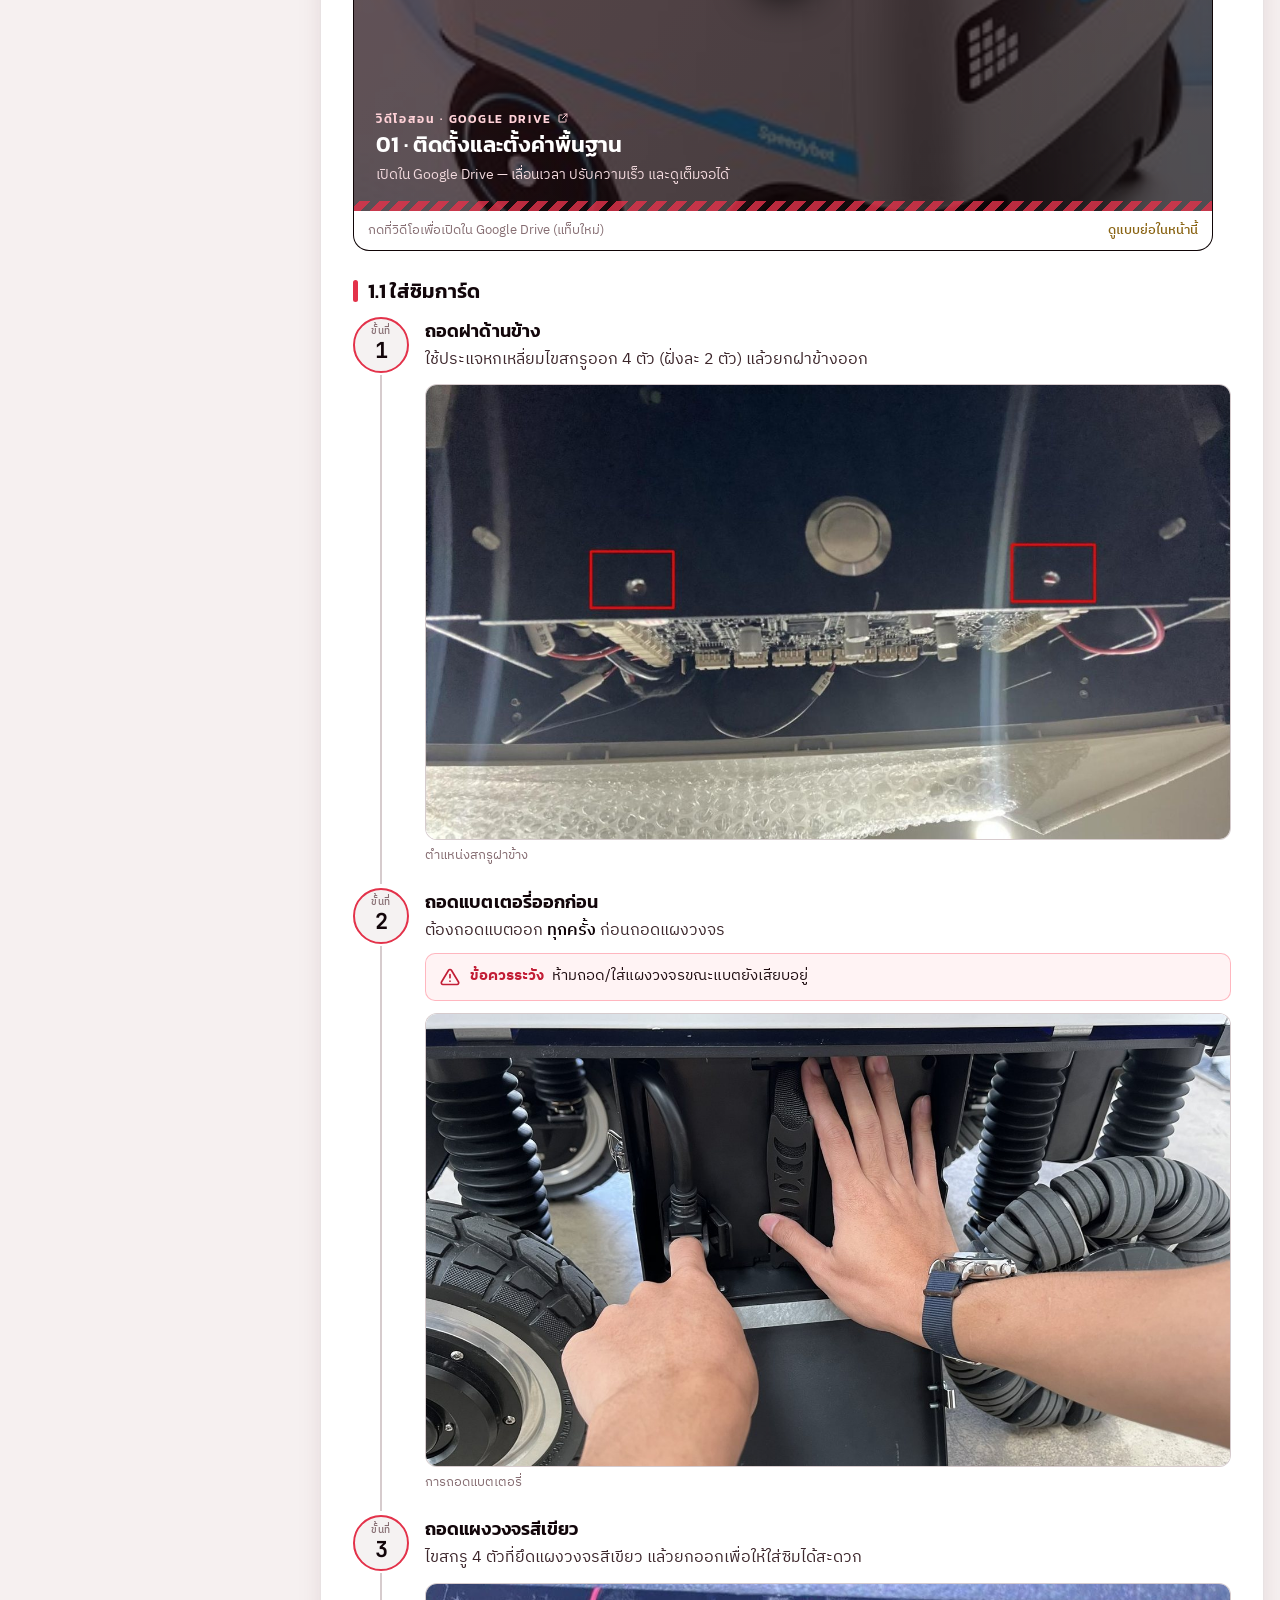
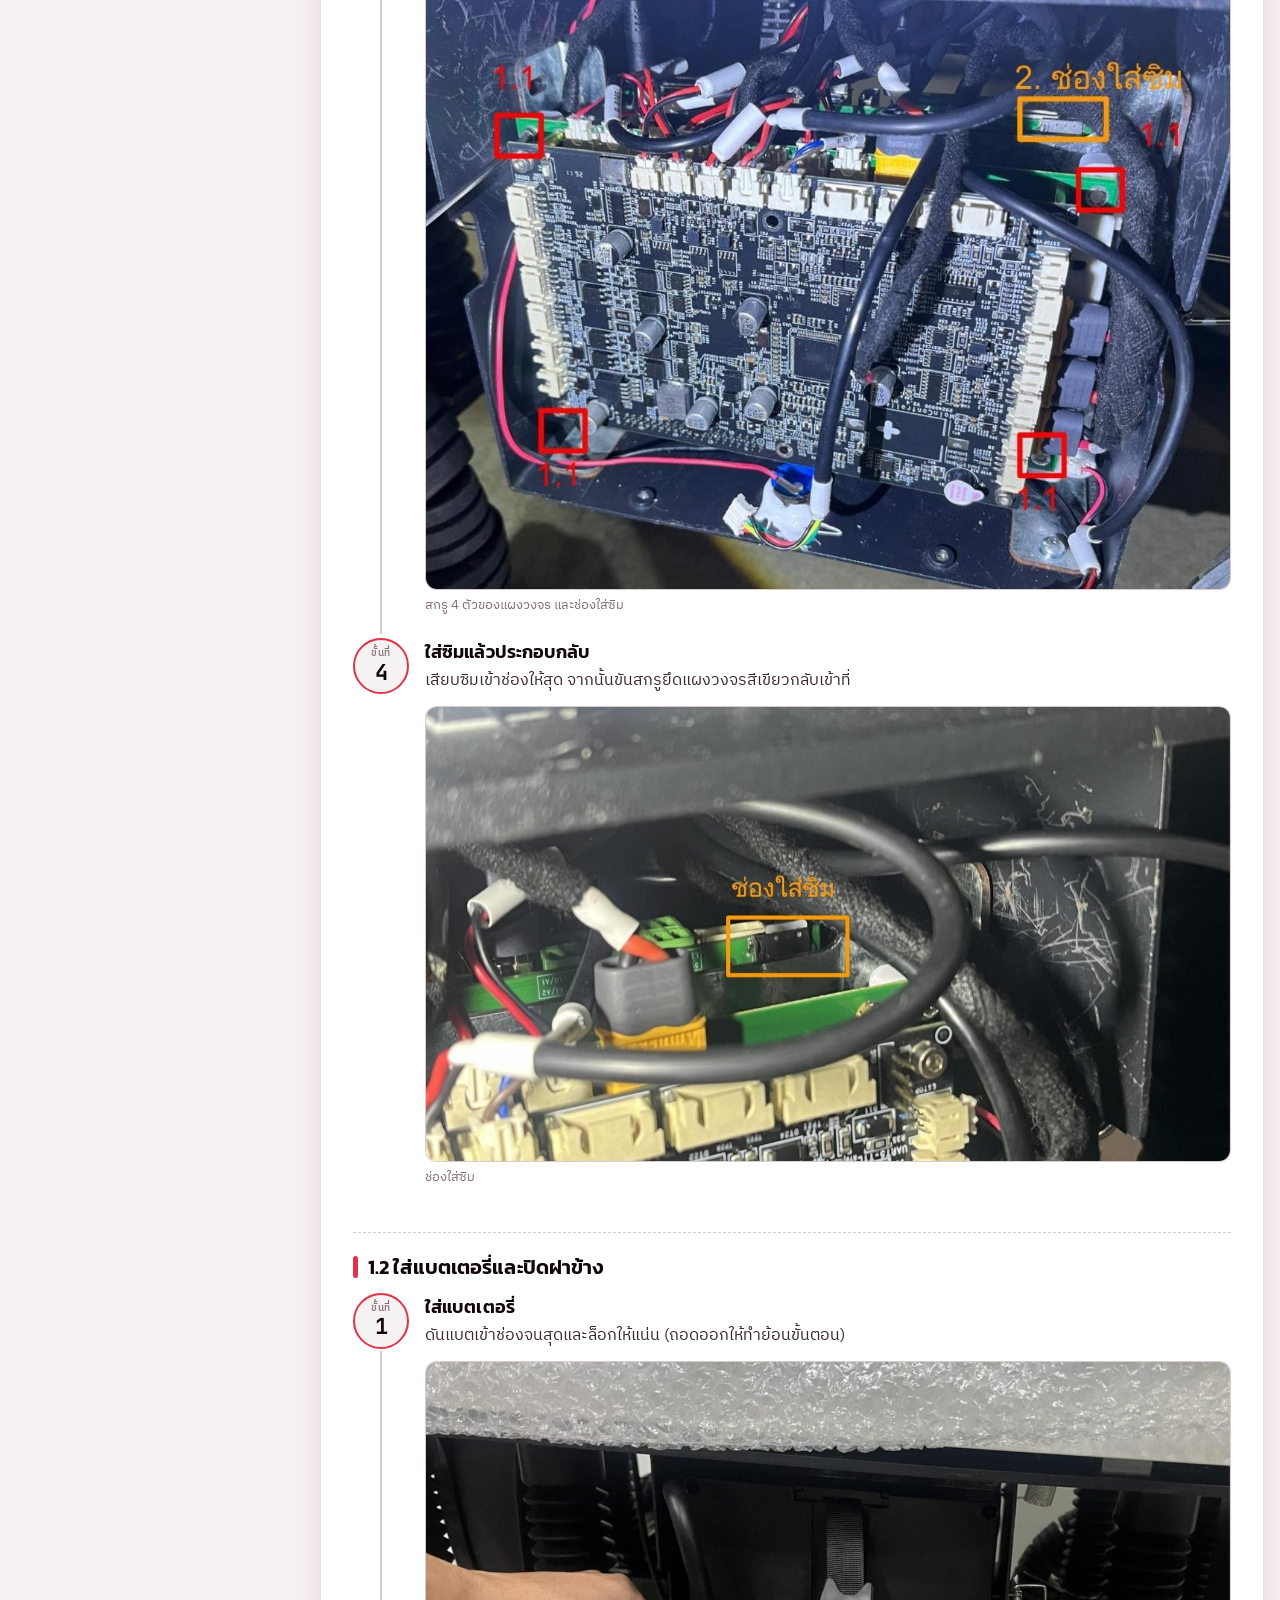
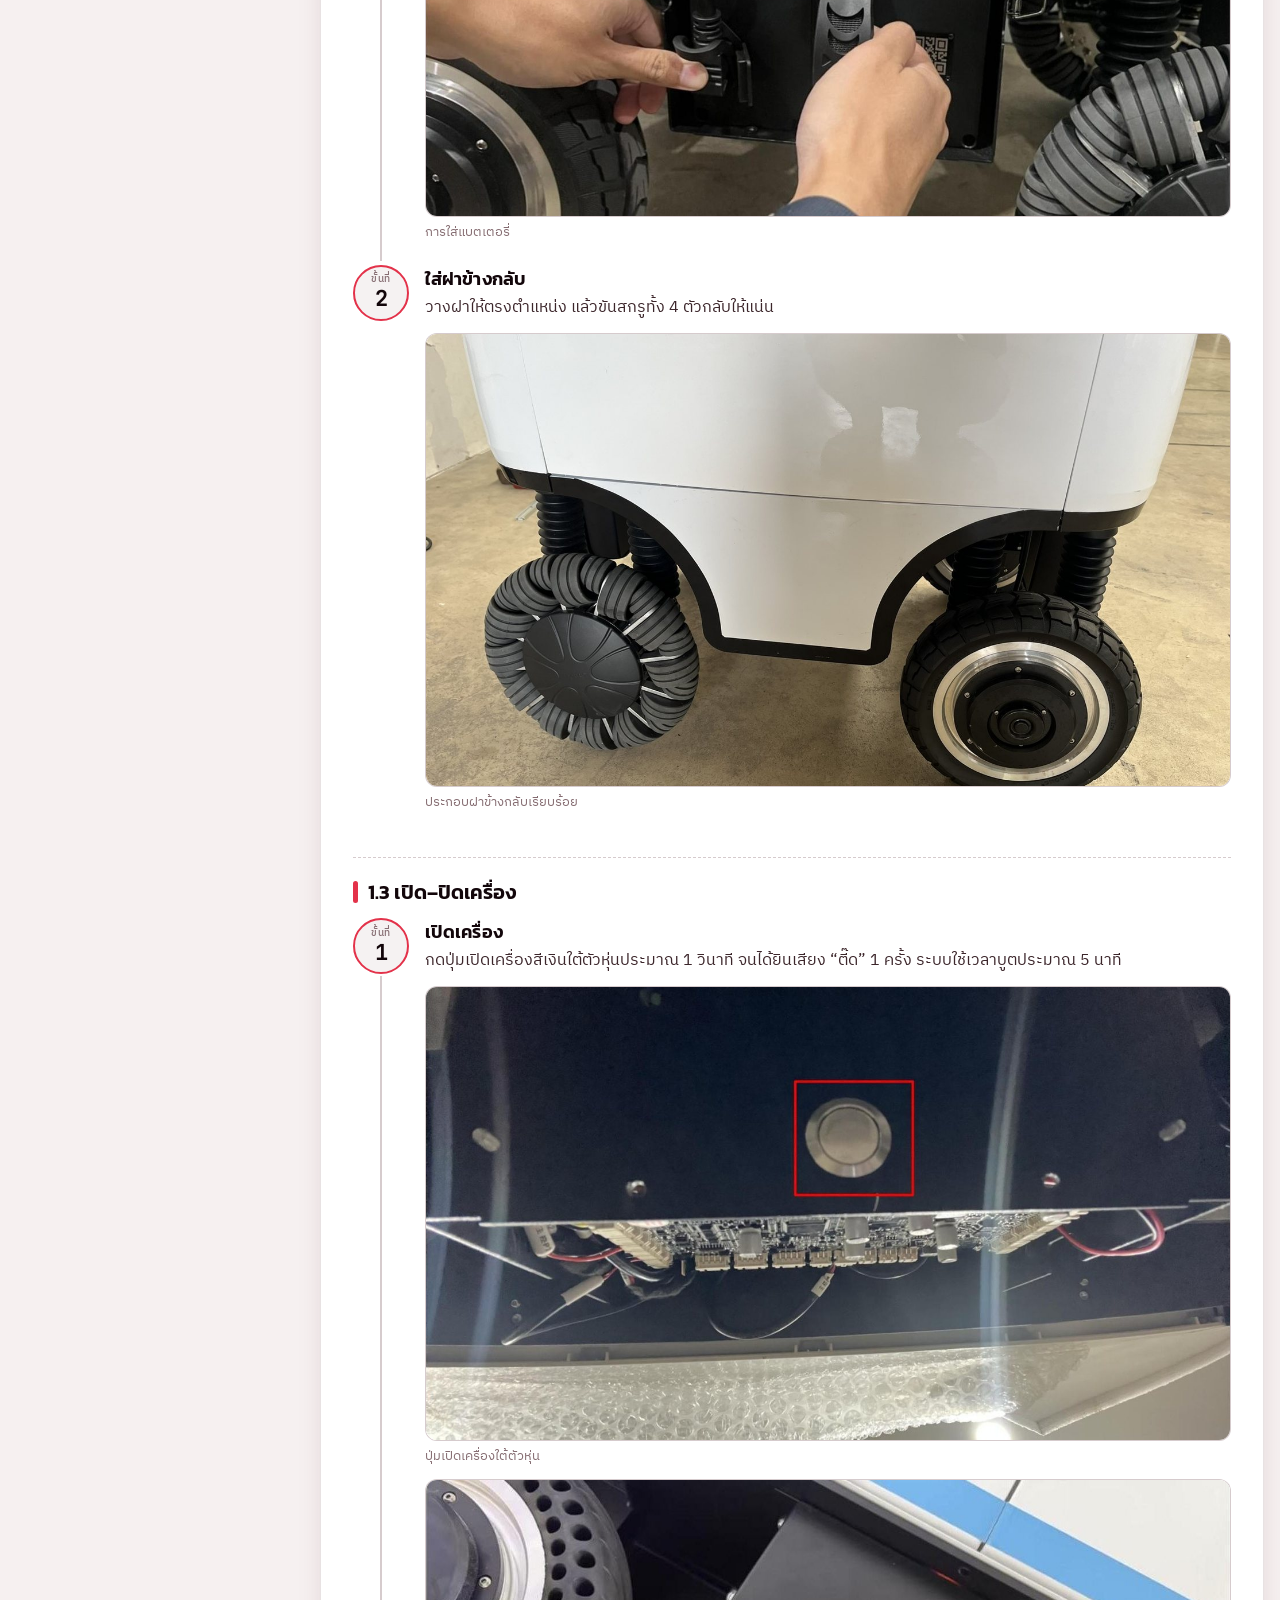
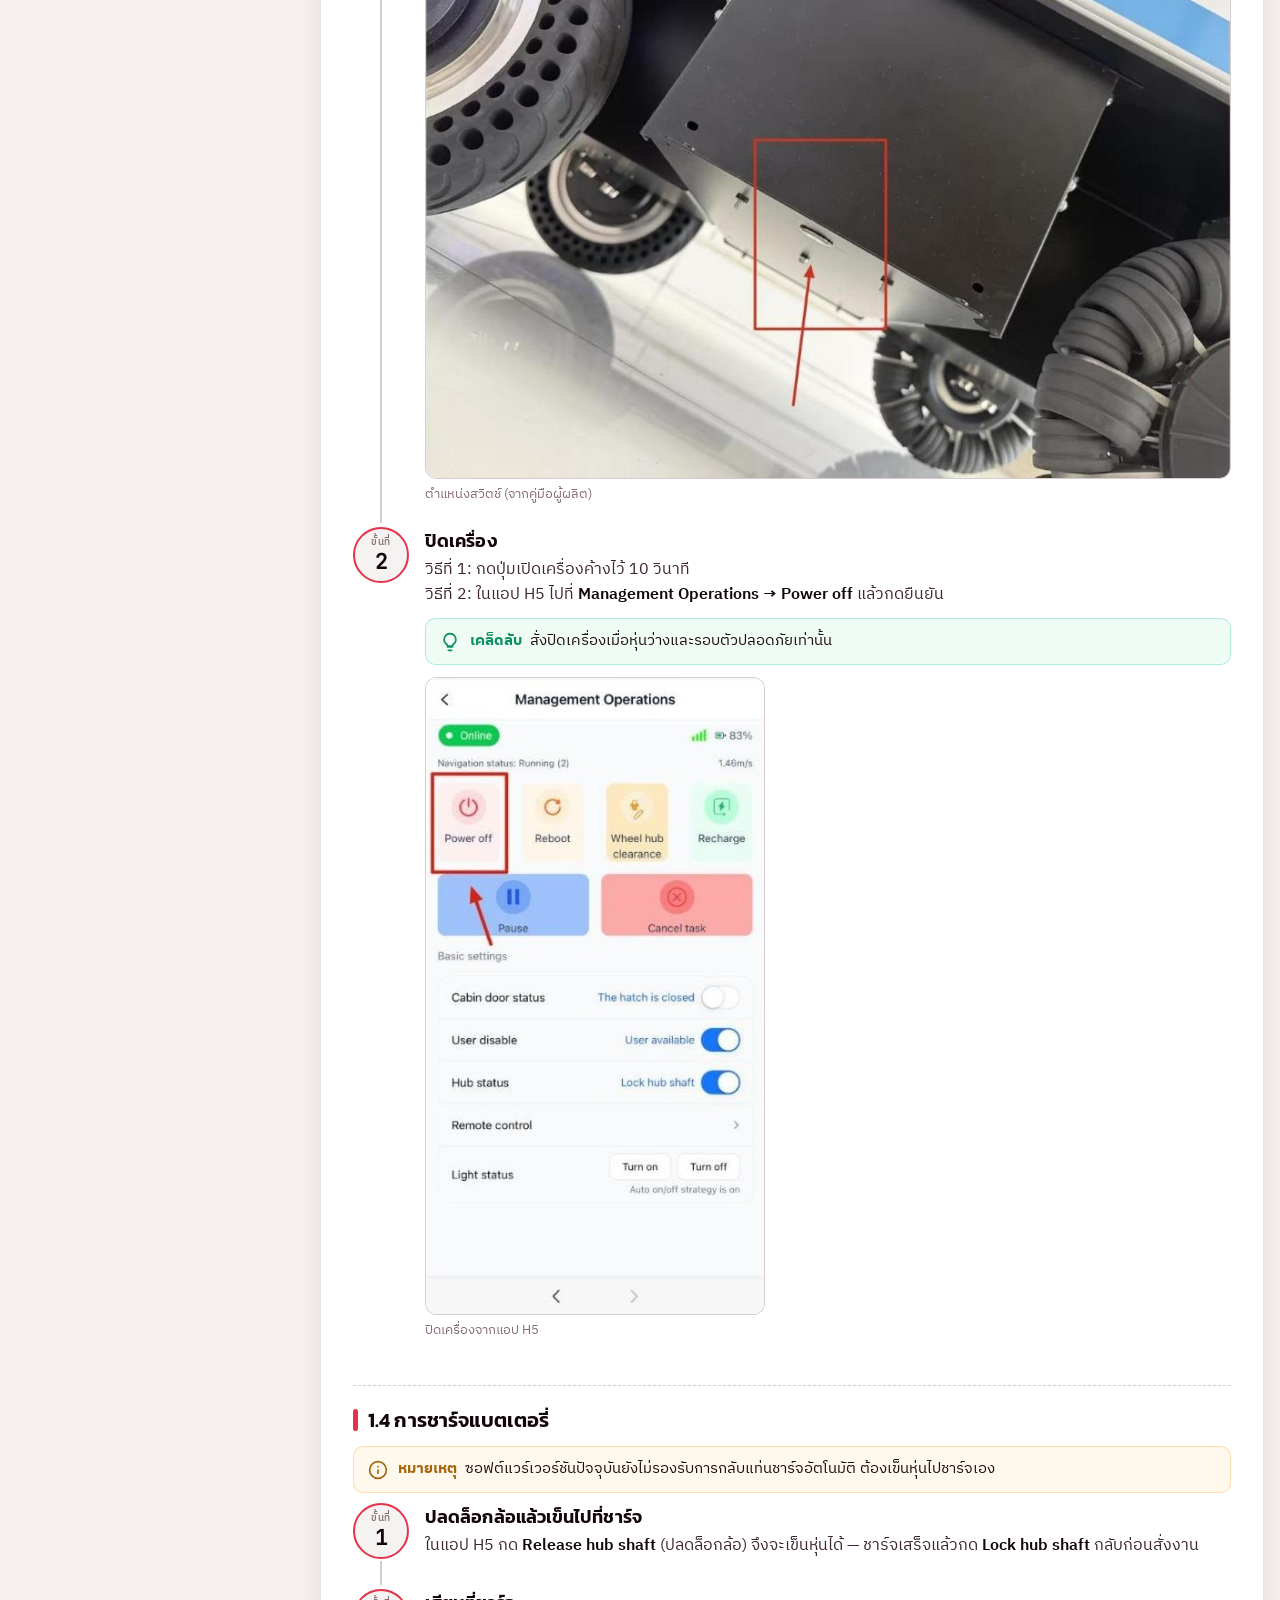
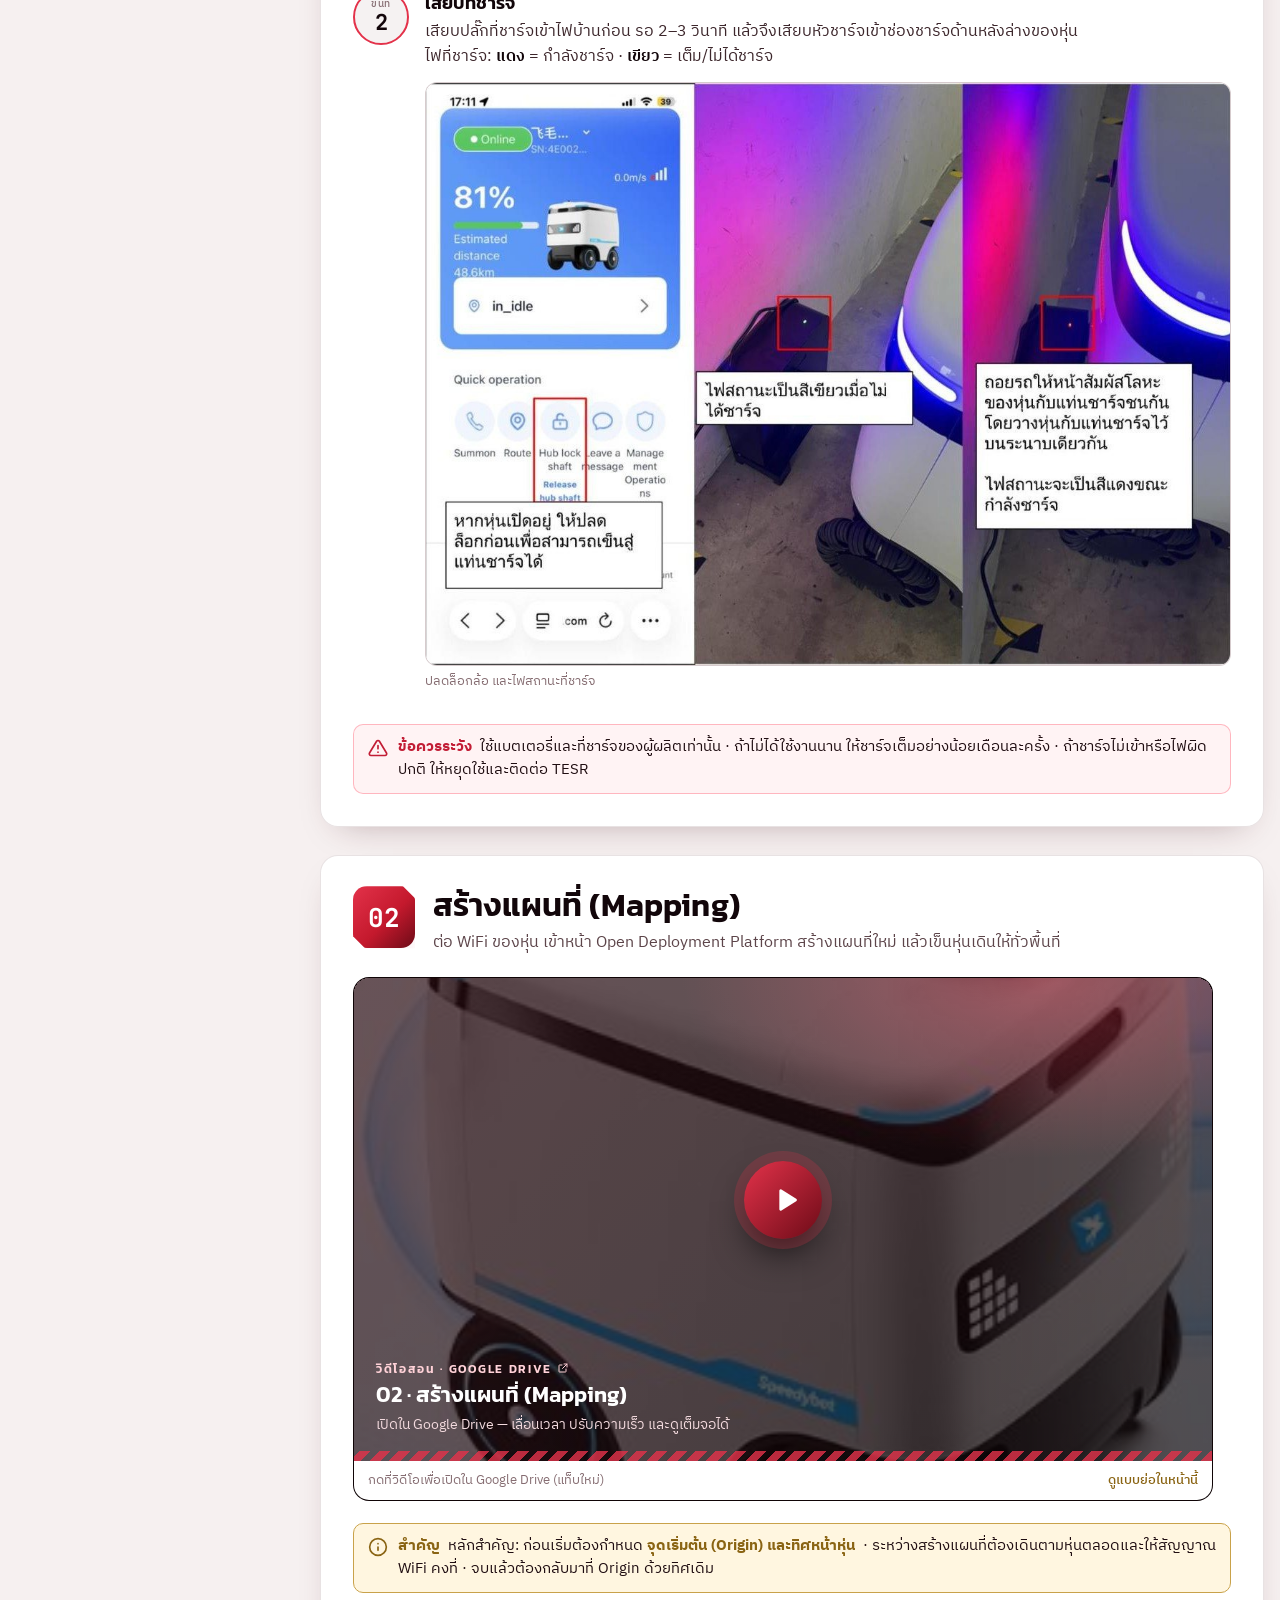
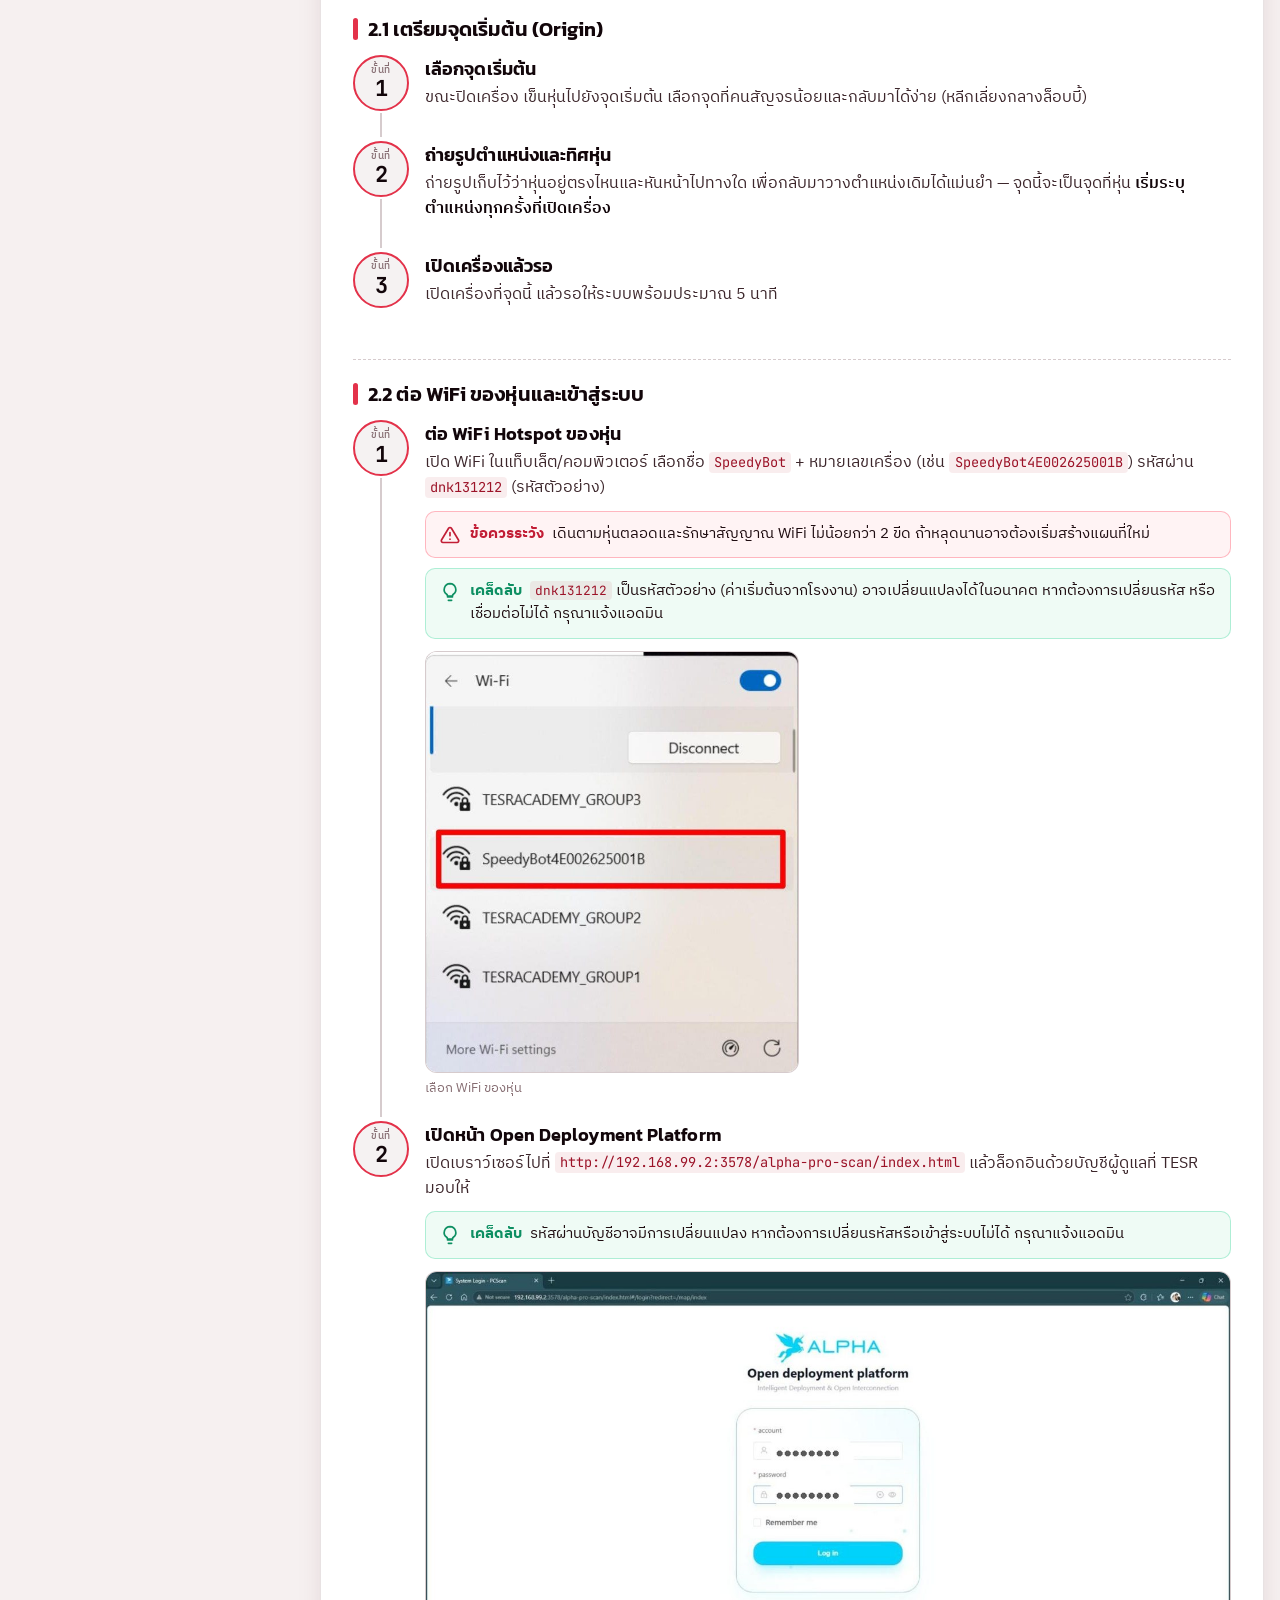
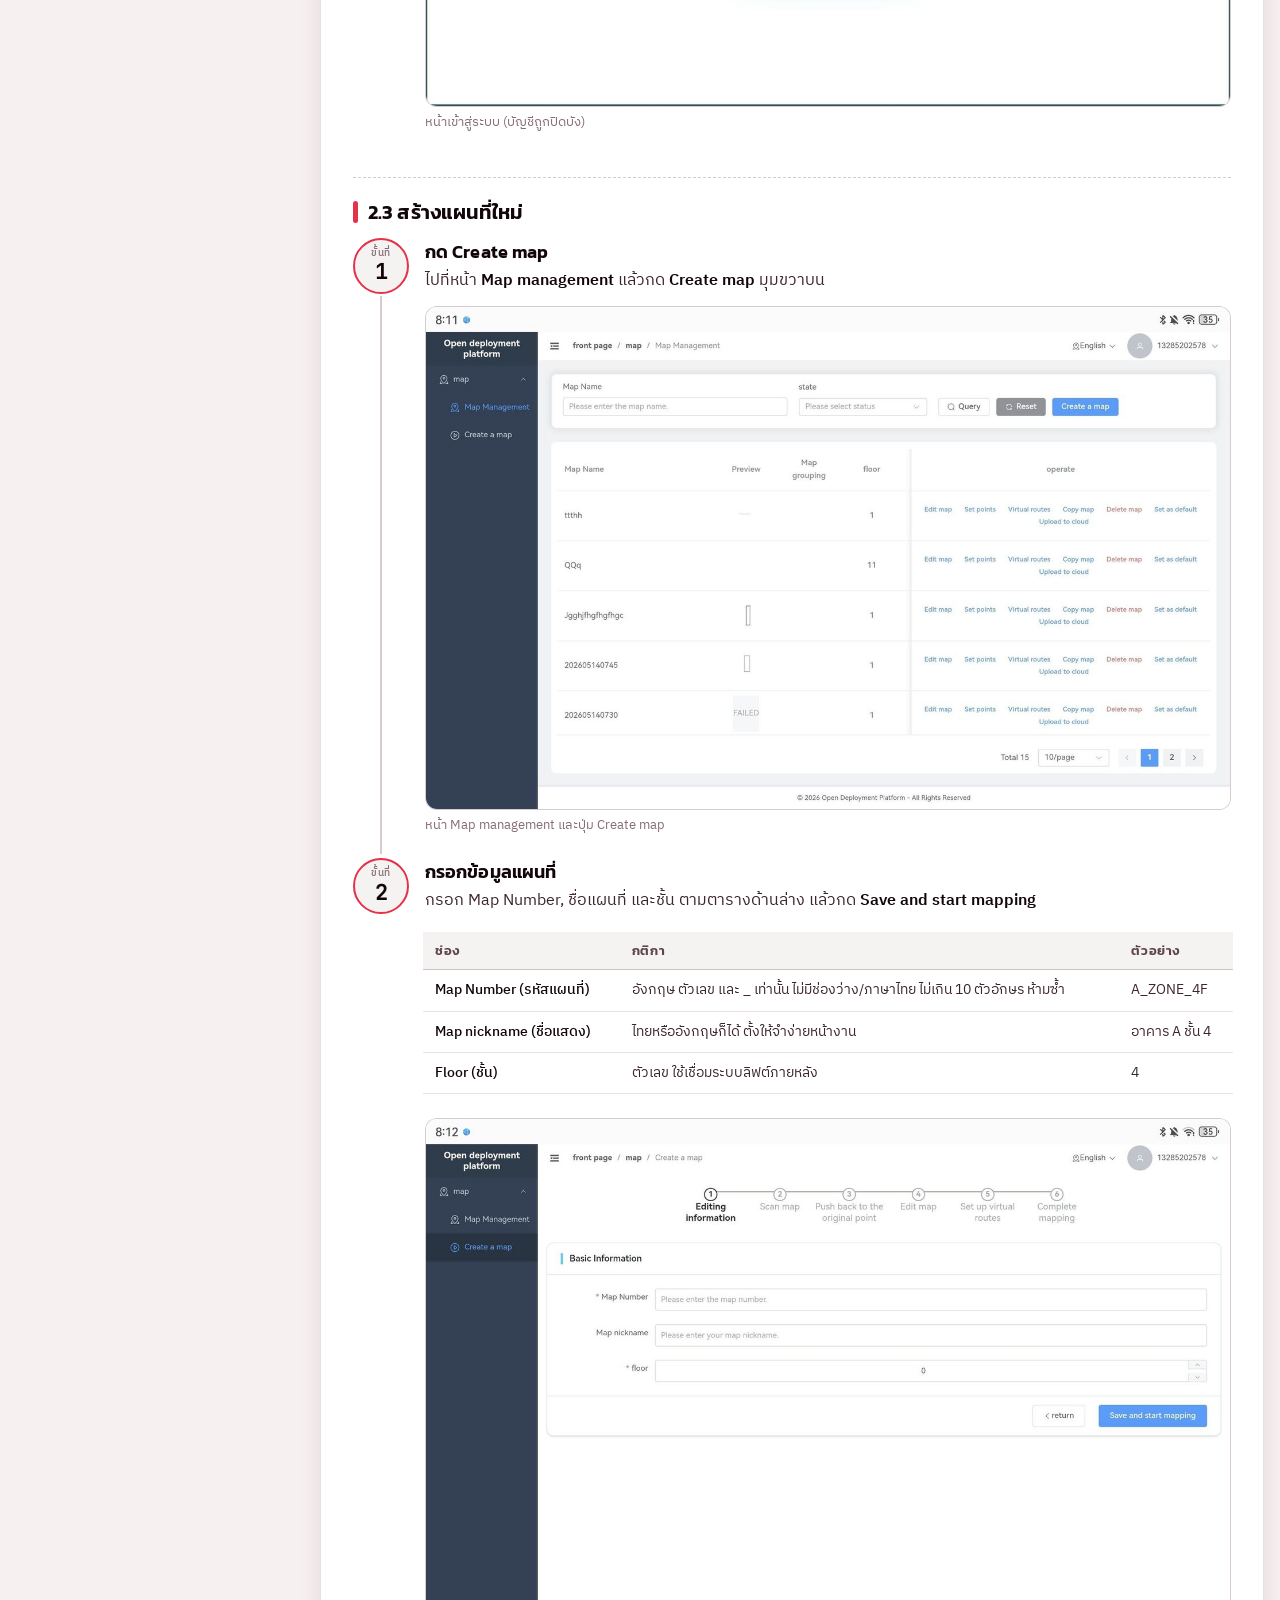
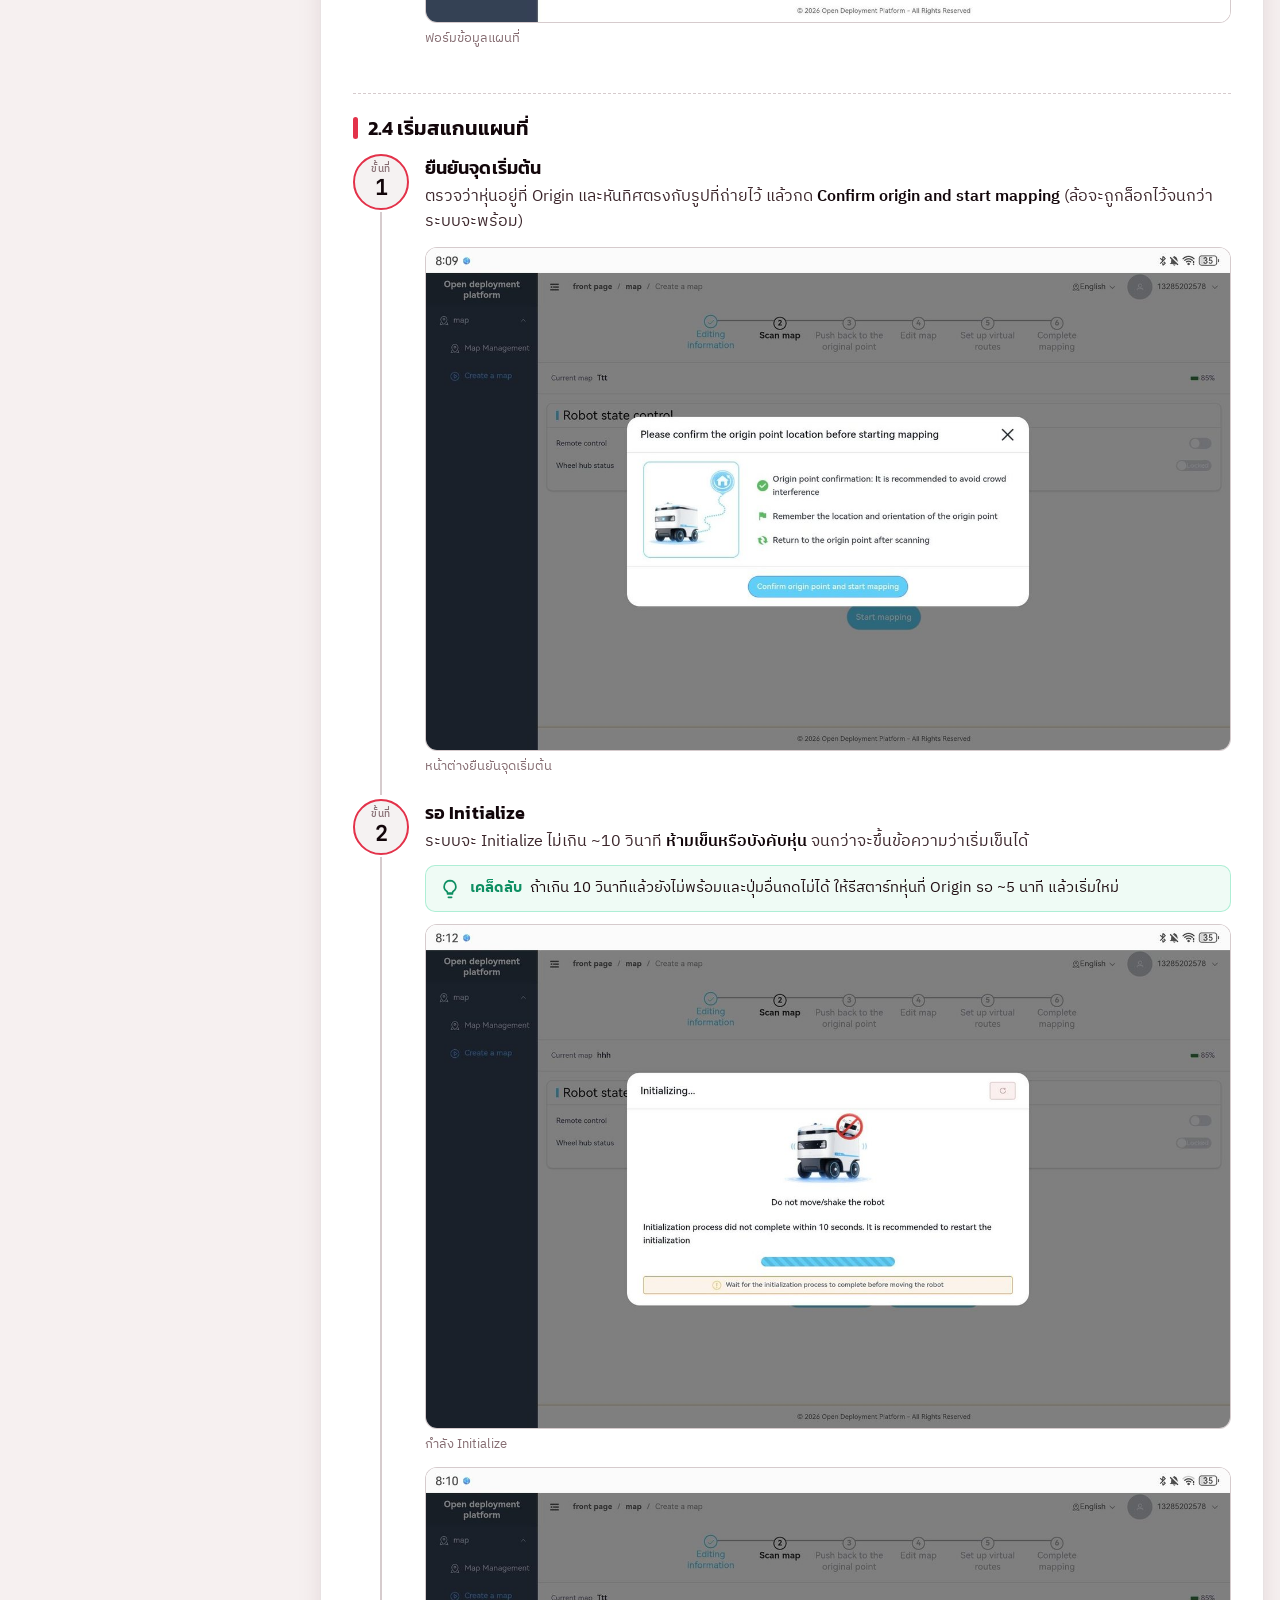
==== commit 4f499acb: "Manual: video cards open Google Drive (full player); optional inline preview Co-Authored-By: Claude " ====
--- a/manual.html
+++ b/manual.html
@@ -89,7 +89,6 @@
 </div>
 
 <script src="assets/manual/manual-data.js"></script>
-<script src="assets/js/vplayer.js"></script>
 <script src="assets/js/manual.js"></script>
 </body>
 </html>
--- a/assets/css/manual.css
+++ b/assets/css/manual.css
@@ -370,3 +370,12 @@
   .vfoot a { font-size: 12.5px; }
 }
 @media (max-width: 380px) { .vp-back, .vp-fwd { display: none; } }
+
+/* video card = link to Google Drive */
+a.vplay { color: #fff; text-decoration: none !important; }
+a.vplay[hidden] { display: none; }
+.vtxt small svg { width: 12px; height: 12px; vertical-align: -1px; }
+.vtxt em { display: block; font-style: normal; font-size: 13.5px; color: #f3dade; margin-top: 4px; }
+.vp-inline { all: unset; cursor: pointer; font-size: 13px; font-weight: 500; color: var(--gold-ink); white-space: nowrap; }
+.vp-inline:hover { text-decoration: underline; text-underline-offset: 3px; }
+@media (max-width: 639px) { .vtxt em { display: none; } .vplay .vbtn { top: 40%; width: 56px; height: 56px; } .vplay .vbtn svg { width: 24px; height: 24px; } .vp-inline { font-size: 12.5px; } }
